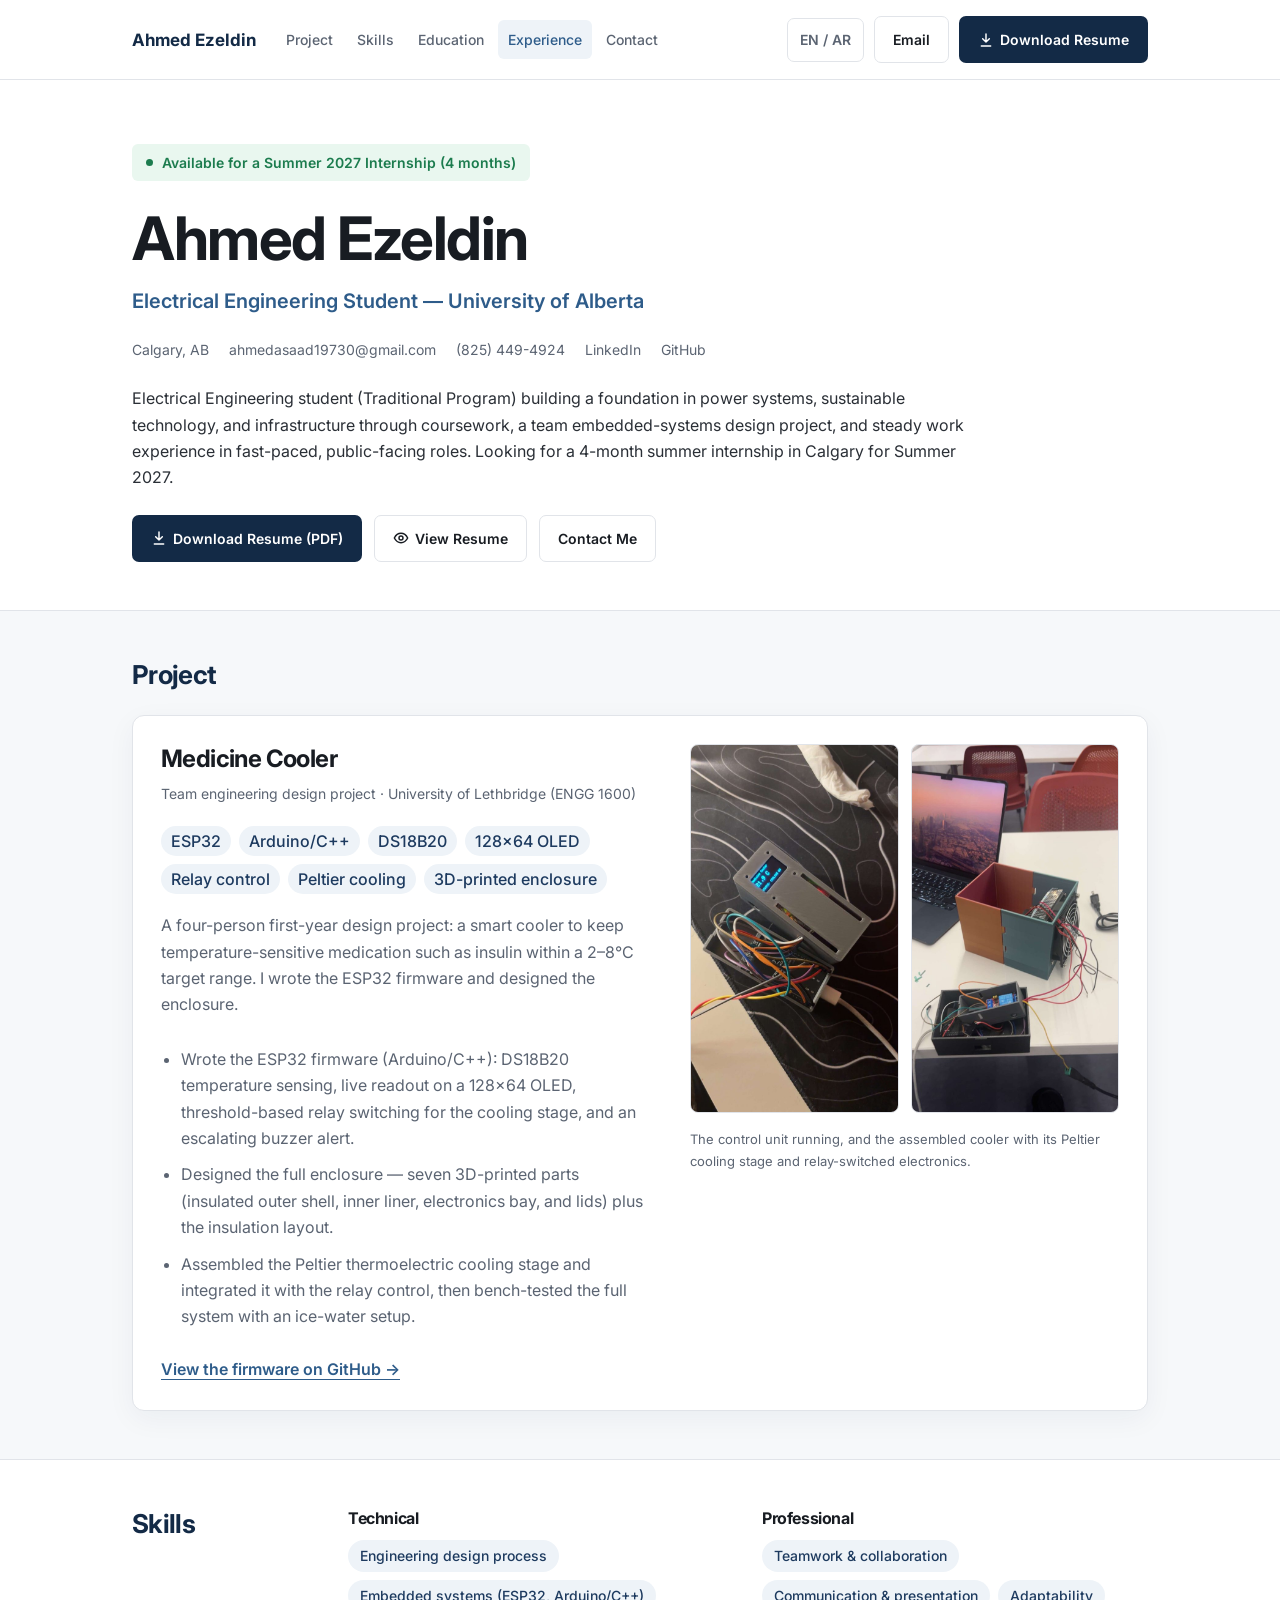
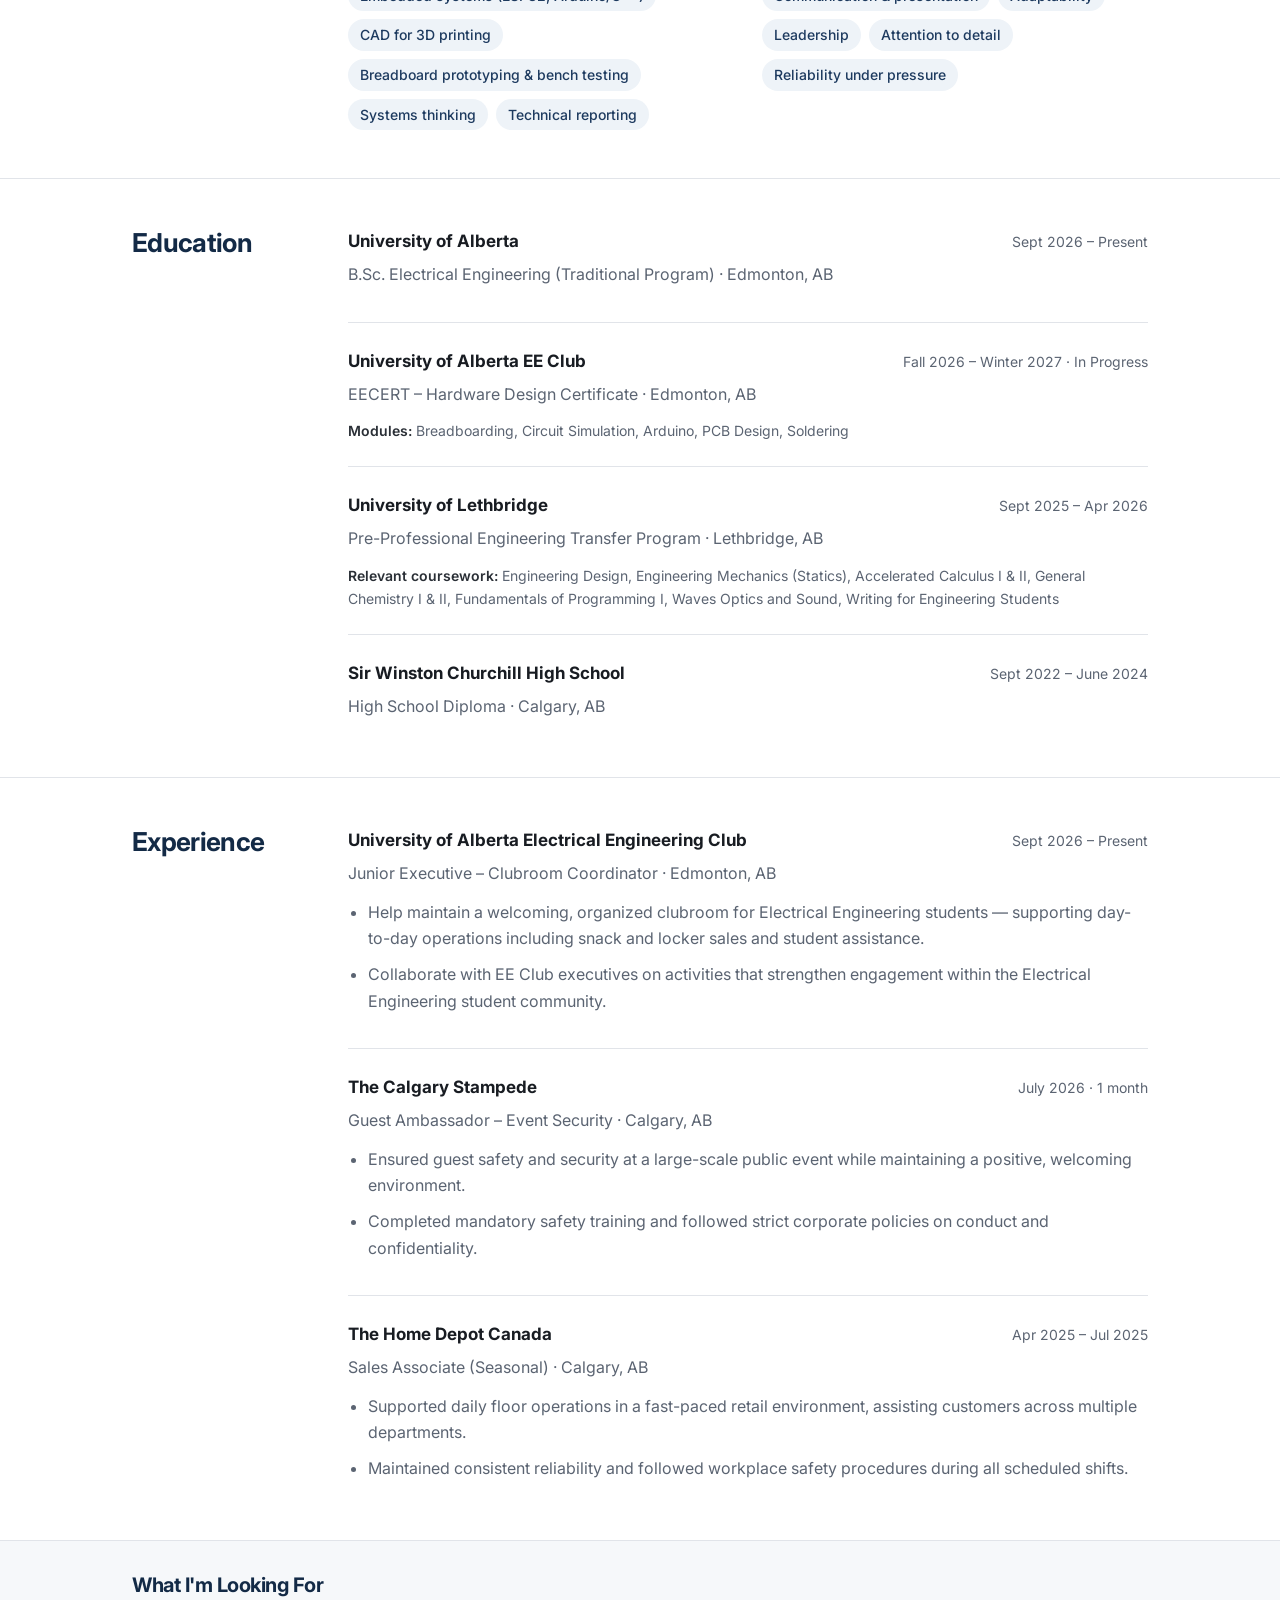
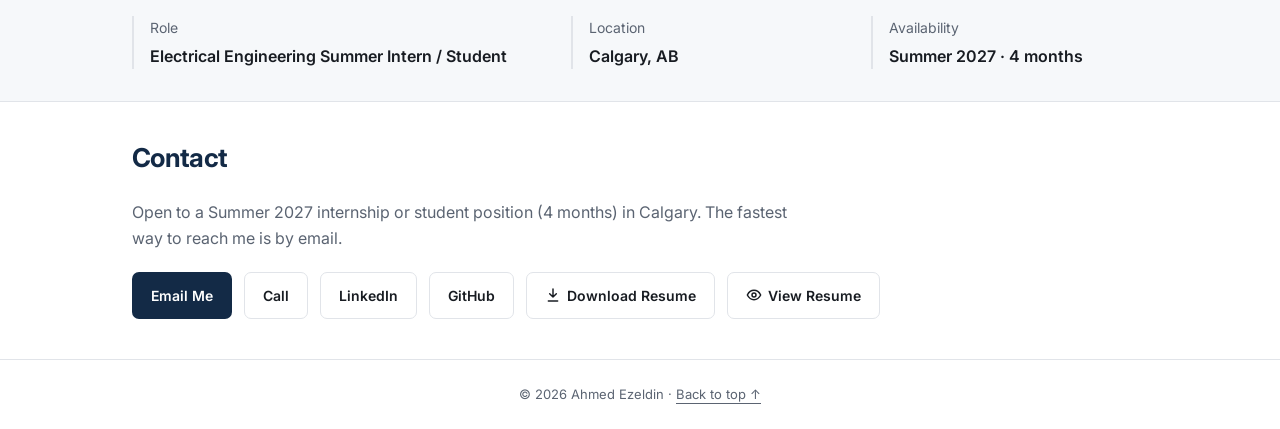
==== index.html @ f5ae07b5 "Add download and view icons to resume buttons Co-Authored-By: Claude Opus 5.5 <noreply@anthropic.com" ====
<!doctype html>
<html lang="en">
<head>
<meta charset="UTF-8" />
<meta name="viewport" content="width=device-width, initial-scale=1.0" />
<title>Ahmed Ezeldin — Electrical Engineering Student, University of Alberta</title>
<meta name="description" content="Ahmed Ezeldin — Electrical Engineering student at the University of Alberta. Available for a Summer 2027 internship/student position in Calgary, AB." />
<meta name="author" content="Ahmed Ezeldin" />
<meta name="theme-color" content="#132A46" media="(prefers-color-scheme: light)" />
<meta name="theme-color" content="#0E141B" media="(prefers-color-scheme: dark)" />
<meta name="color-scheme" content="light dark" />
<link rel="canonical" href="https://ahmedezeldin.com/" />

<link rel="icon" href="/favicon.svg" type="image/svg+xml" />
<link rel="icon" href="/favicon.png" sizes="32x32" type="image/png" />
<link rel="apple-touch-icon" href="/apple-touch-icon.png" />

<meta property="og:type" content="website" />
<meta property="og:url" content="https://ahmedezeldin.com/" />
<meta property="og:title" content="Ahmed Ezeldin — Electrical Engineering Student, University of Alberta" />
<meta property="og:description" content="Electrical Engineering student at the University of Alberta. Available for a Summer 2027 internship/student position in Calgary, AB." />
<meta property="og:image" content="https://ahmedezeldin.com/og-image.png" />
<meta property="og:image:width" content="1200" />
<meta property="og:image:height" content="630" />
<meta name="twitter:card" content="summary_large_image" />
<meta name="twitter:title" content="Ahmed Ezeldin — Electrical Engineering Student, University of Alberta" />
<meta name="twitter:description" content="Electrical Engineering student at the University of Alberta. Available for a Summer 2027 internship/student position in Calgary, AB." />
<meta name="twitter:image" content="https://ahmedezeldin.com/og-image.png" />

<link rel="preconnect" href="https://fonts.googleapis.com">
<link rel="preconnect" href="https://fonts.gstatic.com" crossorigin>
<link href="https://fonts.googleapis.com/css2?family=Inter:wght@400;500;600;700;800&family=IBM+Plex+Sans+Arabic:wght@400;500;600;700&display=swap" rel="stylesheet">
<script type="application/ld+json">
{
  "@context": "https://schema.org",
  "@type": "Person",
  "name": "Ahmed Ezeldin",
  "jobTitle": "Electrical Engineering Student",
  "affiliation": { "@type": "CollegeOrUniversity", "name": "University of Alberta" },
  "image": "https://ahmedezeldin.com/og-image.png",
  "knowsAbout": ["Electrical engineering", "Embedded systems", "ESP32", "Arduino", "C++", "CAD", "3D printing", "PCB design", "Circuit simulation", "Power systems"],
  "alumniOf": [
    { "@type": "CollegeOrUniversity", "name": "University of Alberta" },
    { "@type": "CollegeOrUniversity", "name": "University of Lethbridge" }
  ],
  "knowsLanguage": ["English", "Arabic"],
  "email": "mailto:ahmedasaad19730@gmail.com",
  "telephone": "+1-825-449-4924",
  "address": { "@type": "PostalAddress", "addressLocality": "Calgary", "addressRegion": "AB", "addressCountry": "CA" },
  "url": "https://ahmedezeldin.com",
  "sameAs": [
    "https://www.linkedin.com/in/ahmed-ezeldin-1aa757217/",
    "https://github.com/ahmedezeldin"
  ]
}
</script>
<style>
  :root {
    --navy:#132A46; --navy-2:#1D3A5F; --steel:#2E5C8A;
    --ink:#181C22; --text:#2A2F36; --text-dim:#5B6472;
    --line:#E1E4E9; --bg:#FFFFFF; --bg-alt:#F6F8FA;
    --available:#1C7C4E; --available-bg:#E9F7EF; --maxw:1080px;
    --brand:#132A46; --btn-bg:#132A46; --btn-bg-hover:#1D3A5F;
    --surface:#FFFFFF; --header-bg:rgba(255,255,255,0.92);
    --chip-bg:#EEF3F8; --chip-text:#1D3A5F; --shadow:0 8px 28px rgba(19,42,70,0.05);
  }
  /* Dark theme follows the visitor's system setting. */
  @media (prefers-color-scheme:dark) {
    :root {
      --steel:#82B4EA; --ink:#EEF2F7; --text:#D3D9E1; --text-dim:#9AA6B5;
      --line:#283342; --bg:#0E141B; --bg-alt:#121A23;
      --available:#6BD6A0; --available-bg:#13301F;
      --brand:#B7D2F2; --btn-bg:#2F5F94; --btn-bg-hover:#3A70AA;
      --surface:#16202B; --header-bg:rgba(14,20,27,0.88);
      --chip-bg:#1C2A3A; --chip-text:#C7DBF3; --shadow:none;
    }
  }
  * { box-sizing:border-box; }
  html { scroll-behavior:smooth; scroll-padding-top:100px; }
  body {
    margin:0; font-family:'Inter', -apple-system, BlinkMacSystemFont, sans-serif;
    color:var(--text); background:var(--bg); line-height:1.65;
    -webkit-font-smoothing:antialiased;
  }
  [dir="rtl"] body { font-family:'IBM Plex Sans Arabic', 'Inter', 'Segoe UI', Tahoma, sans-serif; }
  h1,h2,h3 { color:var(--ink); margin:0; letter-spacing:-0.025em; line-height:1.25; }
  a { color:inherit; text-underline-offset:4px; }
  p { margin:0 0 16px; color:var(--text-dim); max-width:68ch; }
  ul { margin:12px 0 0; padding-inline-start:20px; color:var(--text-dim); }
  li { margin-bottom:10px; }
  :focus-visible { outline:3px solid var(--steel); outline-offset:4px; }
  .wrap { max-width:var(--maxw); margin:0 auto; padding:0 32px; }
  .skip-link {
    position:fixed; top:8px; inset-inline-start:8px; z-index:100;
    padding:10px 16px; background:var(--btn-bg); color:#fff;
    transform:translateY(-150%); border-radius:6px;
  }
  .skip-link:focus { transform:translateY(0); }

  /* Navigation stays usable without squeezing the name or actions on phones. */
  header.top {
    position:sticky; top:0; z-index:50; background:var(--header-bg);
    border-bottom:1px solid var(--line); backdrop-filter:blur(10px); -webkit-backdrop-filter:blur(10px);
  }
  .top-inner {
    max-width:var(--maxw); margin:0 auto; padding:16px 32px;
    display:flex; align-items:center; justify-content:space-between; gap:20px; flex-wrap:wrap;
  }
  .name-mark { font-weight:700; font-size:17px; text-decoration:none; color:var(--brand); }
  .sec-nav { display:flex; gap:4px; margin-inline-end:auto; }
  .sec-nav a {
    font-size:14px; font-weight:500; color:var(--text-dim); text-decoration:none;
    padding:8px 10px; border-radius:6px; transition:color .15s, background-color .15s;
  }
  .sec-nav a:hover { color:var(--ink); background:var(--bg-alt); }
  .sec-nav a[aria-current="true"] { color:var(--steel); background:var(--chip-bg); }
  .top-actions { display:flex; align-items:center; gap:10px; flex-wrap:wrap; }
  .btn {
    font-size:14px; font-weight:600; padding:11px 18px; border-radius:7px;
    text-decoration:none; display:inline-flex; justify-content:center; align-items:center;
    gap:6px; border:1px solid transparent; min-height:44px; text-align:center;
    transition:background-color .15s, border-color .15s, color .15s;
  }
  .btn-primary { background:var(--btn-bg); color:#fff; }
  .btn-primary:hover { background:var(--btn-bg-hover); }
  .btn-outline { border-color:var(--line); color:var(--ink); background:var(--surface); }
  .btn-outline:hover { border-color:var(--steel); color:var(--steel); }
  /* Icons are CSS masks so the language toggle can replace button text safely. */
  .icon-download::before, .icon-view::before {
    content:""; width:16px; height:16px; flex:0 0 16px; background:currentColor;
    -webkit-mask:var(--icon) center / contain no-repeat; mask:var(--icon) center / contain no-repeat;
  }
  .icon-download { --icon:url("data:image/svg+xml,%3Csvg xmlns='http://www.w3.org/2000/svg' viewBox='0 0 24 24' fill='none' stroke='black' stroke-width='2.2' stroke-linecap='round' stroke-linejoin='round'%3E%3Cpath d='M12 3v12M7 10l5 5 5-5M5 21h14'/%3E%3C/svg%3E"); }
  .icon-view { --icon:url("data:image/svg+xml,%3Csvg xmlns='http://www.w3.org/2000/svg' viewBox='0 0 24 24' fill='none' stroke='black' stroke-width='2.2' stroke-linecap='round' stroke-linejoin='round'%3E%3Cpath d='M2 12s3.5-7 10-7 10 7 10 7-3.5 7-10 7S2 12 2 12z'/%3E%3Ccircle cx='12' cy='12' r='3'/%3E%3C/svg%3E"); }
  #lang-toggle {
    font-family:inherit; font-size:14px; font-weight:600;
    background:var(--surface); border:1px solid var(--line); color:var(--text-dim);
    padding:10px 12px; min-height:44px; border-radius:7px; cursor:pointer; direction:ltr;
  }
  #lang-toggle:hover { border-color:var(--steel); color:var(--steel); }

  /* A concise visual hierarchy, with all of the original introduction retained. */
  .hero { padding:64px 0 48px; }
  .avail {
    display:inline-flex; align-items:center; gap:9px; background:var(--available-bg);
    color:var(--available); font-size:14px; font-weight:600; padding:7px 14px;
    border-radius:6px; margin-bottom:24px;
  }
  .avail::before { content:""; width:7px; height:7px; flex:0 0 7px; border-radius:50%; background:var(--available); }
  .hero h1 { font-size:clamp(2.25rem,5.5vw,3.75rem); line-height:1.1; margin-bottom:14px; }
  .hero .title { font-size:clamp(1.05rem,2vw,1.25rem); color:var(--steel); font-weight:600; margin-bottom:20px; }
  .contact-strip { display:flex; flex-wrap:wrap; gap:8px 20px; font-size:14px; color:var(--text-dim); margin-bottom:24px; }
  .contact-strip a { color:var(--text-dim); text-decoration:none; overflow-wrap:anywhere; }
  .contact-strip a:hover { color:var(--steel); text-decoration:underline; }
  a[href^="mailto:"], a[href^="tel:"] { unicode-bidi:isolate; }
  .hero .summary { font-size:16px; max-width:85ch; color:var(--text); }
  .hero-ctas { display:flex; gap:12px; flex-wrap:wrap; margin-top:24px; }

  section { padding:48px 0; border-bottom:1px solid var(--line); }
  section:last-of-type { border-bottom:none; }
  h2.h { font-size:26px; font-weight:700; color:var(--brand); margin-bottom:24px; }

  /* Skills and technologies as scannable tags. */
  .chips { list-style:none; display:flex; flex-wrap:wrap; gap:8px; margin:0; padding:0; }
  .chips li {
    margin:0; font-size:14px; font-weight:500; line-height:1.4; color:var(--chip-text);
    background:var(--chip-bg); padding:6px 12px; border-radius:999px;
  }
  .chips-sm { margin:0 0 18px; }
  .chips-sm li { font-size:13px; padding:4px 10px; }

  /* Lead with the engineering work; keep the actual prototype photos uncropped. */
  #project { background:var(--bg-alt); }
  .project-box {
    display:grid; grid-template-columns:minmax(0,1.15fr) minmax(0,1fr); column-gap:36px;
    padding:28px; border:1px solid var(--line); border-radius:12px; background:var(--surface);
    box-shadow:var(--shadow);
  }
  .project-box > * { grid-column:1; min-width:0; }
  .project-box h3 { font-size:24px; margin-bottom:8px; }
  .project-sub { font-size:14px; color:var(--text-dim); margin-bottom:20px; }
  .project-box p, .project-box li { font-size:16px; }
  .project-box > p:last-child { margin:16px 0 0; font-weight:600; color:var(--steel); }
  .project-media {
    grid-column:2; grid-row:1 / span 6; align-self:start; display:grid;
    grid-template-columns:1fr 1fr; gap:12px; margin:0; padding:0;
  }
  .project-media a { display:block; border-radius:8px; cursor:zoom-in; }
  .project-media img {
    width:100%; height:auto; border:1px solid var(--line); border-radius:8px;
    display:block; background:var(--bg-alt); transition:transform .2s, box-shadow .2s;
  }
  .project-media a:hover img { transform:translateY(-2px); box-shadow:0 10px 24px rgba(0,0,0,0.12); }
  /* Full-size photo viewer; the links still open the images if scripts are off. */
  #lightbox {
    border:none; padding:0; background:transparent; max-width:min(92vw,720px); max-height:92vh;
  }
  #lightbox::backdrop { background:rgba(8,12,18,0.85); }
  #lightbox img { display:block; max-width:100%; max-height:86vh; width:auto; height:auto; border-radius:8px; margin:0 auto; }
  #lightbox button {
    display:block; margin:10px auto 0; font:inherit; font-size:14px; font-weight:600; color:#fff;
    background:rgba(255,255,255,0.12); border:1px solid rgba(255,255,255,0.3);
    border-radius:7px; padding:8px 16px; min-height:40px; cursor:pointer;
  }
  .project-media figcaption { grid-column:1 / -1; font-size:13px; color:var(--text-dim); margin-top:4px; }

  /* A consistent side heading makes the supporting information easy to scan. */
  #skills .wrap, #education .wrap, #experience .wrap {
    display:grid; grid-template-columns:180px minmax(0,1fr); column-gap:36px;
  }
  #skills h2, #education h2, #experience h2 { grid-column:1; grid-row:1; }
  #skills .skill-cols, #education .entry, #experience .entry { grid-column:2; }
  .skill-cols { display:grid; grid-template-columns:1fr 1fr; gap:28px; }
  .skill-cols h3 { font-size:16px; margin-bottom:12px; font-weight:700; }
  .entry { padding-bottom:24px; margin-bottom:24px; border-bottom:1px solid var(--line); min-width:0; }
  .entry:last-child { padding-bottom:0; margin-bottom:0; border-bottom:none; }
  .entry-head { display:flex; flex-wrap:wrap; justify-content:space-between; gap:6px 16px; align-items:baseline; margin-bottom:6px; }
  .entry-org { font-size:17px; font-weight:700; color:var(--ink); }
  .entry-date { font-size:14px; color:var(--text-dim); }
  .entry-role { font-size:16px; color:var(--text-dim); margin-bottom:10px; display:block; }
  .coursework { font-size:14px; color:var(--text-dim); margin-top:12px; }
  .coursework b { color:var(--text); font-weight:600; }

  /* Keep every availability detail, grouped with the contact section. */
  #looking { background:var(--bg-alt); padding:32px 0; }
  #looking h2 { font-size:20px; margin-bottom:18px; }
  .looking-grid { display:grid; grid-template-columns:1.5fr 1fr 1fr; gap:24px; }
  .looking-item { border-inline-start:2px solid var(--line); padding-inline-start:16px; }
  .looking-item .label { font-size:14px; color:var(--text-dim); margin-bottom:4px; }
  .looking-item .value { font-size:16px; font-weight:600; color:var(--ink); }
  #contact { padding:40px 0; }
  .contact-links { display:flex; flex-wrap:wrap; gap:12px; margin-top:20px; }
  footer { padding:24px; border-top:1px solid var(--line); text-align:center; color:var(--text-dim); font-size:13px; }
  footer a { color:var(--text-dim); }
  footer a:hover { color:var(--steel); }
  [dir="rtl"] h1, [dir="rtl"] h2, [dir="rtl"] h3 { letter-spacing:normal; }

  @media (max-width:960px) {
    .sec-nav { display:none; }
  }
  @media (max-width:850px) {
    .project-box { grid-template-columns:minmax(0,1fr); }
    .project-media { grid-column:1; grid-row:auto; margin-top:20px; max-width:480px; width:100%; }
    #skills .wrap, #education .wrap, #experience .wrap { grid-template-columns:140px minmax(0,1fr); gap:0 24px; }
    .skill-cols { grid-template-columns:1fr; gap:24px; }
  }
  @media (max-width:600px) {
    html { scroll-padding-top:20px; }
    header.top { position:static; }
    .wrap { padding:0 20px; }
    .top-inner { padding:16px 20px; gap:12px; }
    .name-mark { flex-basis:100%; }
    .top-actions { width:100%; gap:8px; }
    .top-actions .btn-outline { display:none; }
    .top-actions .btn-primary { flex:1; }
    .hero { padding:36px 0; }
    .avail { font-size:13px; }
    .contact-strip { gap:8px 16px; }
    .hero-ctas .btn { flex:1 1 auto; }
    section { padding:36px 0; }
    h2.h { font-size:24px; margin-bottom:20px; }
    .project-box { padding:20px; }
    .project-media { gap:8px; }
    #skills .wrap, #education .wrap, #experience .wrap { display:block; }
    .looking-grid { grid-template-columns:1fr; gap:16px; }
    .contact-links .btn { flex:1 1 auto; }
  }
  @media (prefers-reduced-motion:reduce) {
    html { scroll-behavior:auto; }
    *, *::before, *::after { transition:none !important; }
  }
  @media print {
    html { scroll-behavior:auto; }
    header.top, .skip-link, .avail, .hero-ctas, .contact-links, #lightbox, .to-top { display:none; }
    .chips li { background:none; border:1px solid #ccc; color:#000; }
    .wrap { max-width:none; padding:0; }
    section, .hero, #contact, #looking { padding:18px 0; }
    .hero h1 { font-size:30px; }
    .project-box { display:block; box-shadow:none; padding:16px; }
    .project-media { max-width:260px; margin-top:12px; }
    h2,h3 { break-after:avoid; }
    .entry, .project-media { break-inside:avoid; }
  }
</style>
</head>
<body>
<a class="skip-link" href="#top" data-en="Skip to content" data-ar="انتقل إلى المحتوى">Skip to content</a>

<header class="top">
  <div class="top-inner">
    <a href="#top" class="name-mark" data-en="Ahmed Ezeldin" data-ar="أحمد عزالدين">Ahmed Ezeldin</a>
    <nav class="sec-nav" aria-label="Sections" data-label-en="Sections" data-label-ar="الأقسام">
      <a href="#project" data-en="Project" data-ar="المشروع">Project</a>
      <a href="#skills" data-en="Skills" data-ar="المهارات">Skills</a>
      <a href="#education" data-en="Education" data-ar="التعليم">Education</a>
      <a href="#experience" data-en="Experience" data-ar="الخبرة">Experience</a>
      <a href="#contact" data-en="Contact" data-ar="تواصل">Contact</a>
    </nav>
    <div class="top-actions">
      <button id="lang-toggle" type="button" aria-label="Switch to Arabic" aria-pressed="false">EN / AR</button>
      <a class="btn btn-outline" dir="ltr" href="mailto:ahmedasaad19730@gmail.com" data-en="Email" data-ar="راسلني">Email</a>
      <a class="btn btn-primary icon-download" href="/Ahmed_Ezeldin_Resume.pdf" download="Ahmed_Ezeldin_Resume.pdf" data-en="Download Resume" data-ar="تحميل السيرة الذاتية">Download Resume</a>
    </div>
  </div>
</header>

<main id="top" tabindex="-1">
  <section class="hero">
    <div class="wrap">
      <div class="avail" data-en="Available for a Summer 2027 Internship (4 months)" data-ar="متاح لتدريب صيفي 2027 (4 أشهر)">Available for a Summer 2027 Internship (4 months)</div>

      <h1 data-en="Ahmed Ezeldin" data-ar="أحمد عزالدين">Ahmed Ezeldin</h1>
      <div class="title" data-en="Electrical Engineering Student — University of Alberta" data-ar="طالب هندسة كهربائية — جامعة ألبرتا">Electrical Engineering Student — University of Alberta</div>

      <div class="contact-strip">
        <span data-en="Calgary, AB" data-ar="كالغاري، ألبرتا">Calgary, AB</span>
        <a dir="ltr" href="mailto:ahmedasaad19730@gmail.com">ahmedasaad19730@gmail.com</a>
        <a dir="ltr" href="tel:+18254494924">(825) 449-4924</a>
        <a href="https://www.linkedin.com/in/ahmed-ezeldin-1aa757217/" target="_blank" rel="noopener">LinkedIn</a>
        <a href="https://github.com/ahmedezeldin" target="_blank" rel="noopener">GitHub</a>
      </div>

      <p class="summary" data-en="Electrical Engineering student (Traditional Program) building a foundation in power systems, sustainable technology, and infrastructure through coursework, a team embedded-systems design project, and steady work experience in fast-paced, public-facing roles. Looking for a 4-month summer internship in Calgary for Summer 2027."
         data-ar="طالب هندسة كهربائية (البرنامج التقليدي) يبني أساساً في أنظمة الطاقة والتقنيات المستدامة والبنية التحتية من خلال المقررات الدراسية ومشروع تصميم أنظمة مدمجة جماعي وخبرة عملية ثابتة في أدوار سريعة الوتيرة ومواجهة للجمهور. يبحث عن تدريب صيفي لمدة 4 أشهر في كالغاري لصيف 2027.">
        Electrical Engineering student (Traditional Program) building a foundation in power systems, sustainable technology, and infrastructure through coursework, a team embedded-systems design project, and steady work experience in fast-paced, public-facing roles. Looking for a 4-month summer internship in Calgary for Summer 2027.
      </p>

      <div class="hero-ctas">
        <a class="btn btn-primary icon-download" href="/Ahmed_Ezeldin_Resume.pdf" download="Ahmed_Ezeldin_Resume.pdf" data-en="Download Resume (PDF)" data-ar="تحميل السيرة الذاتية (PDF)">Download Resume (PDF)</a>
        <a class="btn btn-outline icon-view" href="/Ahmed_Ezeldin_Resume.pdf" target="_blank" rel="noopener" data-en="View Resume" data-ar="عرض السيرة الذاتية">View Resume</a>
        <a class="btn btn-outline" dir="ltr" href="mailto:ahmedasaad19730@gmail.com" data-en="Contact Me" data-ar="تواصل معي">Contact Me</a>
      </div>
    </div>
  </section>

  <section id="project">
    <div class="wrap">
      <h2 class="h" data-en="Project" data-ar="المشروع">Project</h2>
      <div class="project-box">
        <h3 data-en="Medicine Cooler" data-ar="مبرّد الأدوية">Medicine Cooler</h3>
        <div class="project-sub" data-en="Team engineering design project &middot; University of Lethbridge (ENGG 1600)" data-ar="مشروع تصميم هندسي جماعي · جامعة ليثبريدج (ENGG 1600)">Team engineering design project · University of Lethbridge (ENGG 1600)</div>
        <ul class="chips chips-sm" aria-label="Technologies used">
          <li>ESP32</li>
          <li>Arduino/C++</li>
          <li>DS18B20</li>
          <li>128×64 OLED</li>
          <li data-en="Relay control" data-ar="التحكم بالمرحّل">Relay control</li>
          <li data-en="Peltier cooling" data-ar="تبريد بلتييه">Peltier cooling</li>
          <li data-en="3D-printed enclosure" data-ar="هيكل مطبوع ثلاثي الأبعاد">3D-printed enclosure</li>
        </ul>
        <p data-en="A four-person first-year design project: a smart cooler to keep temperature-sensitive medication such as insulin within a 2–8°C target range. I wrote the ESP32 firmware and designed the enclosure."
           data-ar="مشروع تصميم من إعداد أربعة طلاب في السنة الأولى: حافظة ذكية لإبقاء الأدوية الحساسة للحرارة مثل الإنسولين ضمن نطاق مستهدف بين 2 و8 درجات مئوية. كتبتُ البرنامج الثابت للـ ESP32 وصمّمتُ الهيكل.">
          A four-person first-year design project: a smart cooler to keep temperature-sensitive medication such as insulin within a 2–8°C target range. I wrote the ESP32 firmware and designed the enclosure.
        </p>
        <ul>
          <li><span data-en="Wrote the ESP32 firmware (Arduino/C++): DS18B20 temperature sensing, live readout on a 128×64 OLED, threshold-based relay switching for the cooling stage, and an escalating buzzer alert." data-ar="كتبتُ البرنامج الثابت للـ ESP32 (لغة Arduino/C++): قراءة الحرارة عبر مستشعر DS18B20، وعرضها لحظياً على شاشة OLED بدقة 128×64، وتشغيل مرحّل مرحلة التبريد عند تجاوز عتبة محددة، وتنبيه صوتي متصاعد.">Wrote the ESP32 firmware (Arduino/C++): DS18B20 temperature sensing, live readout on a 128×64 OLED, threshold-based relay switching for the cooling stage, and an escalating buzzer alert.</span></li>
          <li><span data-en="Designed the full enclosure — seven 3D-printed parts (insulated outer shell, inner liner, electronics bay, and lids) plus the insulation layout." data-ar="صمّمتُ الهيكل بالكامل — سبع قطع مطبوعة ثلاثية الأبعاد (غلاف خارجي معزول، وبطانة داخلية، وحجيرة إلكترونيات، وأغطية) إضافةً إلى تخطيط العزل.">Designed the full enclosure — seven 3D-printed parts (insulated outer shell, inner liner, electronics bay, and lids) plus the insulation layout.</span></li>
          <li><span data-en="Assembled the Peltier thermoelectric cooling stage and integrated it with the relay control, then bench-tested the full system with an ice-water setup." data-ar="جمّعتُ مرحلة التبريد الكهروحرارية بوحدة بلتييه ودمجتُها مع التحكم بالمرحّل، ثم اختبرتُ النظام كاملاً على الطاولة باستخدام ماء مثلج.">Assembled the Peltier thermoelectric cooling stage and integrated it with the relay control, then bench-tested the full system with an ice-water setup.</span></li>
        </ul>
        <figure class="project-media">
          <a href="/media/medicine-cooler-unit.jpg"><img src="/media/medicine-cooler-unit.jpg" width="675" height="1200" loading="lazy" decoding="async"
               alt="The 3D-printed control unit powered on, its OLED reading “Medicine Cooler — 21.9 C — STATUS: COOLING ON”, with the ESP32 and wiring in the open printed enclosure." data-alt-en="The 3D-printed control unit powered on, its OLED reading “Medicine Cooler — 21.9 C — STATUS: COOLING ON”, with the ESP32 and wiring in the open printed enclosure." data-alt-ar="وحدة التحكم المطبوعة ثلاثية الأبعاد أثناء التشغيل، وتعرض شاشة OLED «Medicine Cooler — 21.9 C — STATUS: COOLING ON»، مع ESP32 والأسلاك داخل الهيكل المطبوع المفتوح." /></a>
          <a href="/media/medicine-cooler-build.jpg"><img src="/media/medicine-cooler-build.jpg" width="675" height="1200" loading="lazy" decoding="async"
               alt="The assembled insulated enclosure with a Peltier heat-sink and fan mounted on the back panel, wired through a relay module in a separate electronics box." data-alt-en="The assembled insulated enclosure with a Peltier heat-sink and fan mounted on the back panel, wired through a relay module in a separate electronics box." data-alt-ar="الهيكل المعزول بعد تجميعه، مع مشتت حرارة ومروحة بلتييه مثبتين على اللوحة الخلفية، وموصلين عبر وحدة مرحّل داخل صندوق إلكترونيات منفصل." /></a>
          <figcaption data-en="The control unit running, and the assembled cooler with its Peltier cooling stage and relay-switched electronics."
                      data-ar="وحدة التحكم أثناء التشغيل، والمبرّد المُجمَّع مع مرحلة تبريد بلتييه وإلكترونيات مُبدَّلة بالمرحّل.">The control unit running, and the assembled cooler with its Peltier cooling stage and relay-switched electronics.</figcaption>
        </figure>
        <p><a href="https://github.com/ahmedezeldin/medicine-cooler" target="_blank" rel="noopener" data-en="View the firmware on GitHub →" data-ar="عرض البرنامج الثابت على GitHub ←">View the firmware on GitHub →</a></p>
      </div>
    </div>
  </section>

  <section id="skills">
    <div class="wrap">
      <h2 class="h" data-en="Skills" data-ar="المهارات">Skills</h2>
      <div class="skill-cols">
        <div>
          <h3 data-en="Technical" data-ar="تقنية">Technical</h3>
          <ul class="chips">
            <li data-en="Engineering design process" data-ar="عملية التصميم الهندسي">Engineering design process</li>
            <li data-en="Embedded systems (ESP32, Arduino/C++)" data-ar="الأنظمة المدمجة (ESP32، لغة Arduino/C++)">Embedded systems (ESP32, Arduino/C++)</li>
            <li data-en="CAD for 3D printing" data-ar="التصميم للطباعة ثلاثية الأبعاد">CAD for 3D printing</li>
            <li data-en="Breadboard prototyping &amp; bench testing" data-ar="التجريب على لوحة التجارب والاختبار المخبري">Breadboard prototyping &amp; bench testing</li>
            <li data-en="Systems thinking" data-ar="التفكير المنظومي">Systems thinking</li>
            <li data-en="Technical reporting" data-ar="إعداد التقارير التقنية">Technical reporting</li>
          </ul>
        </div>
        <div>
          <h3 data-en="Professional" data-ar="مهنية">Professional</h3>
          <ul class="chips">
            <li data-en="Teamwork &amp; collaboration" data-ar="العمل الجماعي والتعاون">Teamwork &amp; collaboration</li>
            <li data-en="Communication &amp; presentation" data-ar="التواصل والعرض">Communication &amp; presentation</li>
            <li data-en="Adaptability" data-ar="التكيّف">Adaptability</li>
            <li data-en="Leadership" data-ar="القيادة">Leadership</li>
            <li data-en="Attention to detail" data-ar="الانتباه للتفاصيل">Attention to detail</li>
            <li data-en="Reliability under pressure" data-ar="الموثوقية تحت الضغط">Reliability under pressure</li>
          </ul>
        </div>
      </div>
    </div>
  </section>

  <section id="education">
    <div class="wrap">
      <h2 class="h" data-en="Education" data-ar="التعليم">Education</h2>

      <div class="entry">
        <div class="entry-head">
          <span class="entry-org" data-en="University of Alberta" data-ar="جامعة ألبرتا">University of Alberta</span>
          <span class="entry-date" data-en="Sept 2026 &ndash; Present" data-ar="سبتمبر 2026 – حتى الآن">Sept 2026 – Present</span>
        </div>
        <span class="entry-role" data-en="B.Sc. Electrical Engineering (Traditional Program) &middot; Edmonton, AB" data-ar="بكالوريوس الهندسة الكهربائية (البرنامج التقليدي) · إدمنتون، ألبرتا">B.Sc. Electrical Engineering (Traditional Program) · Edmonton, AB</span>
      </div>

      <div class="entry">
        <div class="entry-head">
          <span class="entry-org" data-en="University of Alberta EE Club" data-ar="نادي الهندسة الكهربائية بجامعة ألبرتا">University of Alberta EE Club</span>
          <span class="entry-date" data-en="Fall 2026 &ndash; Winter 2027 &middot; In Progress" data-ar="خريف 2026 – شتاء 2027 · قيد الإنجاز">Fall 2026 – Winter 2027 · In Progress</span>
        </div>
        <span class="entry-role" data-en="EECERT &ndash; Hardware Design Certificate &middot; Edmonton, AB" data-ar="EECERT – شهادة تصميم الأجهزة · إدمنتون، ألبرتا">EECERT – Hardware Design Certificate · Edmonton, AB</span>
        <div class="coursework">
          <b data-en="Modules: " data-ar="الوحدات: ">Modules: </b>
          <span data-en="Breadboarding, Circuit Simulation, Arduino, PCB Design, Soldering"
                data-ar="التجريب على لوحة التجارب، محاكاة الدوائر، Arduino، تصميم لوحات الدارات المطبوعة (PCB)، اللحام">
            Breadboarding, Circuit Simulation, Arduino, PCB Design, Soldering
          </span>
        </div>
      </div>

      <div class="entry">
        <div class="entry-head">
          <span class="entry-org" data-en="University of Lethbridge" data-ar="جامعة ليثبريدج">University of Lethbridge</span>
          <span class="entry-date" data-en="Sept 2025 &ndash; Apr 2026" data-ar="سبتمبر 2025 – أبريل 2026">Sept 2025 – Apr 2026</span>
        </div>
        <span class="entry-role" data-en="Pre-Professional Engineering Transfer Program &middot; Lethbridge, AB" data-ar="برنامج التحويل الهندسي التمهيدي · ليثبريدج، ألبرتا">Pre-Professional Engineering Transfer Program · Lethbridge, AB</span>
        <div class="coursework">
          <b data-en="Relevant coursework: " data-ar="مقررات ذات صلة: ">Relevant coursework: </b>
          <span data-en="Engineering Design, Engineering Mechanics (Statics), Accelerated Calculus I &amp; II, General Chemistry I &amp; II, Fundamentals of Programming I, Waves Optics and Sound, Writing for Engineering Students"
                data-ar="التصميم الهندسي، الميكانيكا الهندسية (السكون)، التفاضل والتكامل المكثف I وII، الكيمياء العامة I وII، أساسيات البرمجة I، الموجات والبصريات والصوت، الكتابة لطلاب الهندسة">
            Engineering Design, Engineering Mechanics (Statics), Accelerated Calculus I &amp; II, General Chemistry I &amp; II, Fundamentals of Programming I, Waves Optics and Sound, Writing for Engineering Students
          </span>
        </div>
      </div>

      <div class="entry">
        <div class="entry-head">
          <span class="entry-org" data-en="Sir Winston Churchill High School" data-ar="مدرسة السير ونستون تشرشل الثانوية">Sir Winston Churchill High School</span>
          <span class="entry-date" data-en="Sept 2022 &ndash; June 2024" data-ar="سبتمبر 2022 – يونيو 2024">Sept 2022 – June 2024</span>
        </div>
        <span class="entry-role" data-en="High School Diploma &middot; Calgary, AB" data-ar="الدبلوم الثانوي · كالغاري، ألبرتا">High School Diploma · Calgary, AB</span>
      </div>
    </div>
  </section>

  <section id="experience">
    <div class="wrap">
      <h2 class="h" data-en="Experience" data-ar="الخبرة">Experience</h2>

      <div class="entry">
        <div class="entry-head">
          <span class="entry-org" data-en="University of Alberta Electrical Engineering Club" data-ar="نادي الهندسة الكهربائية بجامعة ألبرتا">University of Alberta Electrical Engineering Club</span>
          <span class="entry-date" data-en="Sept 2026 &ndash; Present" data-ar="سبتمبر 2026 – حتى الآن">Sept 2026 – Present</span>
        </div>
        <span class="entry-role" data-en="Junior Executive &ndash; Clubroom Coordinator &middot; Edmonton, AB" data-ar="عضو تنفيذي مبتدئ – منسّق غرفة النادي · إدمنتون، ألبرتا">Junior Executive – Clubroom Coordinator · Edmonton, AB</span>
        <ul>
          <li data-en="Help maintain a welcoming, organized clubroom for Electrical Engineering students — supporting day-to-day operations including snack and locker sales and student assistance." data-ar="أساعد في الحفاظ على غرفة نادٍ منظمة ومرحِّبة لطلاب الهندسة الكهربائية — بدعم العمليات اليومية بما في ذلك بيع الوجبات الخفيفة وتأجير الخزائن ومساعدة الطلاب.">Help maintain a welcoming, organized clubroom for Electrical Engineering students — supporting day-to-day operations including snack and locker sales and student assistance.</li>
          <li data-en="Collaborate with EE Club executives on activities that strengthen engagement within the Electrical Engineering student community." data-ar="أتعاون مع أعضاء الفريق التنفيذي لنادي الهندسة الكهربائية على أنشطة تعزز التفاعل داخل مجتمع طلاب الهندسة الكهربائية.">Collaborate with EE Club executives on activities that strengthen engagement within the Electrical Engineering student community.</li>
        </ul>
      </div>

      <div class="entry">
        <div class="entry-head">
          <span class="entry-org" data-en="The Calgary Stampede" data-ar="ستامبيد كالغاري">The Calgary Stampede</span>
          <span class="entry-date" data-en="July 2026 &middot; 1 month" data-ar="يوليو 2026 · شهر واحد">July 2026 · 1 month</span>
        </div>
        <span class="entry-role" data-en="Guest Ambassador &ndash; Event Security &middot; Calgary, AB" data-ar="سفير ضيوف – أمن الفعاليات · كالغاري، ألبرتا">Guest Ambassador – Event Security · Calgary, AB</span>
        <ul>
          <li data-en="Ensured guest safety and security at a large-scale public event while maintaining a positive, welcoming environment." data-ar="ضمنت سلامة وأمن الضيوف في فعالية عامة واسعة النطاق مع الحفاظ على بيئة إيجابية وترحيبية.">Ensured guest safety and security at a large-scale public event while maintaining a positive, welcoming environment.</li>
          <li data-en="Completed mandatory safety training and followed strict corporate policies on conduct and confidentiality." data-ar="أكملت التدريب الإلزامي على السلامة والتزمت بسياسات صارمة تتعلق بالسلوك والسرية.">Completed mandatory safety training and followed strict corporate policies on conduct and confidentiality.</li>
        </ul>
      </div>

      <div class="entry">
        <div class="entry-head">
          <span class="entry-org" data-en="The Home Depot Canada" data-ar="ذا هوم ديبوت كندا">The Home Depot Canada</span>
          <span class="entry-date" data-en="Apr 2025 &ndash; Jul 2025" data-ar="أبريل 2025 – يوليو 2025">Apr 2025 – Jul 2025</span>
        </div>
        <span class="entry-role" data-en="Sales Associate (Seasonal) &middot; Calgary, AB" data-ar="مندوب مبيعات (موسمي) · كالغاري، ألبرتا">Sales Associate (Seasonal) · Calgary, AB</span>
        <ul>
          <li data-en="Supported daily floor operations in a fast-paced retail environment, assisting customers across multiple departments." data-ar="دعمت العمليات اليومية في صالة العرض ضمن بيئة تجزئة سريعة الوتيرة، وساعدت العملاء في أقسام متعددة.">Supported daily floor operations in a fast-paced retail environment, assisting customers across multiple departments.</li>
          <li data-en="Maintained consistent reliability and followed workplace safety procedures during all scheduled shifts." data-ar="حافظت على موثوقية ثابتة والتزمت بإجراءات السلامة في جميع الورديات.">Maintained consistent reliability and followed workplace safety procedures during all scheduled shifts.</li>
        </ul>
      </div>
    </div>
  </section>

  <section id="looking">
    <div class="wrap">
      <h2 class="h" data-en="What I'm Looking For" data-ar="ما الذي أبحث عنه">What I'm Looking For</h2>
      <div class="looking-grid">
        <div class="looking-item">
          <div class="label" data-en="Role" data-ar="الدور">Role</div>
          <div class="value" data-en="Electrical Engineering Summer Intern / Student" data-ar="متدرب/طالب صيفي هندسة كهربائية">Electrical Engineering Summer Intern / Student</div>
        </div>
        <div class="looking-item">
          <div class="label" data-en="Location" data-ar="الموقع">Location</div>
          <div class="value" data-en="Calgary, AB" data-ar="كالغاري، ألبرتا">Calgary, AB</div>
        </div>
        <div class="looking-item">
          <div class="label" data-en="Availability" data-ar="التوفر">Availability</div>
          <div class="value" data-en="Summer 2027 &middot; 4 months" data-ar="صيف 2027 · 4 أشهر">Summer 2027 · 4 months</div>
        </div>
      </div>
    </div>
  </section>

  <section id="contact">
    <div class="wrap">
      <h2 class="h" data-en="Contact" data-ar="تواصل">Contact</h2>
      <p data-en="Open to a Summer 2027 internship or student position (4 months) in Calgary. The fastest way to reach me is by email."
         data-ar="متاح لتدريب أو وظيفة طالب صيفية (4 أشهر) في كالغاري لصيف 2027. أسرع طريقة للتواصل معي هي عبر البريد الإلكتروني.">
        Open to a Summer 2027 internship or student position (4 months) in Calgary. The fastest way to reach me is by email.
      </p>
      <div class="contact-links">
        <a class="btn btn-primary" dir="ltr" href="mailto:ahmedasaad19730@gmail.com" data-en="Email Me" data-ar="راسلني">Email Me</a>
        <a class="btn btn-outline" dir="ltr" href="tel:+18254494924" data-en="Call" data-ar="اتصل">Call</a>
        <a class="btn btn-outline" href="https://www.linkedin.com/in/ahmed-ezeldin-1aa757217/" target="_blank" rel="noopener">LinkedIn</a>
        <a class="btn btn-outline" href="https://github.com/ahmedezeldin" target="_blank" rel="noopener">GitHub</a>
        <a class="btn btn-outline icon-download" href="/Ahmed_Ezeldin_Resume.pdf" download="Ahmed_Ezeldin_Resume.pdf" data-en="Download Resume" data-ar="تحميل السيرة الذاتية">Download Resume</a>
        <a class="btn btn-outline icon-view" href="/Ahmed_Ezeldin_Resume.pdf" target="_blank" rel="noopener" data-en="View Resume" data-ar="عرض السيرة الذاتية">View Resume</a>
      </div>
    </div>
  </section>
</main>

<footer>&copy; 2026 Ahmed Ezeldin &middot; <a class="to-top" href="#top" data-en="Back to top ↑" data-ar="العودة إلى الأعلى ↑">Back to top ↑</a></footer>

<dialog id="lightbox" aria-label="Project photo">
  <img src="" alt="" />
  <button type="button" data-en="Close" data-ar="إغلاق">Close</button>
</dialog>

<script>
  const langToggle = document.getElementById('lang-toggle');
  let currentLang = 'en';
  const titles = {
    en: document.title,
    ar: 'أحمد عزالدين — طالب هندسة كهربائية، جامعة ألبرتا'
  };
  function applyLang(lang) {
    currentLang = lang === 'ar' ? 'ar' : 'en';
    document.documentElement.lang = currentLang;
    document.documentElement.dir = currentLang === 'ar' ? 'rtl' : 'ltr';
    document.querySelectorAll('[data-en][data-ar]').forEach(el => {
      el.textContent = el.dataset[currentLang];
    });
    document.querySelectorAll('[data-alt-en][data-alt-ar]').forEach(el => {
      el.alt = currentLang === 'ar' ? el.dataset.altAr : el.dataset.altEn;
    });
    document.title = titles[currentLang];
    document.querySelectorAll('[data-label-en][data-label-ar]').forEach(el => {
      el.setAttribute('aria-label', currentLang === 'ar' ? el.dataset.labelAr : el.dataset.labelEn);
    });
    langToggle.setAttribute('aria-label', currentLang === 'ar' ? 'Switch to English' : 'Switch to Arabic');
    langToggle.setAttribute('aria-pressed', String(currentLang === 'ar'));
    langToggle.lang = 'en';
  }
  // Storage can be unavailable in private or restricted browser contexts.
  try { applyLang(localStorage.getItem('portfolio-language')); } catch { applyLang('en'); }
  langToggle.addEventListener('click', () => {
    applyLang(currentLang === 'en' ? 'ar' : 'en');
    try { localStorage.setItem('portfolio-language', currentLang); } catch { /* Preference is optional. */ }
  });

  // Highlight the section currently in view in the header navigation.
  const navLinks = [...document.querySelectorAll('.sec-nav a')];
  if ('IntersectionObserver' in window && navLinks.length) {
    const sectionObserver = new IntersectionObserver(entries => {
      entries.forEach(entry => {
        if (!entry.isIntersecting) return;
        navLinks.forEach(link => {
          if (link.hash === '#' + entry.target.id) link.setAttribute('aria-current', 'true');
          else link.removeAttribute('aria-current');
        });
      });
    }, { rootMargin: '-25% 0px -70% 0px' });
    navLinks.forEach(link => {
      const target = document.querySelector(link.hash);
      if (target) sectionObserver.observe(target);
    });
  }

  // Open project photos in a viewer instead of navigating away.
  const lightbox = document.getElementById('lightbox');
  if (lightbox && typeof lightbox.showModal === 'function') {
    const lightboxImg = lightbox.querySelector('img');
    document.querySelectorAll('.project-media a').forEach(link => {
      link.addEventListener('click', event => {
        event.preventDefault();
        const thumb = link.querySelector('img');
        lightboxImg.src = link.href;
        lightboxImg.alt = thumb.alt;
        lightbox.showModal();
      });
    });
    lightbox.querySelector('button').addEventListener('click', () => lightbox.close());
    lightbox.addEventListener('click', event => { if (event.target === lightbox) lightbox.close(); });
  }
</script>

</body>
</html>
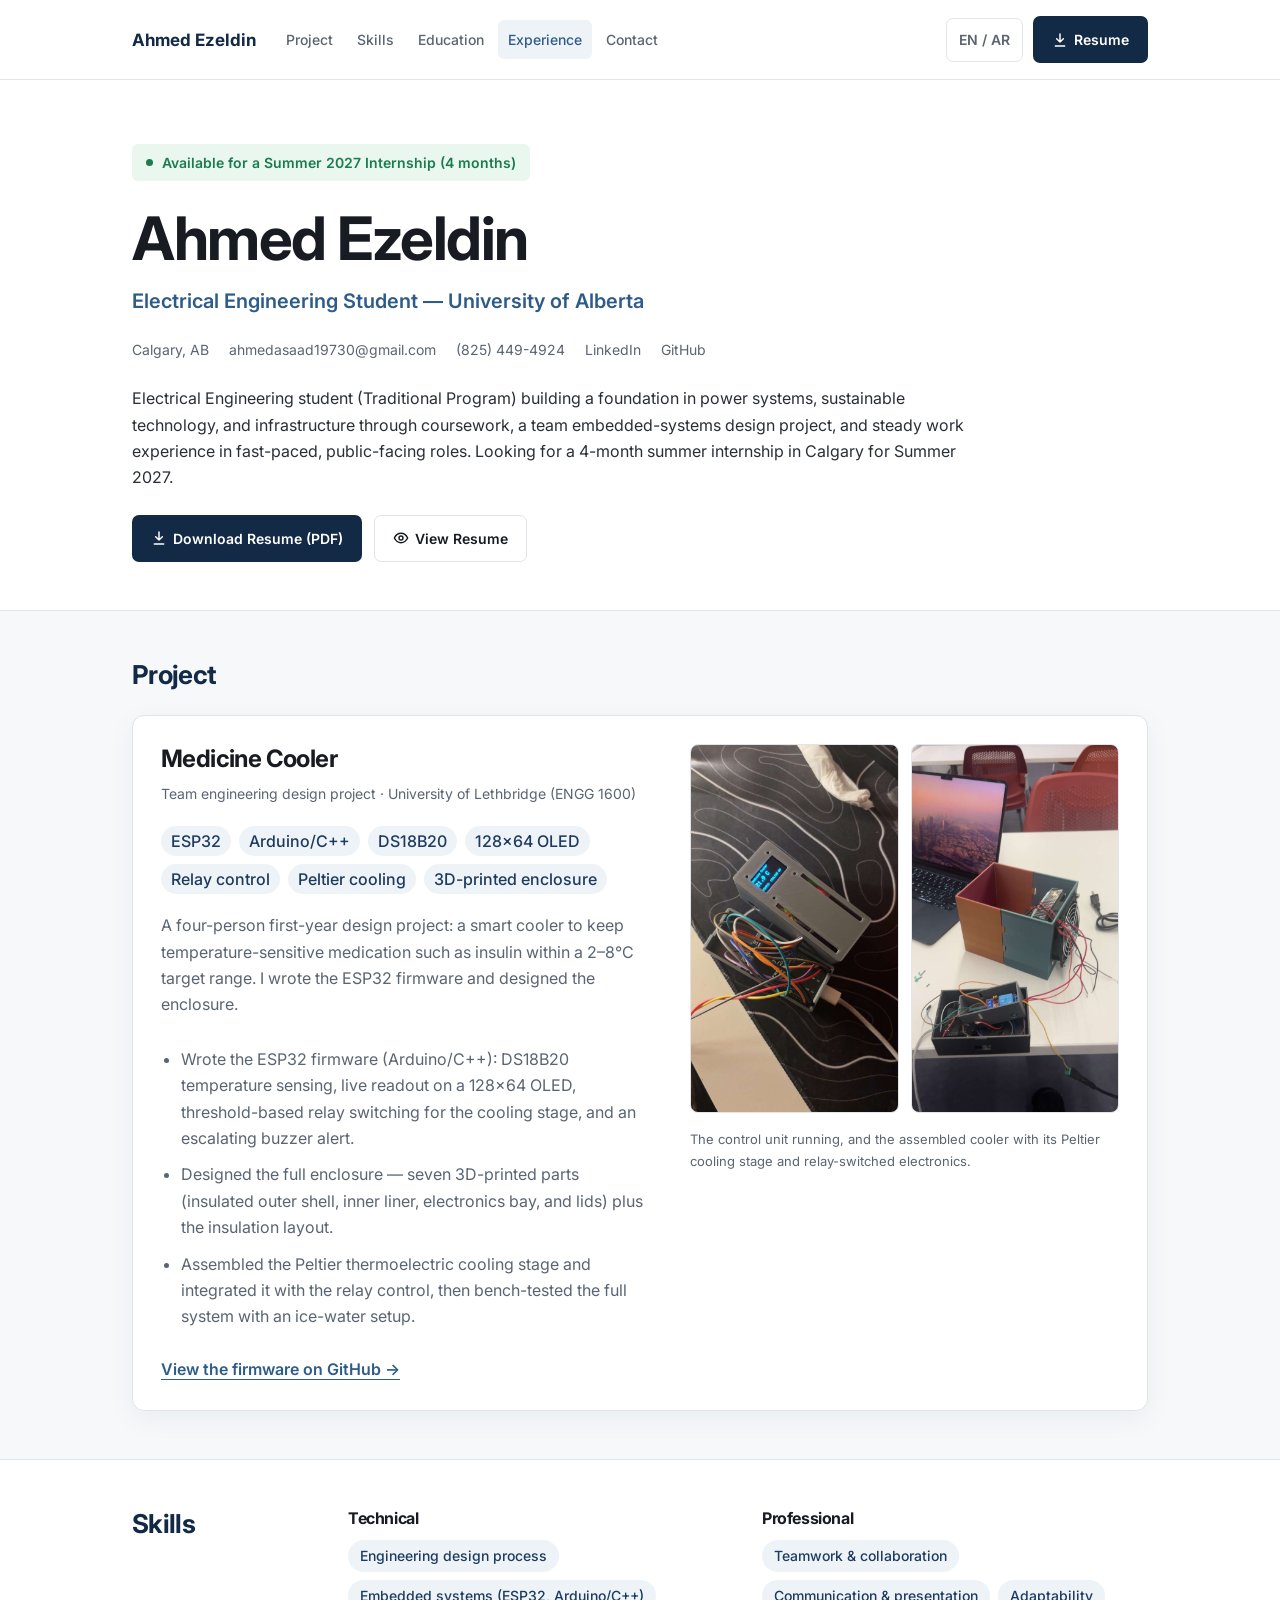
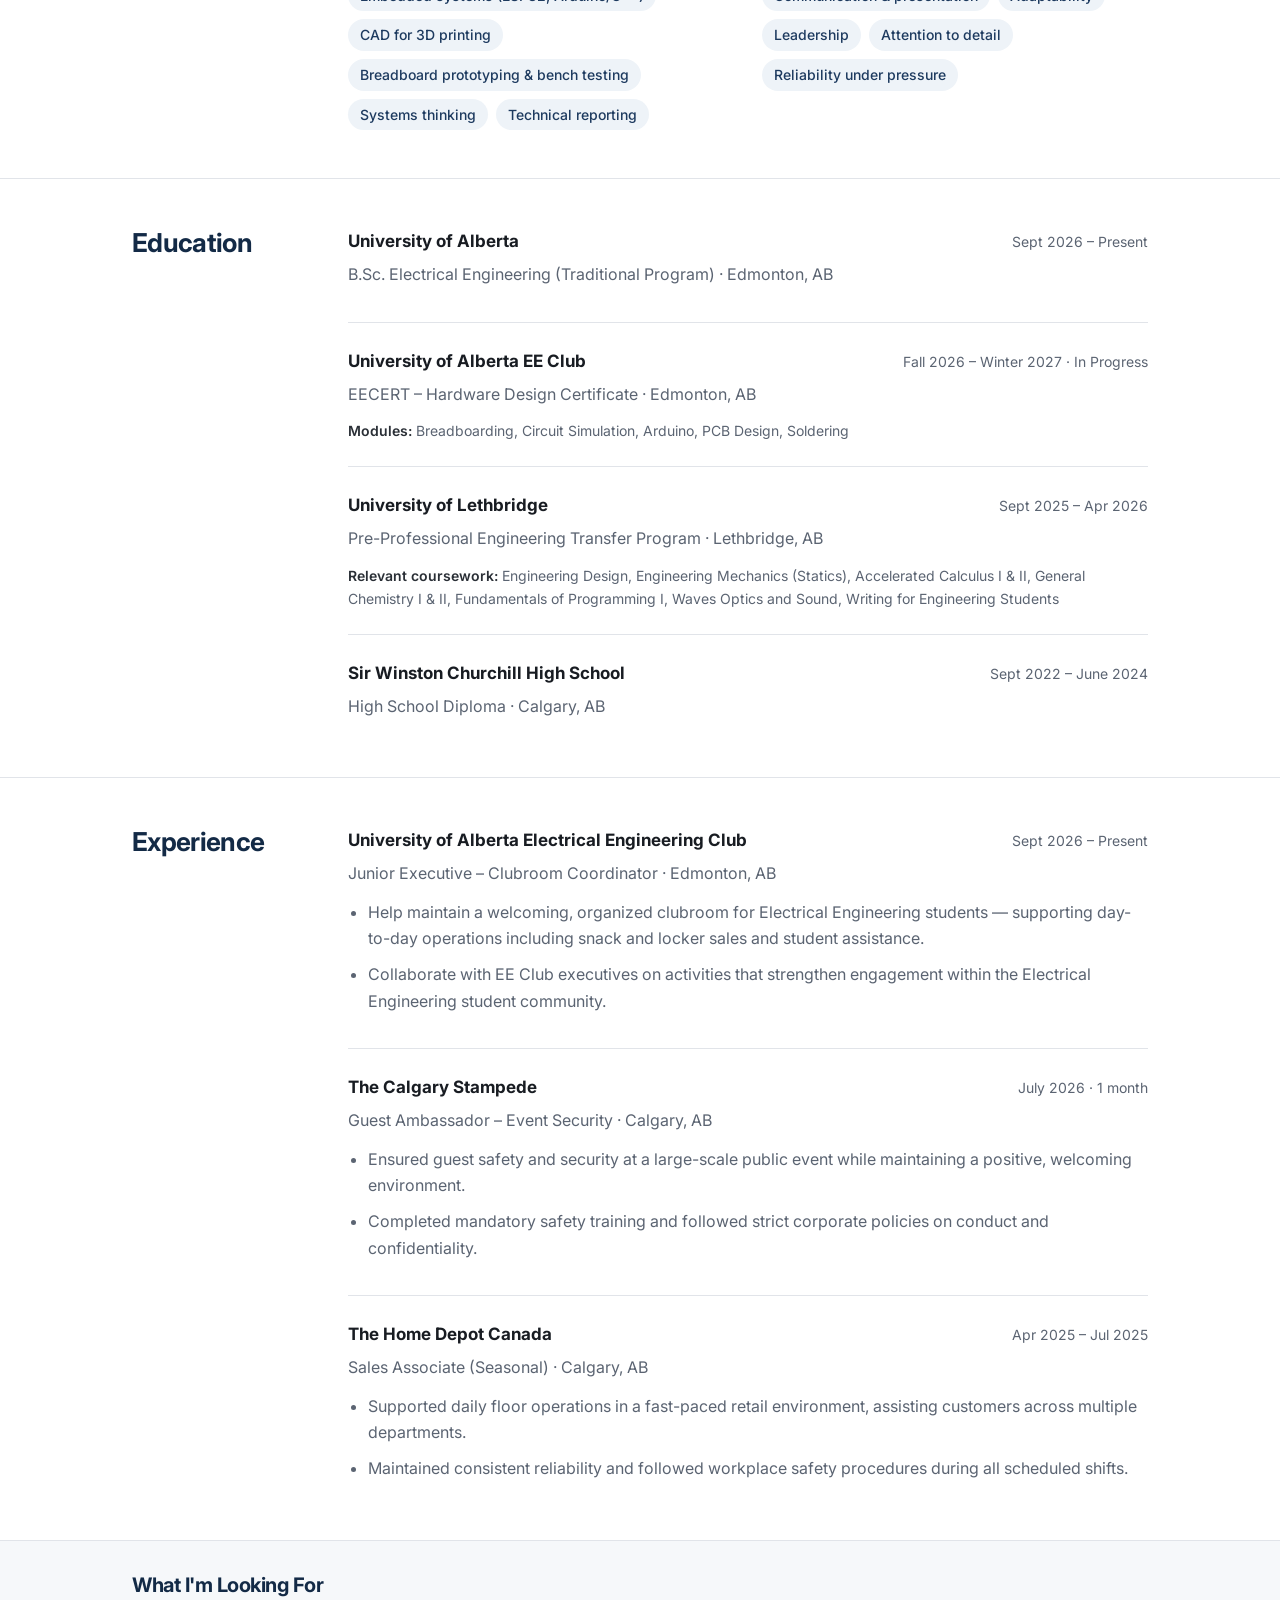
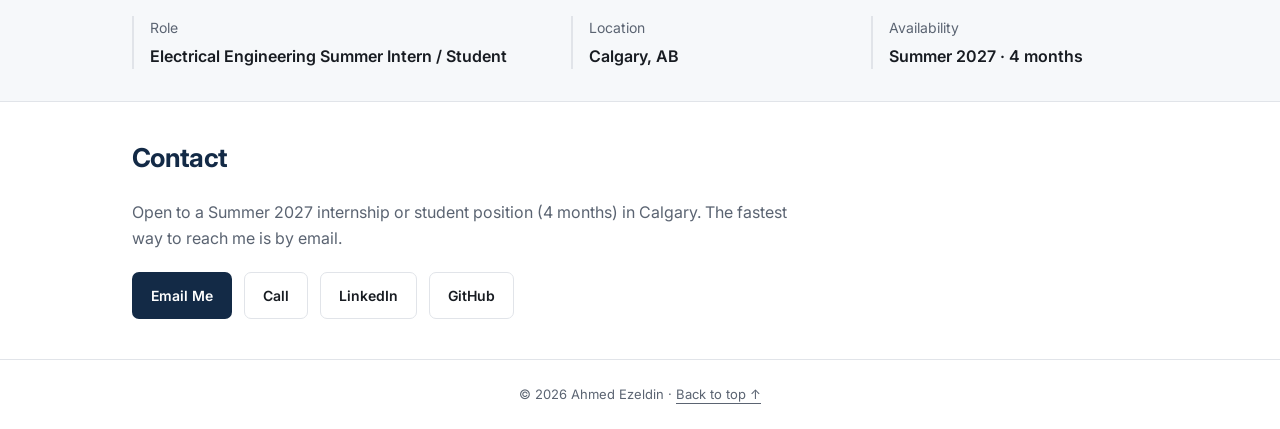
==== commit 35901063: "Remove duplicate buttons across header, hero and contact Co-Authored-By: Claude Opus 5.5 <noreply@an" ====
--- a/index.html
+++ b/index.html
@@ -249,10 +249,8 @@
     header.top { position:static; }
     .wrap { padding:0 20px; }
     .top-inner { padding:16px 20px; gap:12px; }
-    .name-mark { flex-basis:100%; }
-    .top-actions { width:100%; gap:8px; }
-    .top-actions .btn-outline { display:none; }
-    .top-actions .btn-primary { flex:1; }
+    .top-inner { flex-wrap:nowrap; }
+    .top-actions .btn-primary { display:none; }
     .hero { padding:36px 0; }
     .avail { font-size:13px; }
     .contact-strip { gap:8px 16px; }
@@ -298,8 +296,7 @@
     </nav>
     <div class="top-actions">
       <button id="lang-toggle" type="button" aria-label="Switch to Arabic" aria-pressed="false">EN / AR</button>
-      <a class="btn btn-outline" dir="ltr" href="mailto:ahmedasaad19730@gmail.com" data-en="Email" data-ar="راسلني">Email</a>
-      <a class="btn btn-primary icon-download" href="/Ahmed_Ezeldin_Resume.pdf" download="Ahmed_Ezeldin_Resume.pdf" data-en="Download Resume" data-ar="تحميل السيرة الذاتية">Download Resume</a>
+      <a class="btn btn-primary icon-download" href="/Ahmed_Ezeldin_Resume.pdf" download="Ahmed_Ezeldin_Resume.pdf" aria-label="Download Resume (PDF)" data-label-en="Download Resume (PDF)" data-label-ar="تحميل السيرة الذاتية (PDF)" data-en="Resume" data-ar="السيرة الذاتية">Resume</a>
     </div>
   </div>
 </header>
@@ -328,7 +325,6 @@
       <div class="hero-ctas">
         <a class="btn btn-primary icon-download" href="/Ahmed_Ezeldin_Resume.pdf" download="Ahmed_Ezeldin_Resume.pdf" data-en="Download Resume (PDF)" data-ar="تحميل السيرة الذاتية (PDF)">Download Resume (PDF)</a>
         <a class="btn btn-outline icon-view" href="/Ahmed_Ezeldin_Resume.pdf" target="_blank" rel="noopener" data-en="View Resume" data-ar="عرض السيرة الذاتية">View Resume</a>
-        <a class="btn btn-outline" dir="ltr" href="mailto:ahmedasaad19730@gmail.com" data-en="Contact Me" data-ar="تواصل معي">Contact Me</a>
       </div>
     </div>
   </section>
@@ -526,8 +522,6 @@
         <a class="btn btn-outline" dir="ltr" href="tel:+18254494924" data-en="Call" data-ar="اتصل">Call</a>
         <a class="btn btn-outline" href="https://www.linkedin.com/in/ahmed-ezeldin-1aa757217/" target="_blank" rel="noopener">LinkedIn</a>
         <a class="btn btn-outline" href="https://github.com/ahmedezeldin" target="_blank" rel="noopener">GitHub</a>
-        <a class="btn btn-outline icon-download" href="/Ahmed_Ezeldin_Resume.pdf" download="Ahmed_Ezeldin_Resume.pdf" data-en="Download Resume" data-ar="تحميل السيرة الذاتية">Download Resume</a>
-        <a class="btn btn-outline icon-view" href="/Ahmed_Ezeldin_Resume.pdf" target="_blank" rel="noopener" data-en="View Resume" data-ar="عرض السيرة الذاتية">View Resume</a>
       </div>
     </div>
   </section>
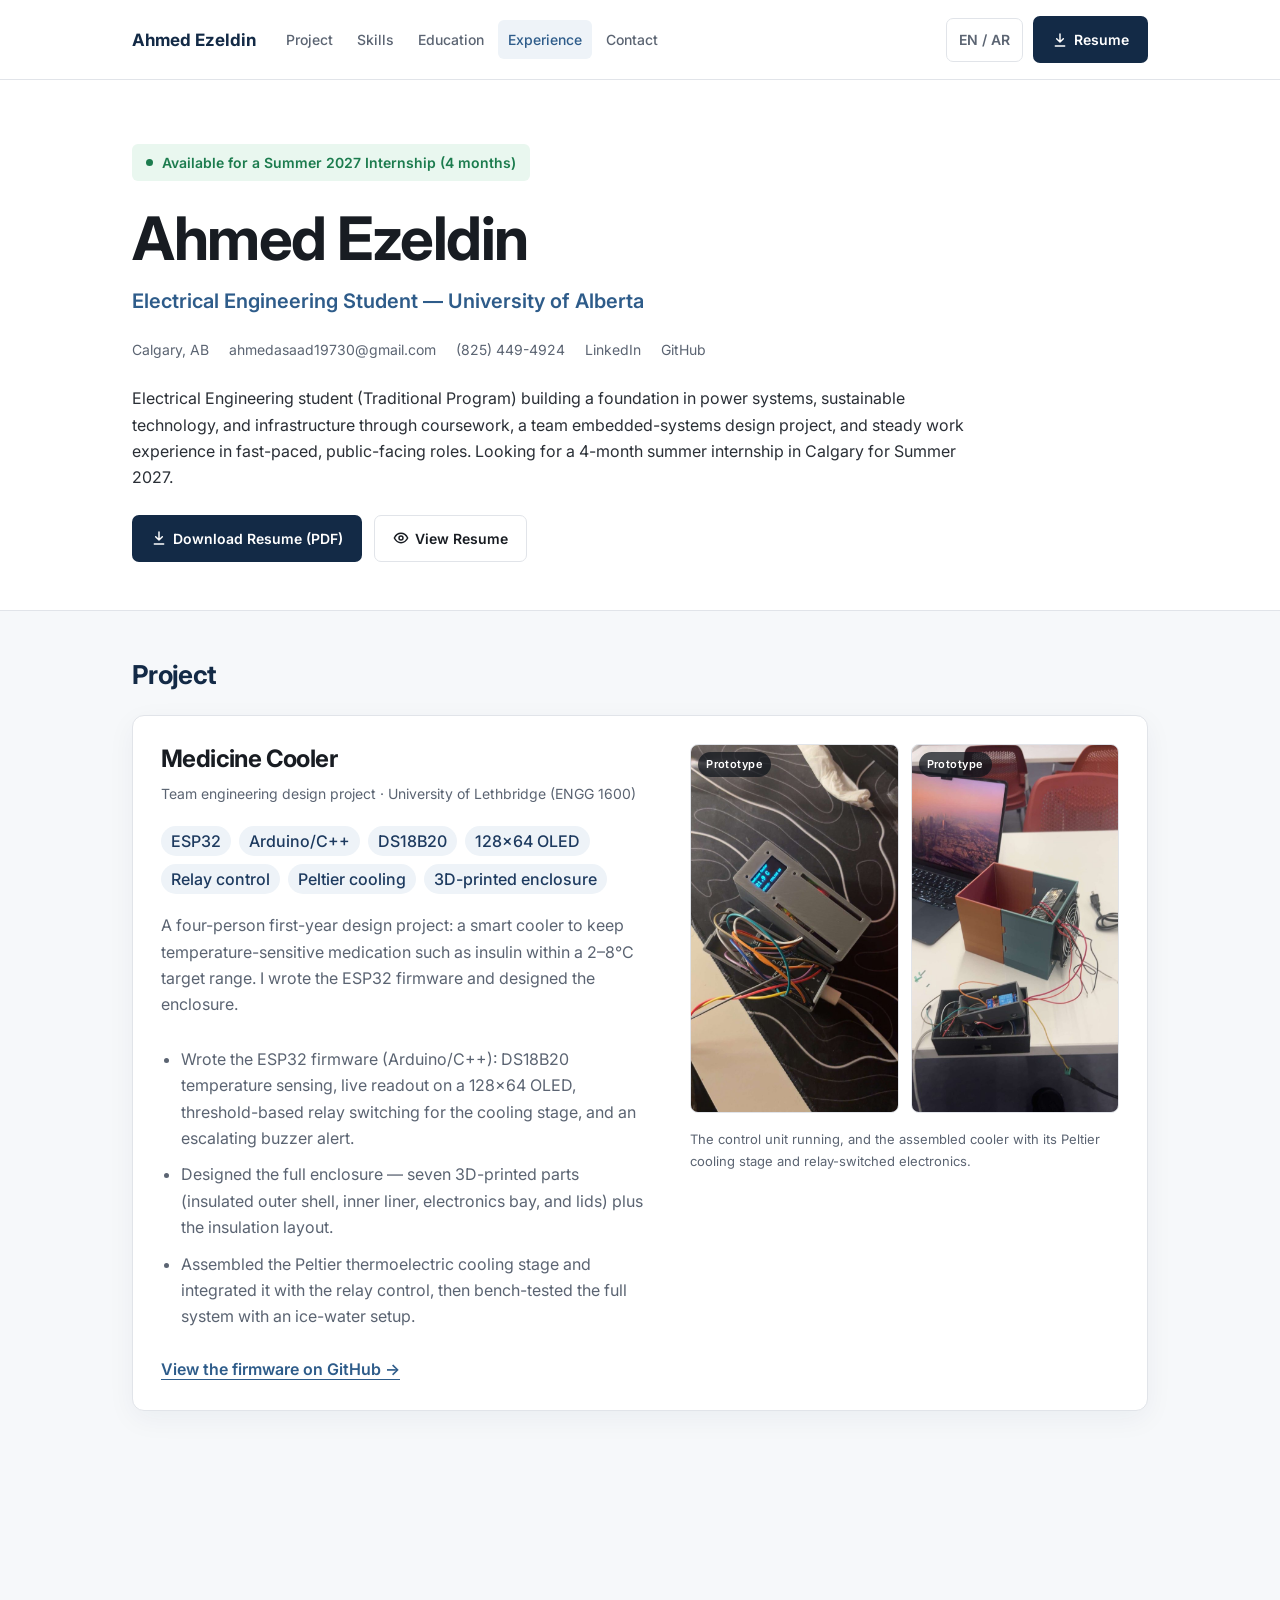
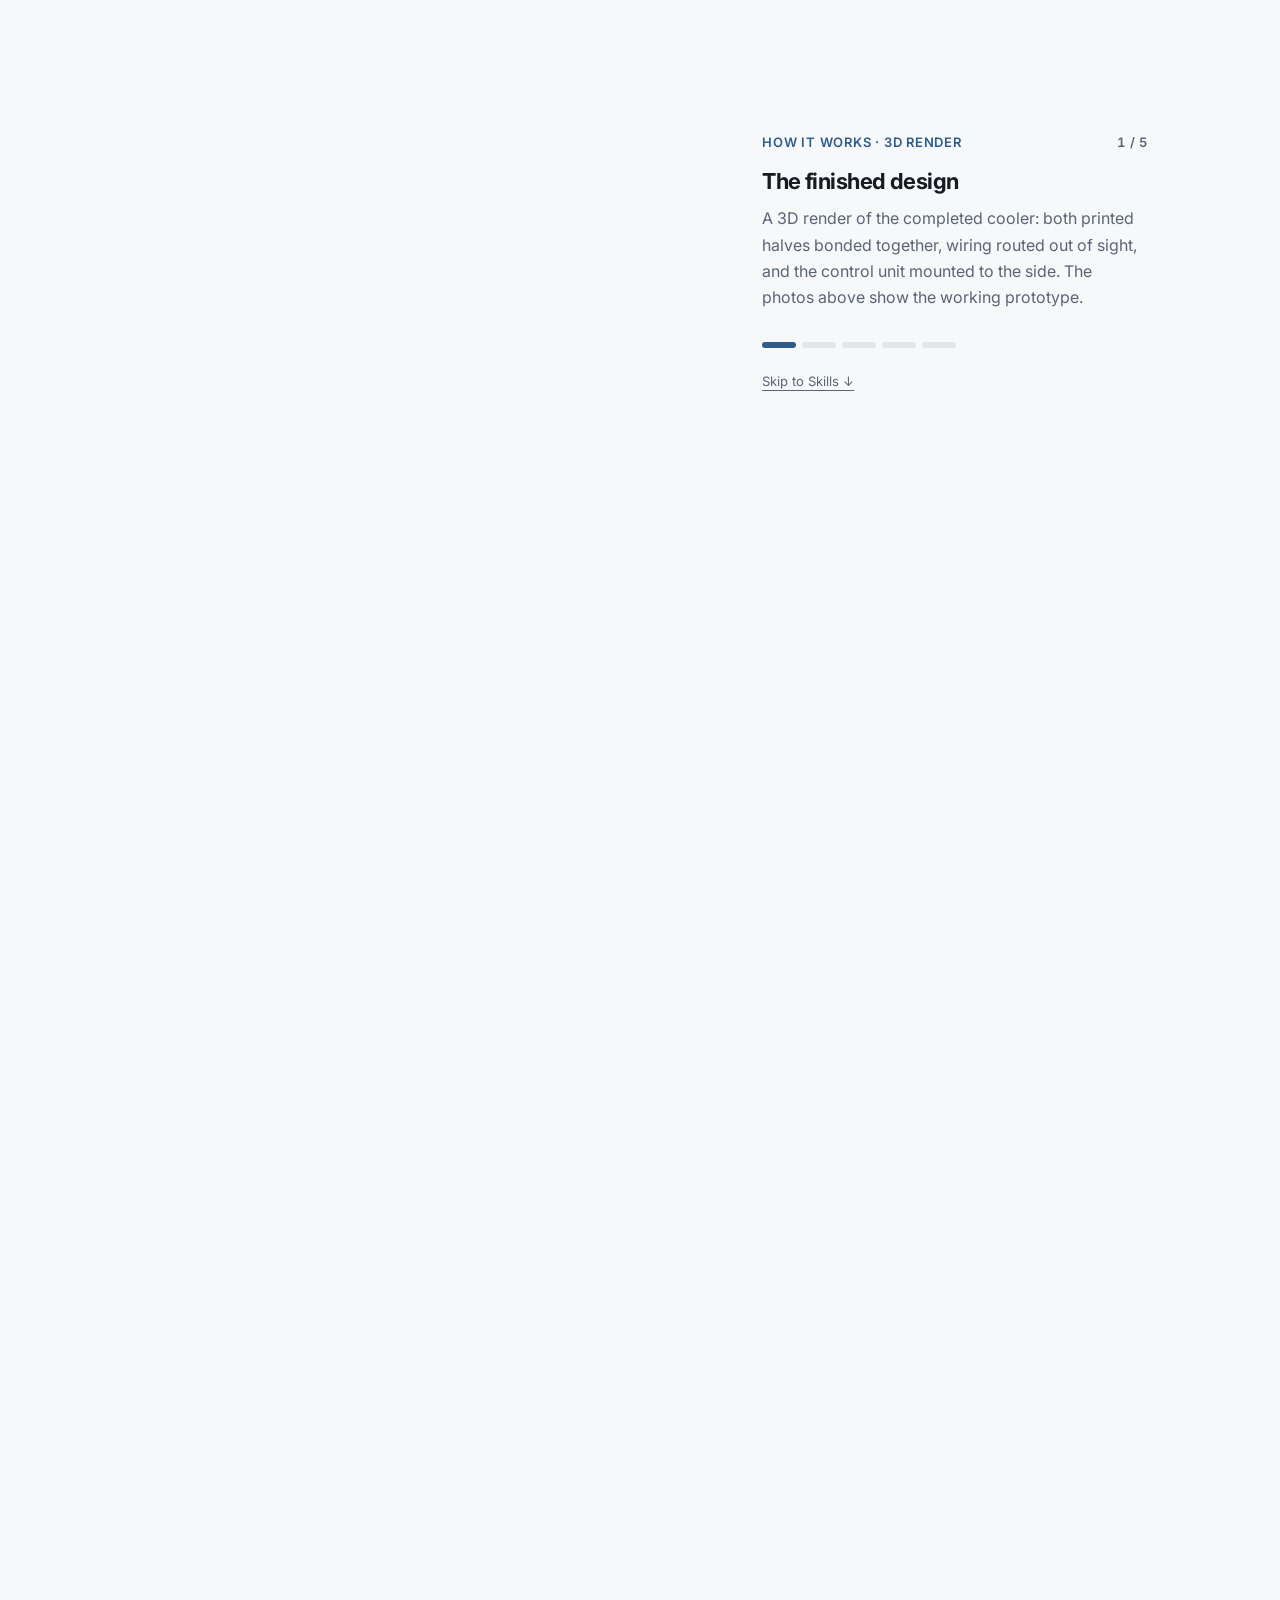
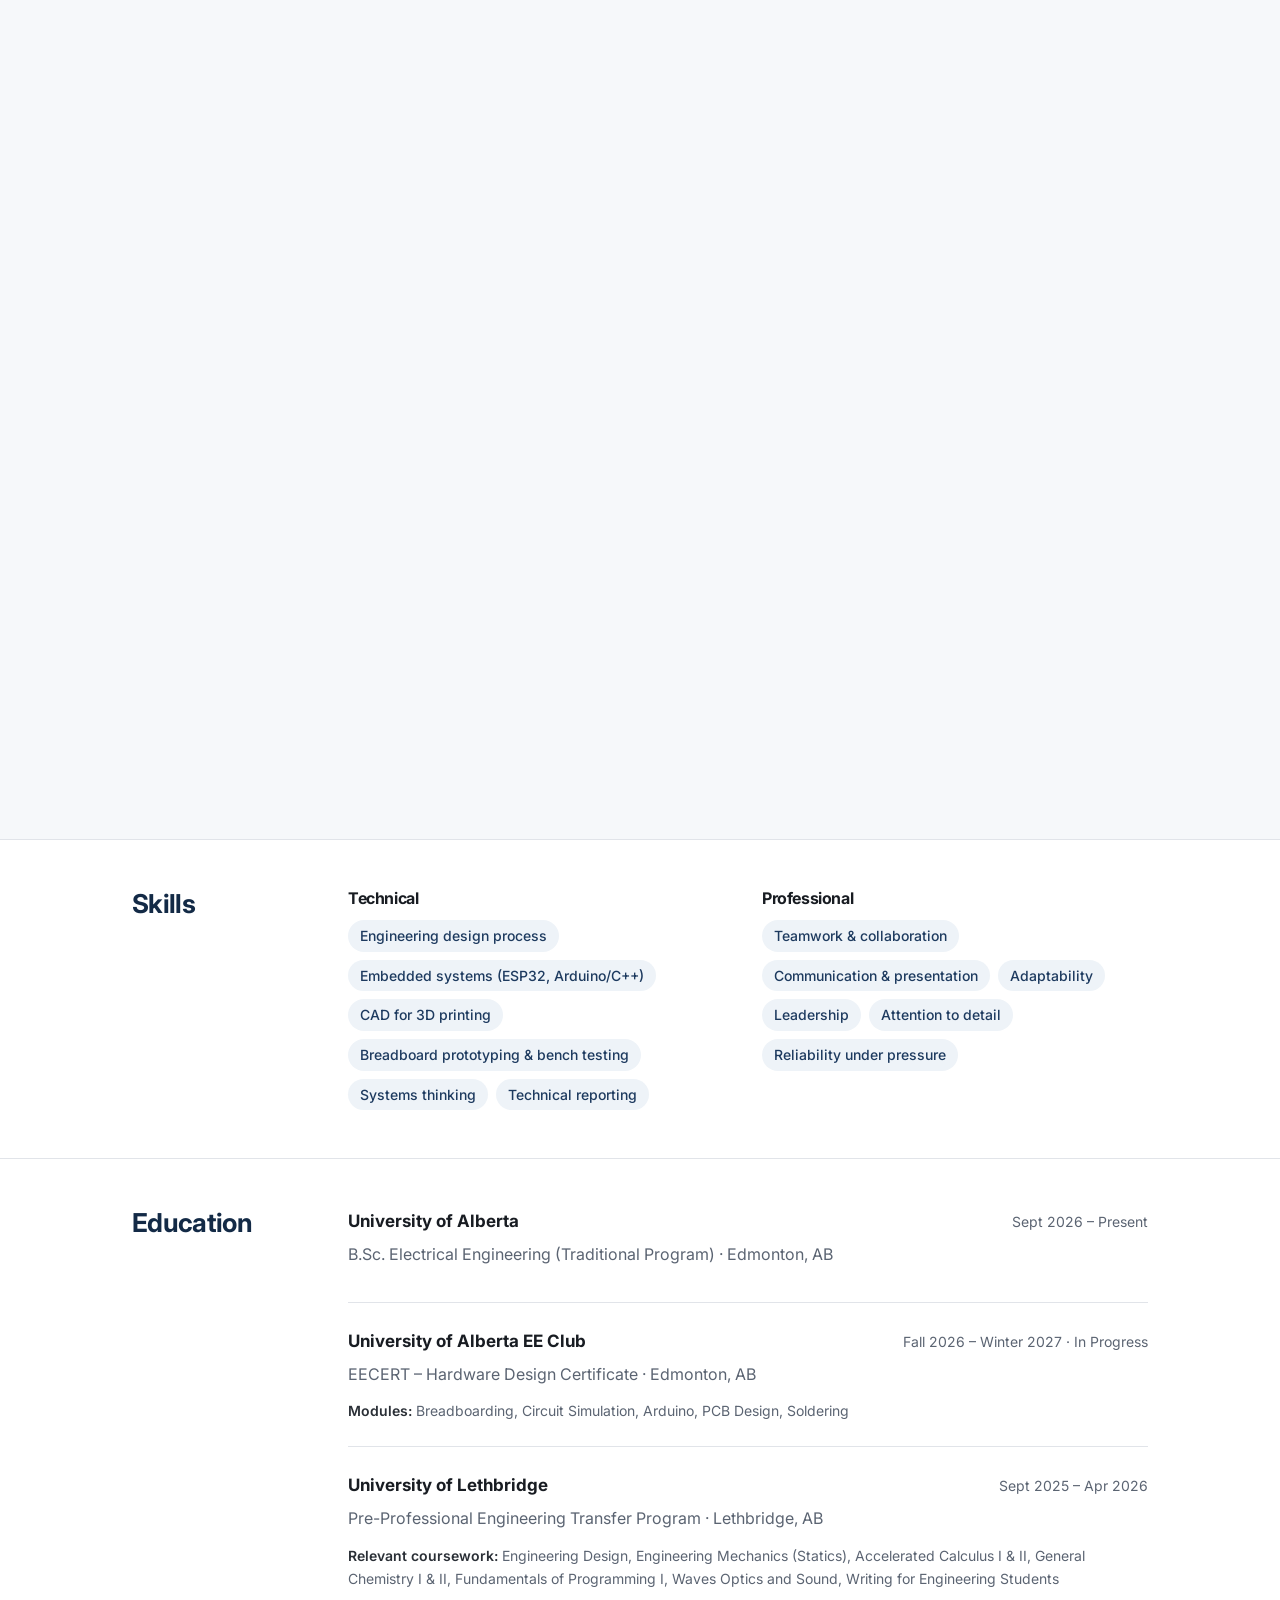
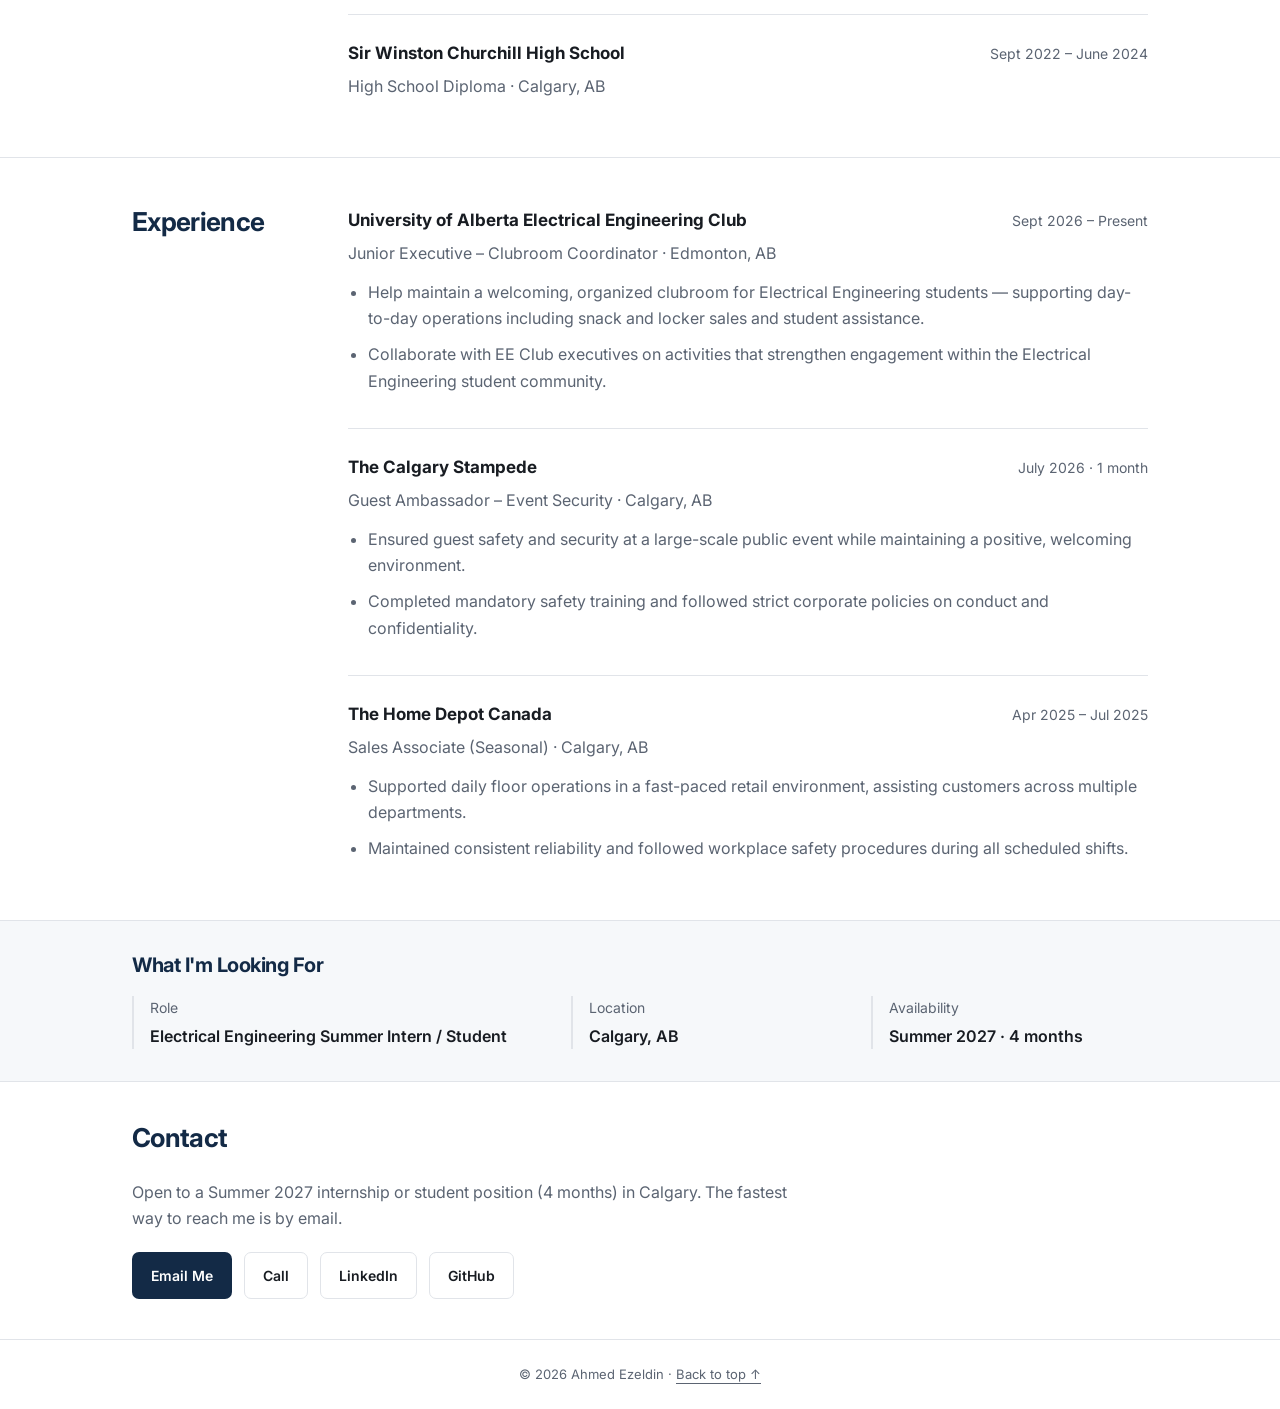
==== commit 1f5a4125: "Add scroll-driven 3D render of the finished Medicine Cooler Exploded walkthrough of the enclosure, P" ====
--- a/index.html
+++ b/index.html
@@ -230,6 +230,69 @@
   .looking-item .value { font-size:16px; font-weight:600; color:var(--ink); }
   #contact { padding:40px 0; }
   .contact-links { display:flex; flex-wrap:wrap; gap:12px; margin-top:20px; }
+  /* Scroll-driven 3D walkthrough of the finished cooler design. */
+  :root { --header-h:77px; }
+  .explorer { position:relative; height:460vh; margin-top:40px; }
+  .explorer-stage {
+    position:sticky; top:var(--header-h); height:calc(100vh - var(--header-h)); height:calc(100svh - var(--header-h));
+    display:grid; grid-template-columns:minmax(0,1.55fr) minmax(0,1fr); gap:32px; align-items:center;
+  }
+  .explorer-view { position:relative; height:100%; min-height:0; }
+  .explorer-view canvas { position:absolute; inset:0; width:100%; height:100%; display:block; }
+  .explorer-labels { position:absolute; inset:0; pointer-events:none; overflow:hidden; }
+  .x-label {
+    position:absolute; left:0; top:0; display:flex; align-items:center; gap:6px;
+    font-size:12px; font-weight:600; line-height:1.3; color:var(--ink); white-space:nowrap;
+    background:var(--surface); border:1px solid var(--line); padding:4px 9px; border-radius:999px;
+    box-shadow:0 2px 8px rgba(0,0,0,0.08); opacity:0; transition:opacity .25s;
+  }
+  .x-label::before { content:""; width:6px; height:6px; flex:0 0 6px; border-radius:50%; background:var(--steel); }
+  .x-label.is-on { opacity:1; }
+  .explorer-hud {
+    position:absolute; bottom:16px; inset-inline-start:12px; display:grid; grid-template-columns:auto auto;
+    gap:4px 14px; font-size:12px; padding:10px 12px; border-radius:10px; min-width:170px;
+    background:var(--surface); border:1px solid var(--line); box-shadow:0 4px 14px rgba(0,0,0,0.08);
+    opacity:0; transition:opacity .3s; pointer-events:none;
+  }
+  .explorer-hud.is-on { opacity:1; }
+  .explorer-hud div { display:contents; }
+  .explorer-hud span { color:var(--text-dim); }
+  .explorer-hud b { color:var(--ink); font-variant-numeric:tabular-nums; text-align:end; }
+  .explorer-hud b.on { color:#2F7FD0; }
+  .explorer-hud b.warn { color:#C46A00; }
+  .explorer-eyebrow {
+    display:flex; justify-content:space-between; gap:12px; font-size:13px; font-weight:600;
+    letter-spacing:.06em; text-transform:uppercase; color:var(--steel); margin-bottom:14px;
+  }
+  [dir="rtl"] .explorer-eyebrow { letter-spacing:normal; }
+  .explorer-count { color:var(--text-dim); font-variant-numeric:tabular-nums; }
+  .explorer-steps { list-style:none; margin:0; padding:0; display:grid; }
+  .explorer-steps li {
+    grid-area:1 / 1; margin:0; opacity:0; transform:translateY(10px);
+    transition:opacity .35s, transform .35s; pointer-events:none;
+  }
+  .explorer-steps li.is-active { opacity:1; transform:none; pointer-events:auto; }
+  .explorer-steps h3 { font-size:22px; margin-bottom:10px; }
+  .explorer-steps p { font-size:16px; margin:0; }
+  .explorer-dots { display:flex; gap:6px; margin:22px 0 10px; }
+  .explorer-dots button { position:relative; width:34px; height:24px; padding:0; border:none; background:none; cursor:pointer; }
+  .explorer-dots button::after {
+    content:""; position:absolute; inset-inline:0; top:9px; height:6px; border-radius:3px;
+    background:var(--line); transition:background-color .2s;
+  }
+  .explorer-dots button[aria-current="step"]::after { background:var(--steel); }
+  .explorer-skip { font-size:13px; color:var(--text-dim); }
+  .explorer-skip:hover { color:var(--steel); }
+  .explorer.is-static { height:auto; }
+  .explorer.is-static .explorer-stage { position:relative; top:auto; height:auto; }
+  .explorer.is-static .explorer-view { height:420px; }
+  .explorer.is-static .explorer-steps li { grid-area:auto; opacity:1; transform:none; margin-bottom:18px; }
+  .explorer.is-static .explorer-dots, .explorer.is-static .explorer-count, .explorer.is-static .explorer-skip { display:none; }
+  .proto-tag {
+    position:absolute; top:8px; inset-inline-start:8px; z-index:1; font-size:11px; font-weight:600;
+    letter-spacing:.04em; color:#fff; background:rgba(14,20,27,0.72); padding:3px 8px; border-radius:999px;
+  }
+  .project-media a { position:relative; }
   footer { padding:24px; border-top:1px solid var(--line); text-align:center; color:var(--text-dim); font-size:13px; }
   footer a { color:var(--text-dim); }
   footer a:hover { color:var(--steel); }
@@ -239,6 +302,13 @@
     .sec-nav { display:none; }
   }
   @media (max-width:850px) {
+    .explorer { height:420vh; margin-top:28px; }
+    .explorer-stage { grid-template-columns:minmax(0,1fr); grid-template-rows:minmax(0,1fr) auto; gap:4px; align-items:stretch; }
+    .explorer-copy { padding-bottom:18px; }
+    .explorer-steps h3 { font-size:19px; margin-bottom:6px; }
+    .explorer-steps p { font-size:15px; }
+    .explorer-dots { margin:12px 0 4px; }
+    .explorer.is-static .explorer-view { height:320px; }
     .project-box { grid-template-columns:minmax(0,1fr); }
     .project-media { grid-column:1; grid-row:auto; margin-top:20px; max-width:480px; width:100%; }
     #skills .wrap, #education .wrap, #experience .wrap { grid-template-columns:140px minmax(0,1fr); gap:0 24px; }
@@ -246,6 +316,7 @@
   }
   @media (max-width:600px) {
     html { scroll-padding-top:20px; }
+    :root { --header-h:0px; }
     header.top { position:static; }
     .wrap { padding:0 20px; }
     .top-inner { padding:16px 20px; gap:12px; }
@@ -269,7 +340,7 @@
   }
   @media print {
     html { scroll-behavior:auto; }
-    header.top, .skip-link, .avail, .hero-ctas, .contact-links, #lightbox, .to-top { display:none; }
+    header.top, .skip-link, .avail, .hero-ctas, .contact-links, #lightbox, .to-top, .explorer, .proto-tag { display:none !important; }
     .chips li { background:none; border:1px solid #ccc; color:#000; }
     .wrap { max-width:none; padding:0; }
     section, .hero, #contact, #looking { padding:18px 0; }
@@ -354,14 +425,61 @@
           <li><span data-en="Assembled the Peltier thermoelectric cooling stage and integrated it with the relay control, then bench-tested the full system with an ice-water setup." data-ar="جمّعتُ مرحلة التبريد الكهروحرارية بوحدة بلتييه ودمجتُها مع التحكم بالمرحّل، ثم اختبرتُ النظام كاملاً على الطاولة باستخدام ماء مثلج.">Assembled the Peltier thermoelectric cooling stage and integrated it with the relay control, then bench-tested the full system with an ice-water setup.</span></li>
         </ul>
         <figure class="project-media">
-          <a href="/media/medicine-cooler-unit.jpg"><img src="/media/medicine-cooler-unit.jpg" width="675" height="1200" loading="lazy" decoding="async"
+          <a href="/media/medicine-cooler-unit.jpg"><span class="proto-tag" data-en="Prototype" data-ar="نموذج أولي">Prototype</span><img src="/media/medicine-cooler-unit.jpg" width="675" height="1200" loading="lazy" decoding="async"
                alt="The 3D-printed control unit powered on, its OLED reading “Medicine Cooler — 21.9 C — STATUS: COOLING ON”, with the ESP32 and wiring in the open printed enclosure." data-alt-en="The 3D-printed control unit powered on, its OLED reading “Medicine Cooler — 21.9 C — STATUS: COOLING ON”, with the ESP32 and wiring in the open printed enclosure." data-alt-ar="وحدة التحكم المطبوعة ثلاثية الأبعاد أثناء التشغيل، وتعرض شاشة OLED «Medicine Cooler — 21.9 C — STATUS: COOLING ON»، مع ESP32 والأسلاك داخل الهيكل المطبوع المفتوح." /></a>
-          <a href="/media/medicine-cooler-build.jpg"><img src="/media/medicine-cooler-build.jpg" width="675" height="1200" loading="lazy" decoding="async"
+          <a href="/media/medicine-cooler-build.jpg"><span class="proto-tag" data-en="Prototype" data-ar="نموذج أولي">Prototype</span><img src="/media/medicine-cooler-build.jpg" width="675" height="1200" loading="lazy" decoding="async"
                alt="The assembled insulated enclosure with a Peltier heat-sink and fan mounted on the back panel, wired through a relay module in a separate electronics box." data-alt-en="The assembled insulated enclosure with a Peltier heat-sink and fan mounted on the back panel, wired through a relay module in a separate electronics box." data-alt-ar="الهيكل المعزول بعد تجميعه، مع مشتت حرارة ومروحة بلتييه مثبتين على اللوحة الخلفية، وموصلين عبر وحدة مرحّل داخل صندوق إلكترونيات منفصل." /></a>
           <figcaption data-en="The control unit running, and the assembled cooler with its Peltier cooling stage and relay-switched electronics."
                       data-ar="وحدة التحكم أثناء التشغيل، والمبرّد المُجمَّع مع مرحلة تبريد بلتييه وإلكترونيات مُبدَّلة بالمرحّل.">The control unit running, and the assembled cooler with its Peltier cooling stage and relay-switched electronics.</figcaption>
         </figure>
         <p><a href="https://github.com/ahmedezeldin/medicine-cooler" target="_blank" rel="noopener" data-en="View the firmware on GitHub →" data-ar="عرض البرنامج الثابت على GitHub ←">View the firmware on GitHub →</a></p>
+      </div>
+
+      <div class="explorer" id="explorer" hidden>
+        <div class="explorer-stage">
+          <div class="explorer-view">
+            <canvas aria-hidden="true"></canvas>
+            <div class="explorer-labels" aria-hidden="true"></div>
+          </div>
+          <div class="explorer-copy">
+            <div class="explorer-eyebrow"><span data-en="How it works · 3D render" data-ar="كيف يعمل · نموذج ثلاثي الأبعاد">How it works · 3D render</span><span class="explorer-count" dir="ltr">1 / 5</span></div>
+            <ol class="explorer-steps">
+          <li data-step="0" class="is-active">
+            <h3 data-en="The finished design" data-ar="التصميم النهائي">The finished design</h3>
+            <p data-en="A 3D render of the completed cooler: both printed halves bonded together, wiring routed out of sight, and the control unit mounted to the side. The photos above show the working prototype."
+               data-ar="نموذج ثلاثي الأبعاد للمبرّد في صورته النهائية: نصفا الهيكل المطبوع ملتصقان، والأسلاك مخفية، ووحدة التحكم مثبتة على الجانب. تُظهر الصور أعلاه النموذج الأولي العامل.">A 3D render of the completed cooler: both printed halves bonded together, wiring routed out of sight, and the control unit mounted to the side. The photos above show the working prototype.</p>
+          </li>
+          <li data-step="1">
+            <h3 data-en="Insulated enclosure" data-ar="الهيكل المعزول">Insulated enclosure</h3>
+            <p data-en="Seven 3D-printed parts — insulated outer shell, inner liner, electronics bay and lids — with an insulation layer between the shell and the liner that holds the medication."
+               data-ar="سبع قطع مطبوعة ثلاثية الأبعاد — غلاف خارجي معزول، وبطانة داخلية، وحجيرة إلكترونيات، وأغطية — مع طبقة عزل بين الغلاف والبطانة التي تحفظ الأدوية.">Seven 3D-printed parts — insulated outer shell, inner liner, electronics bay and lids — with an insulation layer between the shell and the liner that holds the medication.</p>
+          </li>
+          <li data-step="2">
+            <h3 data-en="Peltier cooling stage" data-ar="مرحلة تبريد بلتييه">Peltier cooling stage</h3>
+            <p data-en="A thermoelectric (Peltier) module pulls heat out of the liner, and the heat sink and fan release it outside. A relay switches the stage on and off."
+               data-ar="تسحب وحدة بلتييه الكهروحرارية الحرارة من البطانة، ويطردها مشتت الحرارة والمروحة إلى الخارج. ويتحكم مرحّل في تشغيل هذه المرحلة وإيقافها.">A thermoelectric (Peltier) module pulls heat out of the liner, and the heat sink and fan release it outside. A relay switches the stage on and off.</p>
+          </li>
+          <li data-step="3">
+            <h3 data-en="Electronics bay" data-ar="حجيرة الإلكترونيات">Electronics bay</h3>
+            <p data-en="An ESP32 reads the DS18B20 temperature probe, shows live readings on a 128×64 OLED, drives the cooling relay, and sounds the buzzer."
+               data-ar="يقرأ ESP32 مستشعر الحرارة DS18B20، ويعرض القراءات لحظياً على شاشة OLED بدقة 128×64، ويتحكم في مرحّل التبريد، ويشغّل الصفارة.">An ESP32 reads the DS18B20 temperature probe, shows live readings on a 128×64 OLED, drives the cooling relay, and sounds the buzzer.</p>
+          </li>
+          <li data-step="4">
+            <h3 data-en="Control loop" data-ar="حلقة التحكم">Control loop</h3>
+            <p data-en="The firmware compares each reading with the 2–8°C target: the relay runs the cooling stage while it is too warm, and the buzzer alert escalates if it stays out of range. (Values shown are illustrative.)"
+               data-ar="يقارن البرنامج الثابت كل قراءة بالنطاق المستهدف بين 2 و8 درجات مئوية: يشغّل المرحّل مرحلة التبريد ما دامت الحرارة مرتفعة، ويتصاعد التنبيه الصوتي إذا بقيت خارج النطاق. (القيم المعروضة توضيحية.)">The firmware compares each reading with the 2–8°C target: the relay runs the cooling stage while it is too warm, and the buzzer alert escalates if it stays out of range. (Values shown are illustrative.)</p>
+          </li>
+            </ol>
+            <div class="explorer-dots" role="group" aria-label="Steps">
+          <button type="button" aria-label="Step 1" aria-current="step"></button>
+          <button type="button" aria-label="Step 2"></button>
+          <button type="button" aria-label="Step 3"></button>
+          <button type="button" aria-label="Step 4"></button>
+          <button type="button" aria-label="Step 5"></button>
+            </div>
+            <a class="explorer-skip" href="#skills" data-en="Skip to Skills ↓" data-ar="انتقل إلى المهارات ↓">Skip to Skills ↓</a>
+          </div>
+        </div>
       </div>
     </div>
   </section>
@@ -602,5 +720,12 @@
   }
 </script>
 
+<script type="importmap">
+{ "imports": {
+  "three": "https://cdn.jsdelivr.net/npm/three@0.160.0/build/three.module.js",
+  "three/addons/": "https://cdn.jsdelivr.net/npm/three@0.160.0/examples/jsm/"
+} }
+</script>
+<script type="module" src="/js/cooler-explorer.js"></script>
 </body>
 </html>
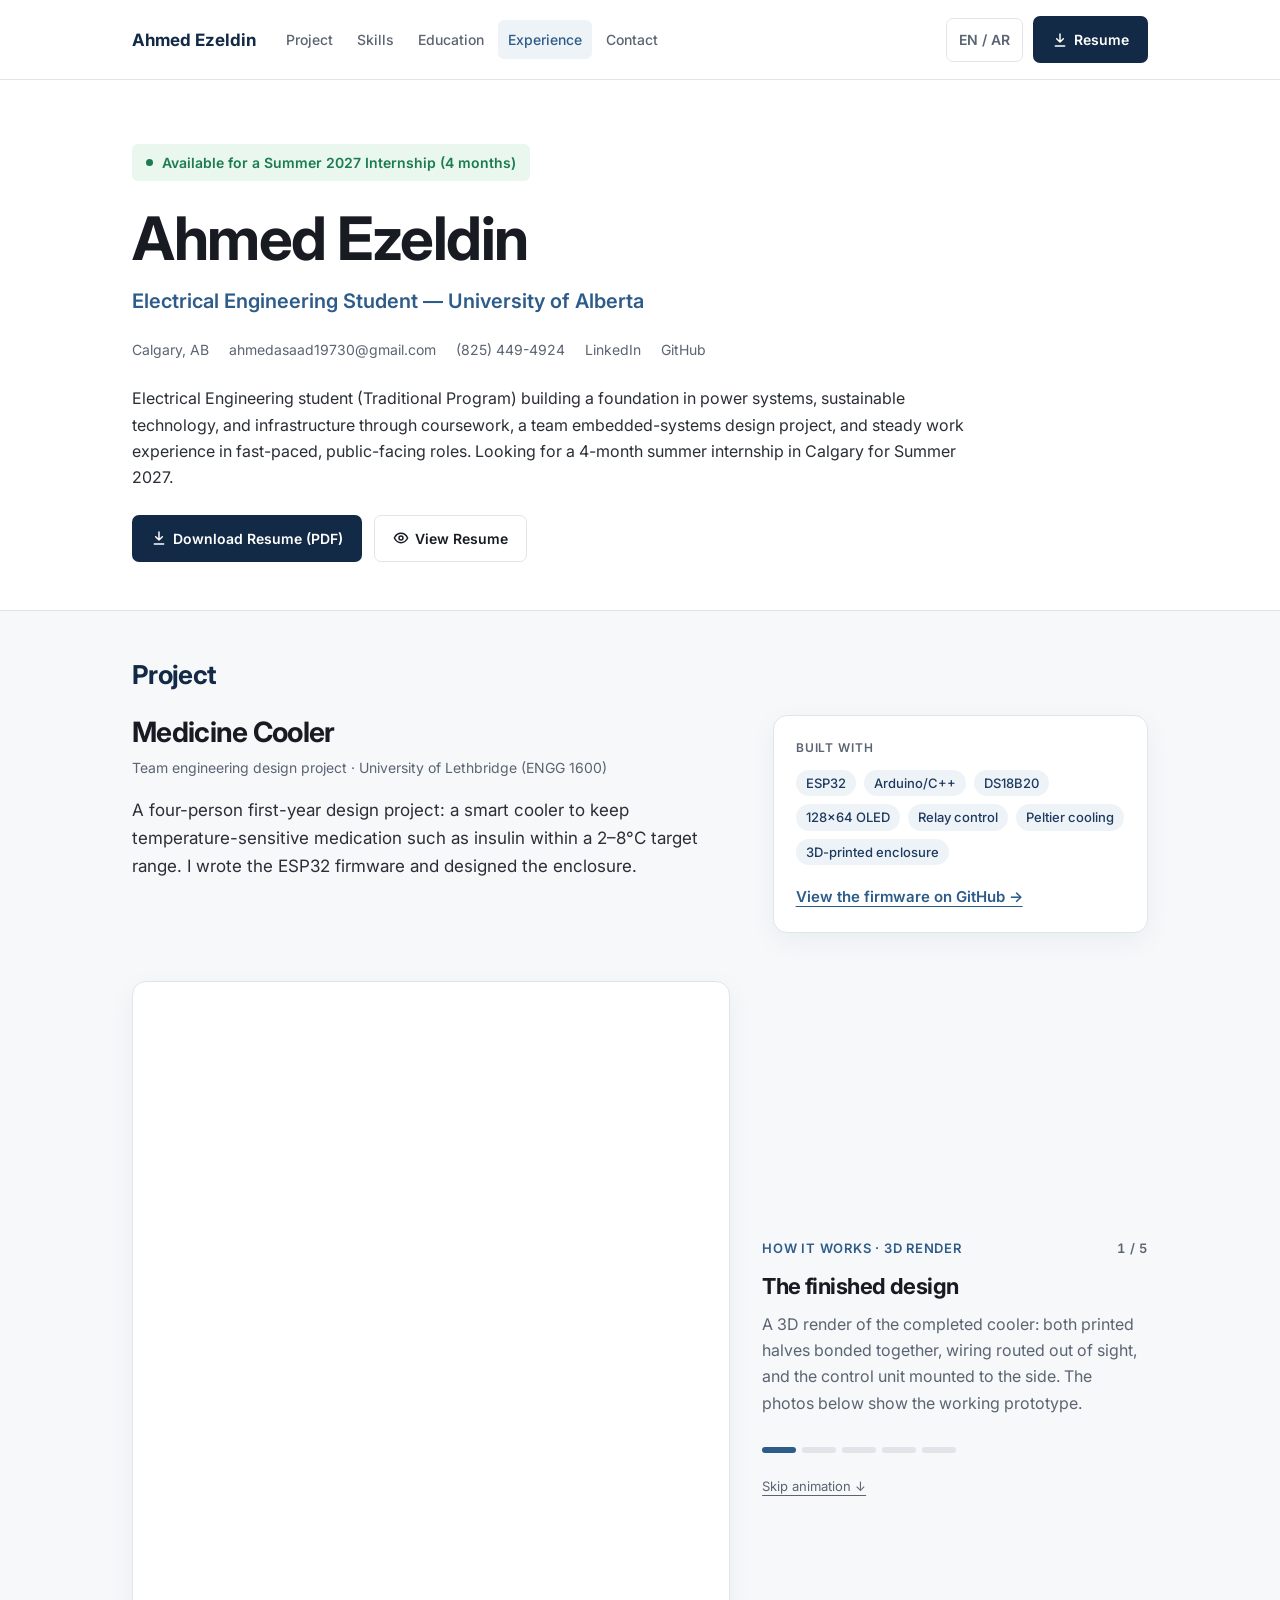
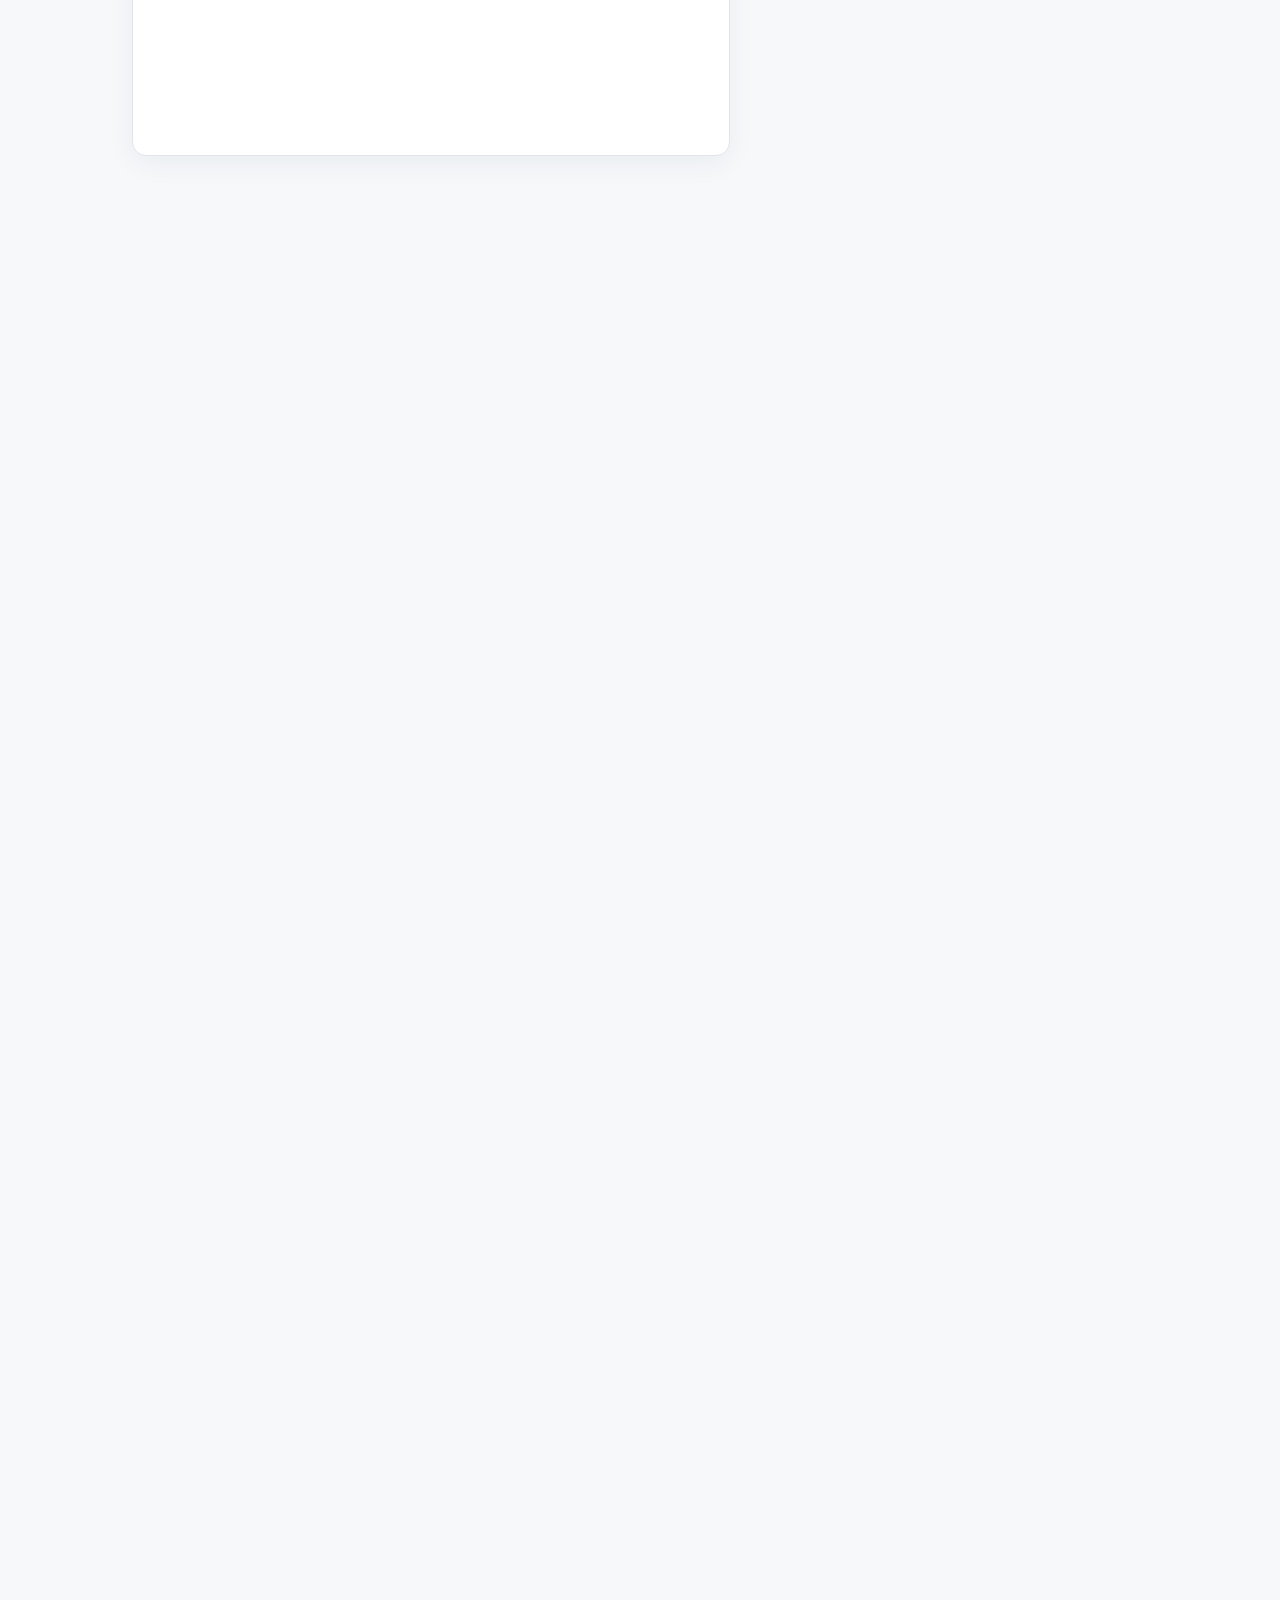
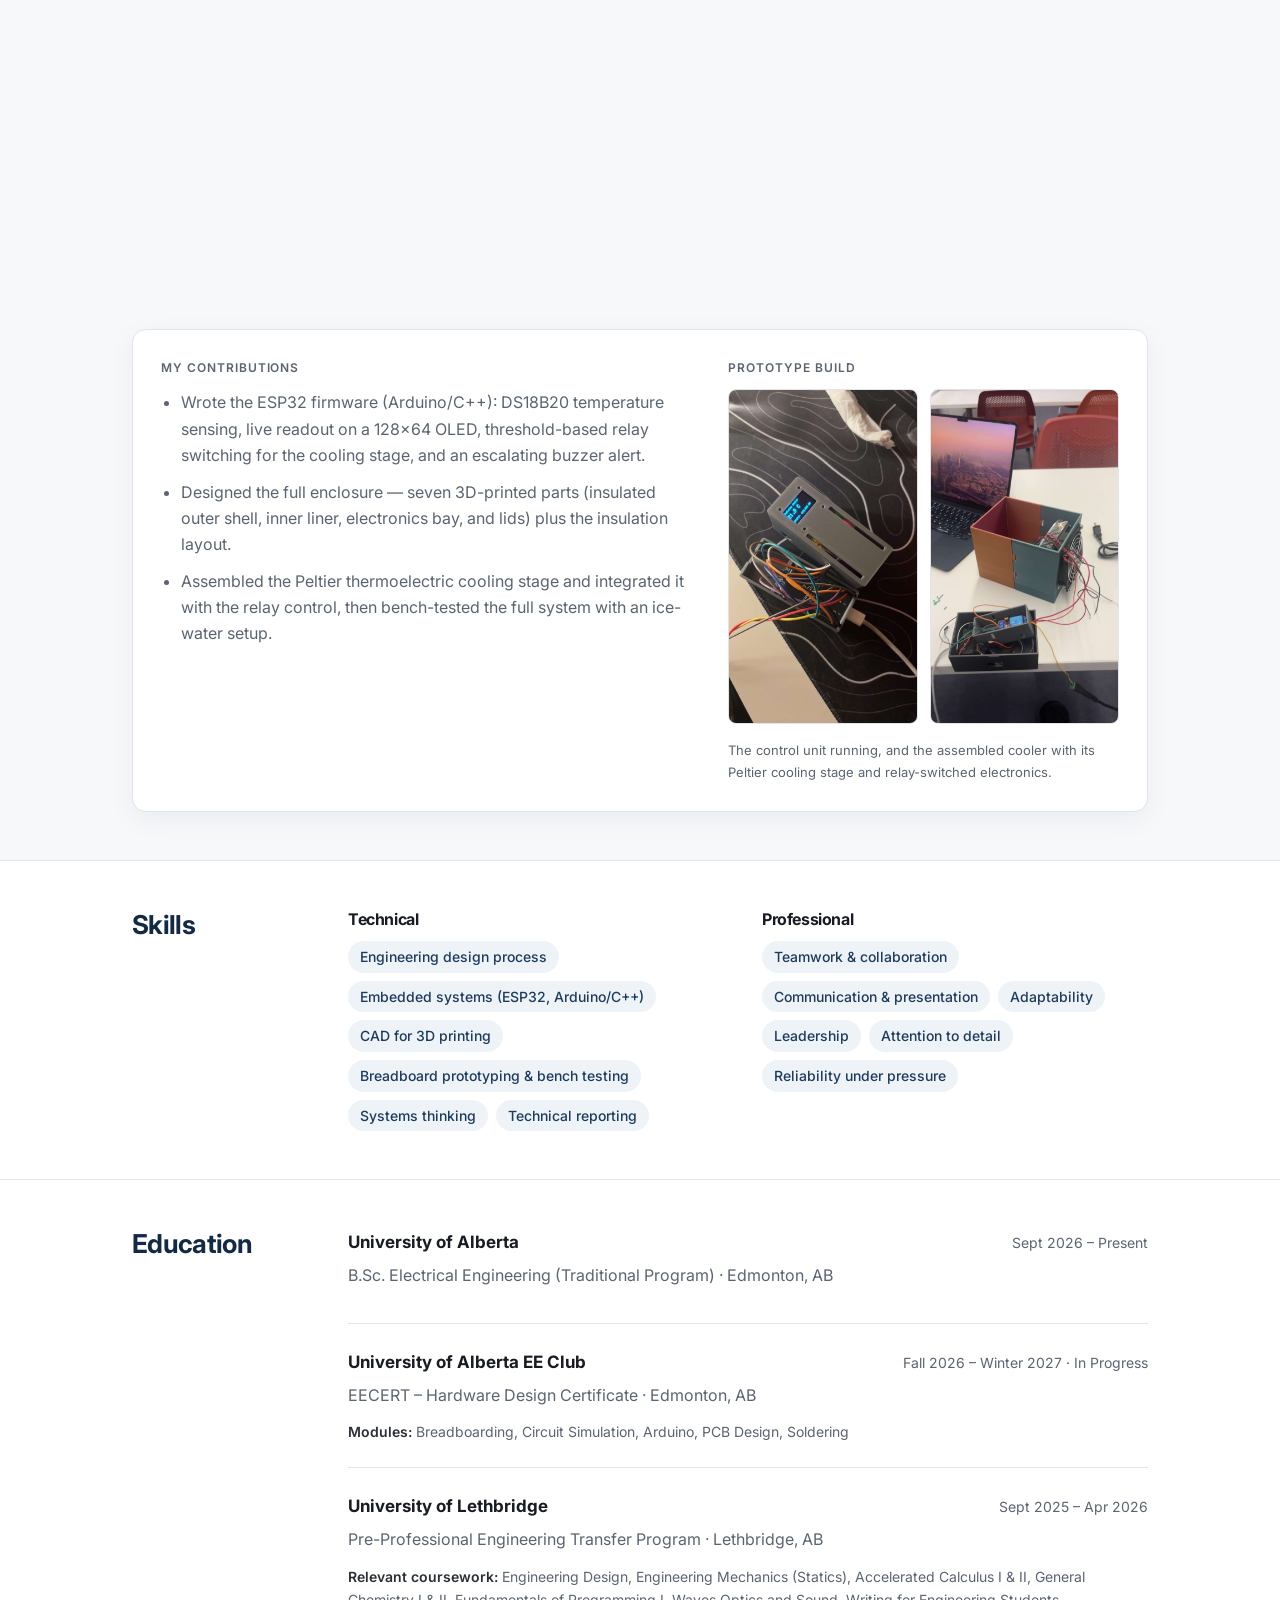
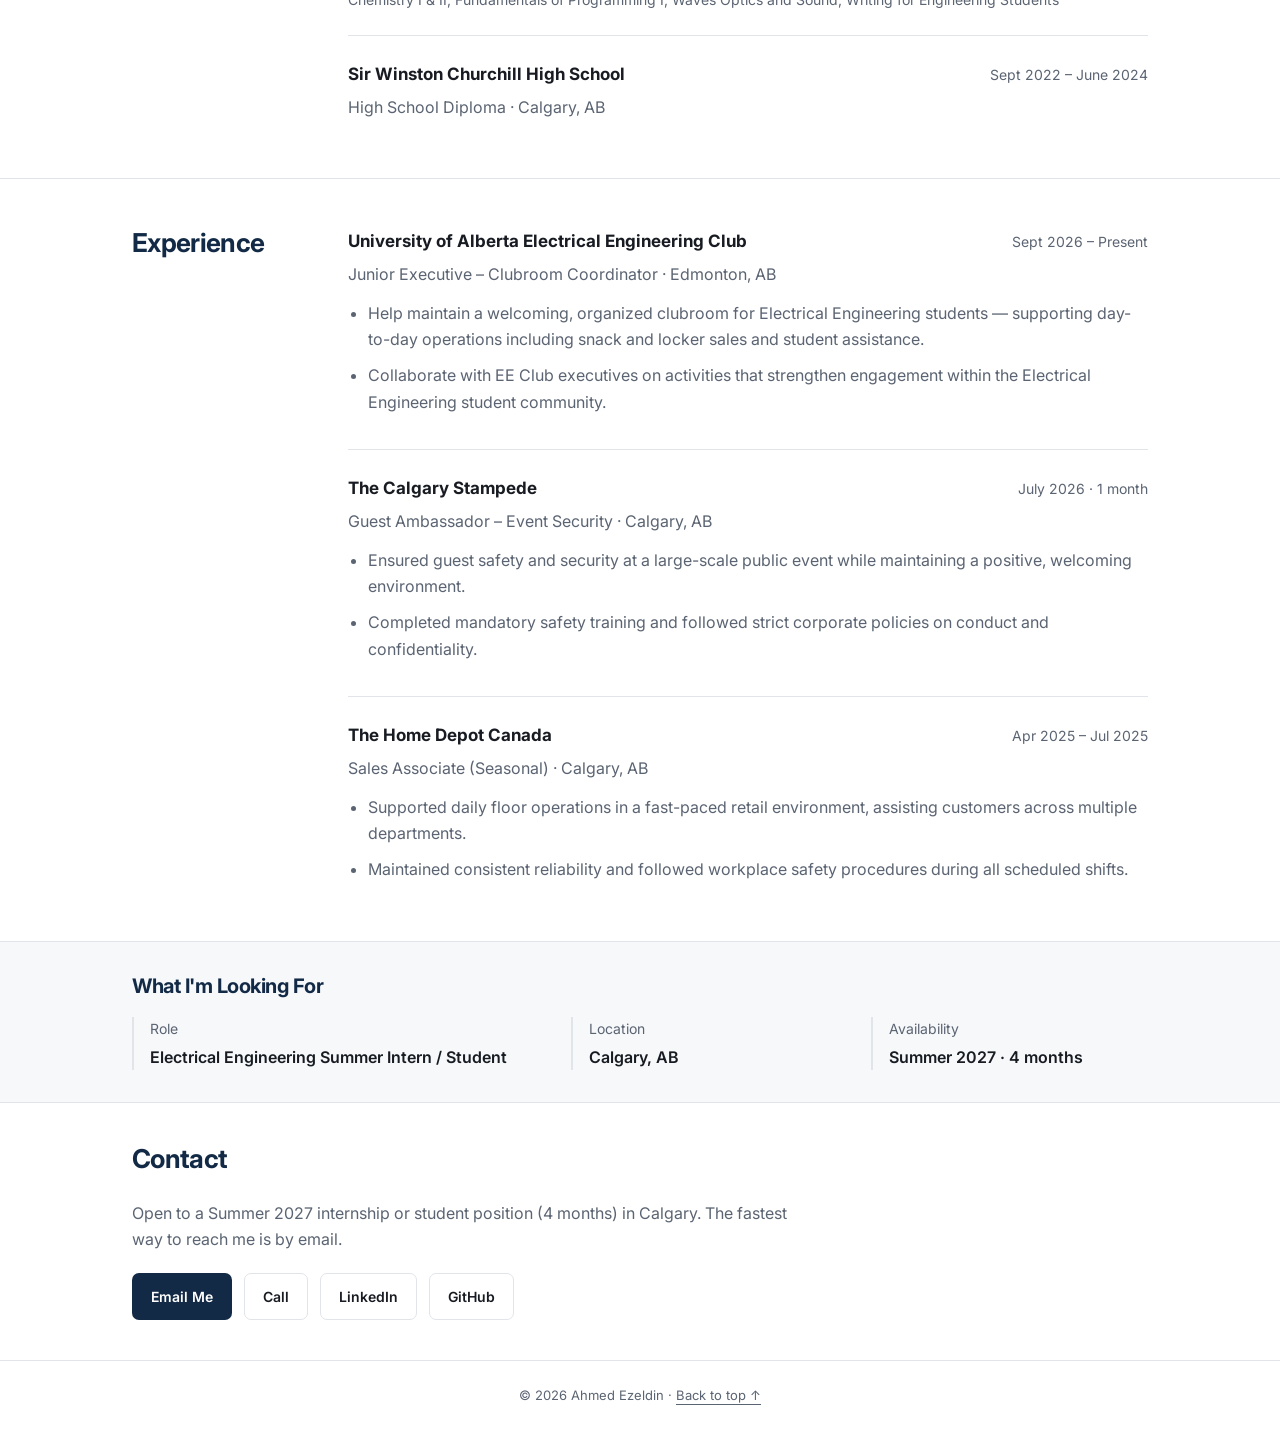
==== commit 7042881c: "Reorganise project section into one cohesive flow Overview + built-with card, 3D walkthrough in a ma" ====
--- a/index.html
+++ b/index.html
@@ -169,22 +169,31 @@
   .chips-sm { margin:0 0 18px; }
   .chips-sm li { font-size:13px; padding:4px 10px; }
 
-  /* Lead with the engineering work; keep the actual prototype photos uncropped. */
+  /* Project: overview → 3D walkthrough → contributions + prototype photos, all on one card style. */
   #project { background:var(--bg-alt); }
-  .project-box {
-    display:grid; grid-template-columns:minmax(0,1.15fr) minmax(0,1fr); column-gap:36px;
-    padding:28px; border:1px solid var(--line); border-radius:12px; background:var(--surface);
-    box-shadow:var(--shadow);
-  }
-  .project-box > * { grid-column:1; min-width:0; }
-  .project-box h3 { font-size:24px; margin-bottom:8px; }
-  .project-sub { font-size:14px; color:var(--text-dim); margin-bottom:20px; }
-  .project-box p, .project-box li { font-size:16px; }
-  .project-box > p:last-child { margin:16px 0 0; font-weight:600; color:var(--steel); }
-  .project-media {
-    grid-column:2; grid-row:1 / span 6; align-self:start; display:grid;
-    grid-template-columns:1fr 1fr; gap:12px; margin:0; padding:0;
-  }
+  .proj-head { display:grid; grid-template-columns:minmax(0,1.6fr) minmax(0,1fr); gap:40px; align-items:start; }
+  .proj-intro h3 { font-size:28px; margin-bottom:6px; }
+  .project-sub { font-size:14px; color:var(--text-dim); margin-bottom:16px; }
+  .proj-intro p { font-size:17px; color:var(--text); margin:0; }
+  .proj-card, .proj-meta, .proj-detail {
+    border:1px solid var(--line); border-radius:14px; background:var(--surface); box-shadow:var(--shadow);
+  }
+  .proj-meta { padding:22px; }
+  .proj-label {
+    font-size:12px; font-weight:600; letter-spacing:.08em; text-transform:uppercase;
+    color:var(--text-dim); margin-bottom:12px;
+  }
+  [dir="rtl"] .proj-label { letter-spacing:normal; }
+  .proj-meta .chips { margin-bottom:18px; }
+  .proj-link { font-size:15px; font-weight:600; color:var(--steel); }
+  .proj-detail {
+    display:grid; grid-template-columns:minmax(0,1.35fr) minmax(0,1fr); gap:40px;
+    margin-top:32px; padding:28px; scroll-margin-top:100px;
+  }
+  .proj-contrib ul { margin:0; }
+  .proj-contrib li { font-size:16px; }
+  .proj-contrib li:last-child { margin-bottom:0; }
+  .project-media { display:grid; grid-template-columns:1fr 1fr; gap:12px; margin:0; padding:0; }
   .project-media a { display:block; border-radius:8px; cursor:zoom-in; }
   .project-media img {
     width:100%; height:auto; border:1px solid var(--line); border-radius:8px;
@@ -232,12 +241,15 @@
   .contact-links { display:flex; flex-wrap:wrap; gap:12px; margin-top:20px; }
   /* Scroll-driven 3D walkthrough of the finished cooler design. */
   :root { --header-h:77px; }
-  .explorer { position:relative; height:460vh; margin-top:40px; }
+  .explorer { position:relative; height:460vh; margin-top:24px; }
   .explorer-stage {
     position:sticky; top:var(--header-h); height:calc(100vh - var(--header-h)); height:calc(100svh - var(--header-h));
     display:grid; grid-template-columns:minmax(0,1.55fr) minmax(0,1fr); gap:32px; align-items:center;
   }
-  .explorer-view { position:relative; height:100%; min-height:0; }
+  .explorer-view {
+    position:relative; height:calc(100% - 48px); min-height:0; overflow:hidden;
+    border:1px solid var(--line); border-radius:14px; background:var(--surface); box-shadow:var(--shadow);
+  }
   .explorer-view canvas { position:absolute; inset:0; width:100%; height:100%; display:block; }
   .explorer-labels { position:absolute; inset:0; pointer-events:none; overflow:hidden; }
   .x-label {
@@ -284,15 +296,10 @@
   .explorer-skip { font-size:13px; color:var(--text-dim); }
   .explorer-skip:hover { color:var(--steel); }
   .explorer.is-static { height:auto; }
-  .explorer.is-static .explorer-stage { position:relative; top:auto; height:auto; }
+  .explorer.is-static .explorer-stage { position:relative; top:auto; height:auto; padding:24px 0 0; }
   .explorer.is-static .explorer-view { height:420px; }
   .explorer.is-static .explorer-steps li { grid-area:auto; opacity:1; transform:none; margin-bottom:18px; }
   .explorer.is-static .explorer-dots, .explorer.is-static .explorer-count, .explorer.is-static .explorer-skip { display:none; }
-  .proto-tag {
-    position:absolute; top:8px; inset-inline-start:8px; z-index:1; font-size:11px; font-weight:600;
-    letter-spacing:.04em; color:#fff; background:rgba(14,20,27,0.72); padding:3px 8px; border-radius:999px;
-  }
-  .project-media a { position:relative; }
   footer { padding:24px; border-top:1px solid var(--line); text-align:center; color:var(--text-dim); font-size:13px; }
   footer a { color:var(--text-dim); }
   footer a:hover { color:var(--steel); }
@@ -305,12 +312,13 @@
     .explorer { height:420vh; margin-top:28px; }
     .explorer-stage { grid-template-columns:minmax(0,1fr); grid-template-rows:minmax(0,1fr) auto; gap:4px; align-items:stretch; }
     .explorer-copy { padding-bottom:18px; }
+    .explorer-view { height:calc(100% - 12px); margin-top:12px; }
     .explorer-steps h3 { font-size:19px; margin-bottom:6px; }
     .explorer-steps p { font-size:15px; }
     .explorer-dots { margin:12px 0 4px; }
     .explorer.is-static .explorer-view { height:320px; }
-    .project-box { grid-template-columns:minmax(0,1fr); }
-    .project-media { grid-column:1; grid-row:auto; margin-top:20px; max-width:480px; width:100%; }
+    .proj-head, .proj-detail { grid-template-columns:minmax(0,1fr); gap:24px; }
+    .project-media { max-width:480px; }
     #skills .wrap, #education .wrap, #experience .wrap { grid-template-columns:140px minmax(0,1fr); gap:0 24px; }
     .skill-cols { grid-template-columns:1fr; gap:24px; }
   }
@@ -328,7 +336,8 @@
     .hero-ctas .btn { flex:1 1 auto; }
     section { padding:36px 0; }
     h2.h { font-size:24px; margin-bottom:20px; }
-    .project-box { padding:20px; }
+    .proj-intro h3 { font-size:24px; }
+    .proj-meta, .proj-detail { padding:20px; }
     .project-media { gap:8px; }
     #skills .wrap, #education .wrap, #experience .wrap { display:block; }
     .looking-grid { grid-template-columns:1fr; gap:16px; }
@@ -340,12 +349,13 @@
   }
   @media print {
     html { scroll-behavior:auto; }
-    header.top, .skip-link, .avail, .hero-ctas, .contact-links, #lightbox, .to-top, .explorer, .proto-tag { display:none !important; }
+    header.top, .skip-link, .avail, .hero-ctas, .contact-links, #lightbox, .to-top, .explorer { display:none !important; }
     .chips li { background:none; border:1px solid #ccc; color:#000; }
     .wrap { max-width:none; padding:0; }
     section, .hero, #contact, #looking { padding:18px 0; }
     .hero h1 { font-size:30px; }
-    .project-box { display:block; box-shadow:none; padding:16px; }
+    .proj-head, .proj-detail { display:block; box-shadow:none; }
+    .proj-meta, .proj-detail { padding:16px; margin-top:12px; }
     .project-media { max-width:260px; margin-top:12px; }
     h2,h3 { break-after:avoid; }
     .entry, .project-media { break-inside:avoid; }
@@ -403,10 +413,19 @@
   <section id="project">
     <div class="wrap">
       <h2 class="h" data-en="Project" data-ar="المشروع">Project</h2>
-      <div class="project-box">
-        <h3 data-en="Medicine Cooler" data-ar="مبرّد الأدوية">Medicine Cooler</h3>
-        <div class="project-sub" data-en="Team engineering design project &middot; University of Lethbridge (ENGG 1600)" data-ar="مشروع تصميم هندسي جماعي · جامعة ليثبريدج (ENGG 1600)">Team engineering design project · University of Lethbridge (ENGG 1600)</div>
-        <ul class="chips chips-sm" aria-label="Technologies used">
+      <article class="proj">
+        <div class="proj-head">
+          <div class="proj-intro">
+            <h3 data-en="Medicine Cooler" data-ar="مبرّد الأدوية">Medicine Cooler</h3>
+            <div class="project-sub" data-en="Team engineering design project &middot; University of Lethbridge (ENGG 1600)" data-ar="مشروع تصميم هندسي جماعي · جامعة ليثبريدج (ENGG 1600)">Team engineering design project · University of Lethbridge (ENGG 1600)</div>
+            <p data-en="A four-person first-year design project: a smart cooler to keep temperature-sensitive medication such as insulin within a 2–8°C target range. I wrote the ESP32 firmware and designed the enclosure."
+           data-ar="مشروع تصميم من إعداد أربعة طلاب في السنة الأولى: حافظة ذكية لإبقاء الأدوية الحساسة للحرارة مثل الإنسولين ضمن نطاق مستهدف بين 2 و8 درجات مئوية. كتبتُ البرنامج الثابت للـ ESP32 وصمّمتُ الهيكل.">
+          A four-person first-year design project: a smart cooler to keep temperature-sensitive medication such as insulin within a 2–8°C target range. I wrote the ESP32 firmware and designed the enclosure.
+        </p>
+          </div>
+          <div class="proj-meta">
+            <div class="proj-label" data-en="Built with" data-ar="التقنيات المستخدمة">Built with</div>
+            <ul class="chips chips-sm" aria-label="Technologies used">
           <li>ESP32</li>
           <li>Arduino/C++</li>
           <li>DS18B20</li>
@@ -415,25 +434,9 @@
           <li data-en="Peltier cooling" data-ar="تبريد بلتييه">Peltier cooling</li>
           <li data-en="3D-printed enclosure" data-ar="هيكل مطبوع ثلاثي الأبعاد">3D-printed enclosure</li>
         </ul>
-        <p data-en="A four-person first-year design project: a smart cooler to keep temperature-sensitive medication such as insulin within a 2–8°C target range. I wrote the ESP32 firmware and designed the enclosure."
-           data-ar="مشروع تصميم من إعداد أربعة طلاب في السنة الأولى: حافظة ذكية لإبقاء الأدوية الحساسة للحرارة مثل الإنسولين ضمن نطاق مستهدف بين 2 و8 درجات مئوية. كتبتُ البرنامج الثابت للـ ESP32 وصمّمتُ الهيكل.">
-          A four-person first-year design project: a smart cooler to keep temperature-sensitive medication such as insulin within a 2–8°C target range. I wrote the ESP32 firmware and designed the enclosure.
-        </p>
-        <ul>
-          <li><span data-en="Wrote the ESP32 firmware (Arduino/C++): DS18B20 temperature sensing, live readout on a 128×64 OLED, threshold-based relay switching for the cooling stage, and an escalating buzzer alert." data-ar="كتبتُ البرنامج الثابت للـ ESP32 (لغة Arduino/C++): قراءة الحرارة عبر مستشعر DS18B20، وعرضها لحظياً على شاشة OLED بدقة 128×64، وتشغيل مرحّل مرحلة التبريد عند تجاوز عتبة محددة، وتنبيه صوتي متصاعد.">Wrote the ESP32 firmware (Arduino/C++): DS18B20 temperature sensing, live readout on a 128×64 OLED, threshold-based relay switching for the cooling stage, and an escalating buzzer alert.</span></li>
-          <li><span data-en="Designed the full enclosure — seven 3D-printed parts (insulated outer shell, inner liner, electronics bay, and lids) plus the insulation layout." data-ar="صمّمتُ الهيكل بالكامل — سبع قطع مطبوعة ثلاثية الأبعاد (غلاف خارجي معزول، وبطانة داخلية، وحجيرة إلكترونيات، وأغطية) إضافةً إلى تخطيط العزل.">Designed the full enclosure — seven 3D-printed parts (insulated outer shell, inner liner, electronics bay, and lids) plus the insulation layout.</span></li>
-          <li><span data-en="Assembled the Peltier thermoelectric cooling stage and integrated it with the relay control, then bench-tested the full system with an ice-water setup." data-ar="جمّعتُ مرحلة التبريد الكهروحرارية بوحدة بلتييه ودمجتُها مع التحكم بالمرحّل، ثم اختبرتُ النظام كاملاً على الطاولة باستخدام ماء مثلج.">Assembled the Peltier thermoelectric cooling stage and integrated it with the relay control, then bench-tested the full system with an ice-water setup.</span></li>
-        </ul>
-        <figure class="project-media">
-          <a href="/media/medicine-cooler-unit.jpg"><span class="proto-tag" data-en="Prototype" data-ar="نموذج أولي">Prototype</span><img src="/media/medicine-cooler-unit.jpg" width="675" height="1200" loading="lazy" decoding="async"
-               alt="The 3D-printed control unit powered on, its OLED reading “Medicine Cooler — 21.9 C — STATUS: COOLING ON”, with the ESP32 and wiring in the open printed enclosure." data-alt-en="The 3D-printed control unit powered on, its OLED reading “Medicine Cooler — 21.9 C — STATUS: COOLING ON”, with the ESP32 and wiring in the open printed enclosure." data-alt-ar="وحدة التحكم المطبوعة ثلاثية الأبعاد أثناء التشغيل، وتعرض شاشة OLED «Medicine Cooler — 21.9 C — STATUS: COOLING ON»، مع ESP32 والأسلاك داخل الهيكل المطبوع المفتوح." /></a>
-          <a href="/media/medicine-cooler-build.jpg"><span class="proto-tag" data-en="Prototype" data-ar="نموذج أولي">Prototype</span><img src="/media/medicine-cooler-build.jpg" width="675" height="1200" loading="lazy" decoding="async"
-               alt="The assembled insulated enclosure with a Peltier heat-sink and fan mounted on the back panel, wired through a relay module in a separate electronics box." data-alt-en="The assembled insulated enclosure with a Peltier heat-sink and fan mounted on the back panel, wired through a relay module in a separate electronics box." data-alt-ar="الهيكل المعزول بعد تجميعه، مع مشتت حرارة ومروحة بلتييه مثبتين على اللوحة الخلفية، وموصلين عبر وحدة مرحّل داخل صندوق إلكترونيات منفصل." /></a>
-          <figcaption data-en="The control unit running, and the assembled cooler with its Peltier cooling stage and relay-switched electronics."
-                      data-ar="وحدة التحكم أثناء التشغيل، والمبرّد المُجمَّع مع مرحلة تبريد بلتييه وإلكترونيات مُبدَّلة بالمرحّل.">The control unit running, and the assembled cooler with its Peltier cooling stage and relay-switched electronics.</figcaption>
-        </figure>
-        <p><a href="https://github.com/ahmedezeldin/medicine-cooler" target="_blank" rel="noopener" data-en="View the firmware on GitHub →" data-ar="عرض البرنامج الثابت على GitHub ←">View the firmware on GitHub →</a></p>
-      </div>
+            <a class="proj-link" href="https://github.com/ahmedezeldin/medicine-cooler" target="_blank" rel="noopener" data-en="View the firmware on GitHub →" data-ar="عرض البرنامج الثابت على GitHub ←">View the firmware on GitHub →</a>
+          </div>
+        </div>
 
       <div class="explorer" id="explorer" hidden>
         <div class="explorer-stage">
@@ -446,8 +449,8 @@
             <ol class="explorer-steps">
           <li data-step="0" class="is-active">
             <h3 data-en="The finished design" data-ar="التصميم النهائي">The finished design</h3>
-            <p data-en="A 3D render of the completed cooler: both printed halves bonded together, wiring routed out of sight, and the control unit mounted to the side. The photos above show the working prototype."
-               data-ar="نموذج ثلاثي الأبعاد للمبرّد في صورته النهائية: نصفا الهيكل المطبوع ملتصقان، والأسلاك مخفية، ووحدة التحكم مثبتة على الجانب. تُظهر الصور أعلاه النموذج الأولي العامل.">A 3D render of the completed cooler: both printed halves bonded together, wiring routed out of sight, and the control unit mounted to the side. The photos above show the working prototype.</p>
+            <p data-en="A 3D render of the completed cooler: both printed halves bonded together, wiring routed out of sight, and the control unit mounted to the side. The photos below show the working prototype."
+               data-ar="نموذج ثلاثي الأبعاد للمبرّد في صورته النهائية: نصفا الهيكل المطبوع ملتصقان، والأسلاك مخفية، ووحدة التحكم مثبتة على الجانب. تُظهر الصور أدناه النموذج الأولي العامل.">A 3D render of the completed cooler: both printed halves bonded together, wiring routed out of sight, and the control unit mounted to the side. The photos below show the working prototype.</p>
           </li>
           <li data-step="1">
             <h3 data-en="Insulated enclosure" data-ar="الهيكل المعزول">Insulated enclosure</h3>
@@ -477,10 +480,33 @@
           <button type="button" aria-label="Step 4"></button>
           <button type="button" aria-label="Step 5"></button>
             </div>
-            <a class="explorer-skip" href="#skills" data-en="Skip to Skills ↓" data-ar="انتقل إلى المهارات ↓">Skip to Skills ↓</a>
+            <a class="explorer-skip" href="#proj-detail" data-en="Skip animation ↓" data-ar="تخطي الرسوم المتحركة ↓">Skip animation ↓</a>
           </div>
         </div>
       </div>
+
+        <div class="proj-detail" id="proj-detail">
+          <div class="proj-contrib">
+            <div class="proj-label" data-en="My contributions" data-ar="مساهماتي">My contributions</div>
+            <ul>
+          <li><span data-en="Wrote the ESP32 firmware (Arduino/C++): DS18B20 temperature sensing, live readout on a 128×64 OLED, threshold-based relay switching for the cooling stage, and an escalating buzzer alert." data-ar="كتبتُ البرنامج الثابت للـ ESP32 (لغة Arduino/C++): قراءة الحرارة عبر مستشعر DS18B20، وعرضها لحظياً على شاشة OLED بدقة 128×64، وتشغيل مرحّل مرحلة التبريد عند تجاوز عتبة محددة، وتنبيه صوتي متصاعد.">Wrote the ESP32 firmware (Arduino/C++): DS18B20 temperature sensing, live readout on a 128×64 OLED, threshold-based relay switching for the cooling stage, and an escalating buzzer alert.</span></li>
+          <li><span data-en="Designed the full enclosure — seven 3D-printed parts (insulated outer shell, inner liner, electronics bay, and lids) plus the insulation layout." data-ar="صمّمتُ الهيكل بالكامل — سبع قطع مطبوعة ثلاثية الأبعاد (غلاف خارجي معزول، وبطانة داخلية، وحجيرة إلكترونيات، وأغطية) إضافةً إلى تخطيط العزل.">Designed the full enclosure — seven 3D-printed parts (insulated outer shell, inner liner, electronics bay, and lids) plus the insulation layout.</span></li>
+          <li><span data-en="Assembled the Peltier thermoelectric cooling stage and integrated it with the relay control, then bench-tested the full system with an ice-water setup." data-ar="جمّعتُ مرحلة التبريد الكهروحرارية بوحدة بلتييه ودمجتُها مع التحكم بالمرحّل، ثم اختبرتُ النظام كاملاً على الطاولة باستخدام ماء مثلج.">Assembled the Peltier thermoelectric cooling stage and integrated it with the relay control, then bench-tested the full system with an ice-water setup.</span></li>
+        </ul>
+          </div>
+          <div class="proj-proto">
+            <div class="proj-label" data-en="Prototype build" data-ar="النموذج الأولي">Prototype build</div>
+            <figure class="project-media">
+          <a href="/media/medicine-cooler-unit.jpg"><img src="/media/medicine-cooler-unit.jpg" width="675" height="1200" loading="lazy" decoding="async"
+               alt="The 3D-printed control unit powered on, its OLED reading “Medicine Cooler — 21.9 C — STATUS: COOLING ON”, with the ESP32 and wiring in the open printed enclosure." data-alt-en="The 3D-printed control unit powered on, its OLED reading “Medicine Cooler — 21.9 C — STATUS: COOLING ON”, with the ESP32 and wiring in the open printed enclosure." data-alt-ar="وحدة التحكم المطبوعة ثلاثية الأبعاد أثناء التشغيل، وتعرض شاشة OLED «Medicine Cooler — 21.9 C — STATUS: COOLING ON»، مع ESP32 والأسلاك داخل الهيكل المطبوع المفتوح." /></a>
+          <a href="/media/medicine-cooler-build.jpg"><img src="/media/medicine-cooler-build.jpg" width="675" height="1200" loading="lazy" decoding="async"
+               alt="The assembled insulated enclosure with a Peltier heat-sink and fan mounted on the back panel, wired through a relay module in a separate electronics box." data-alt-en="The assembled insulated enclosure with a Peltier heat-sink and fan mounted on the back panel, wired through a relay module in a separate electronics box." data-alt-ar="الهيكل المعزول بعد تجميعه، مع مشتت حرارة ومروحة بلتييه مثبتين على اللوحة الخلفية، وموصلين عبر وحدة مرحّل داخل صندوق إلكترونيات منفصل." /></a>
+          <figcaption data-en="The control unit running, and the assembled cooler with its Peltier cooling stage and relay-switched electronics."
+                      data-ar="وحدة التحكم أثناء التشغيل، والمبرّد المُجمَّع مع مرحلة تبريد بلتييه وإلكترونيات مُبدَّلة بالمرحّل.">The control unit running, and the assembled cooler with its Peltier cooling stage and relay-switched electronics.</figcaption>
+        </figure>
+          </div>
+        </div>
+      </article>
     </div>
   </section>
 
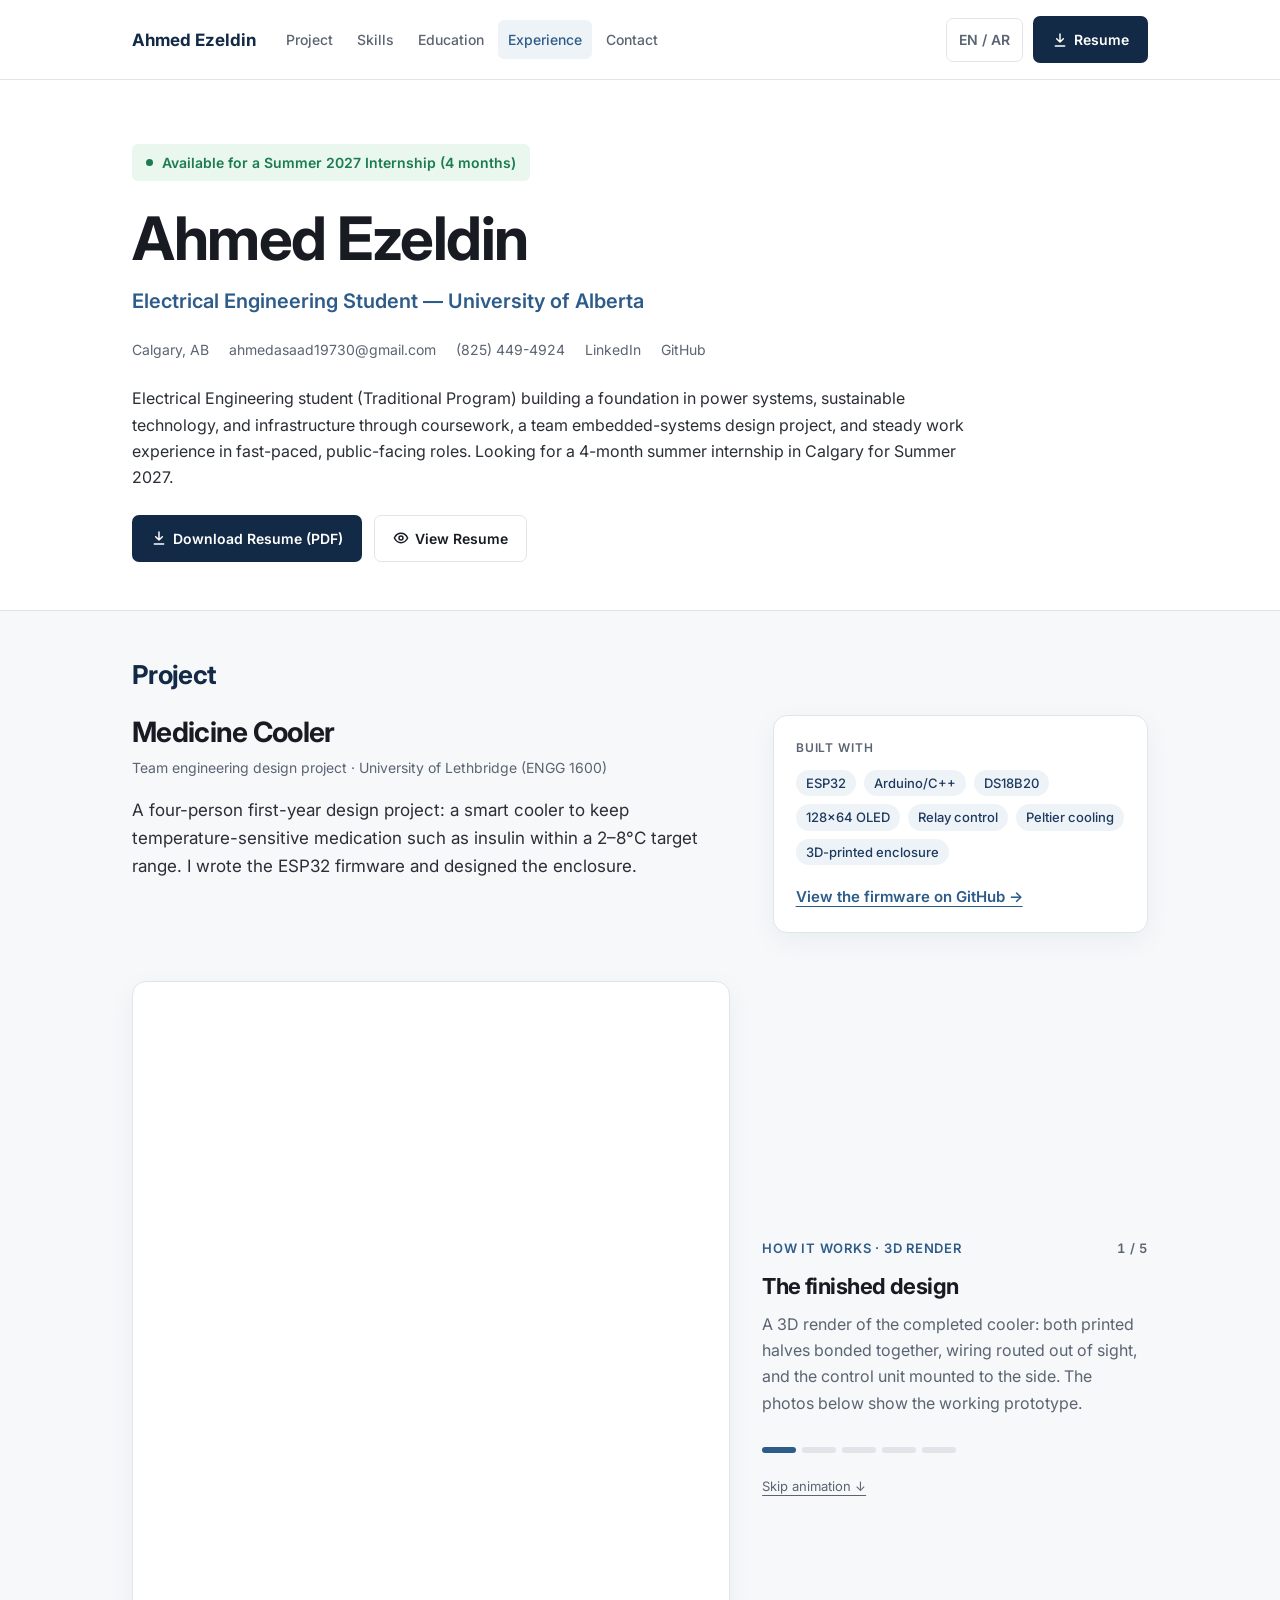
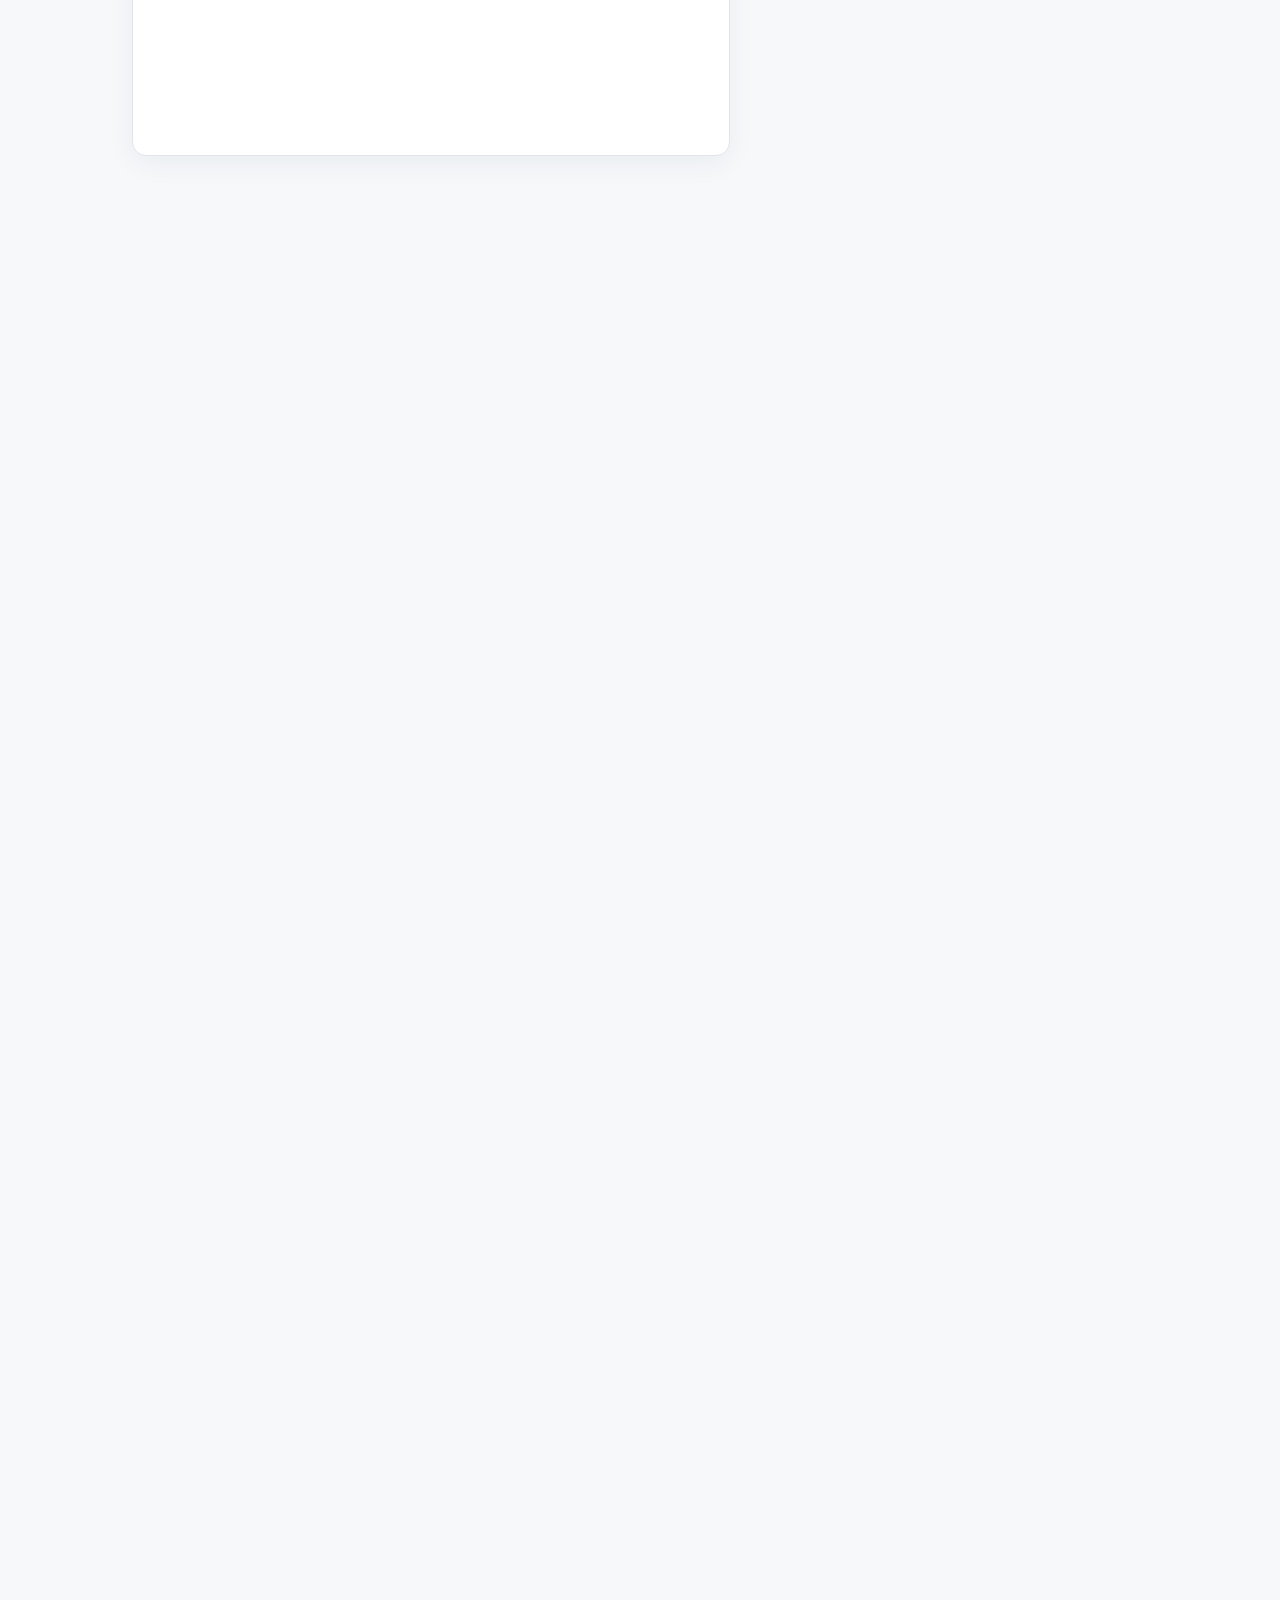
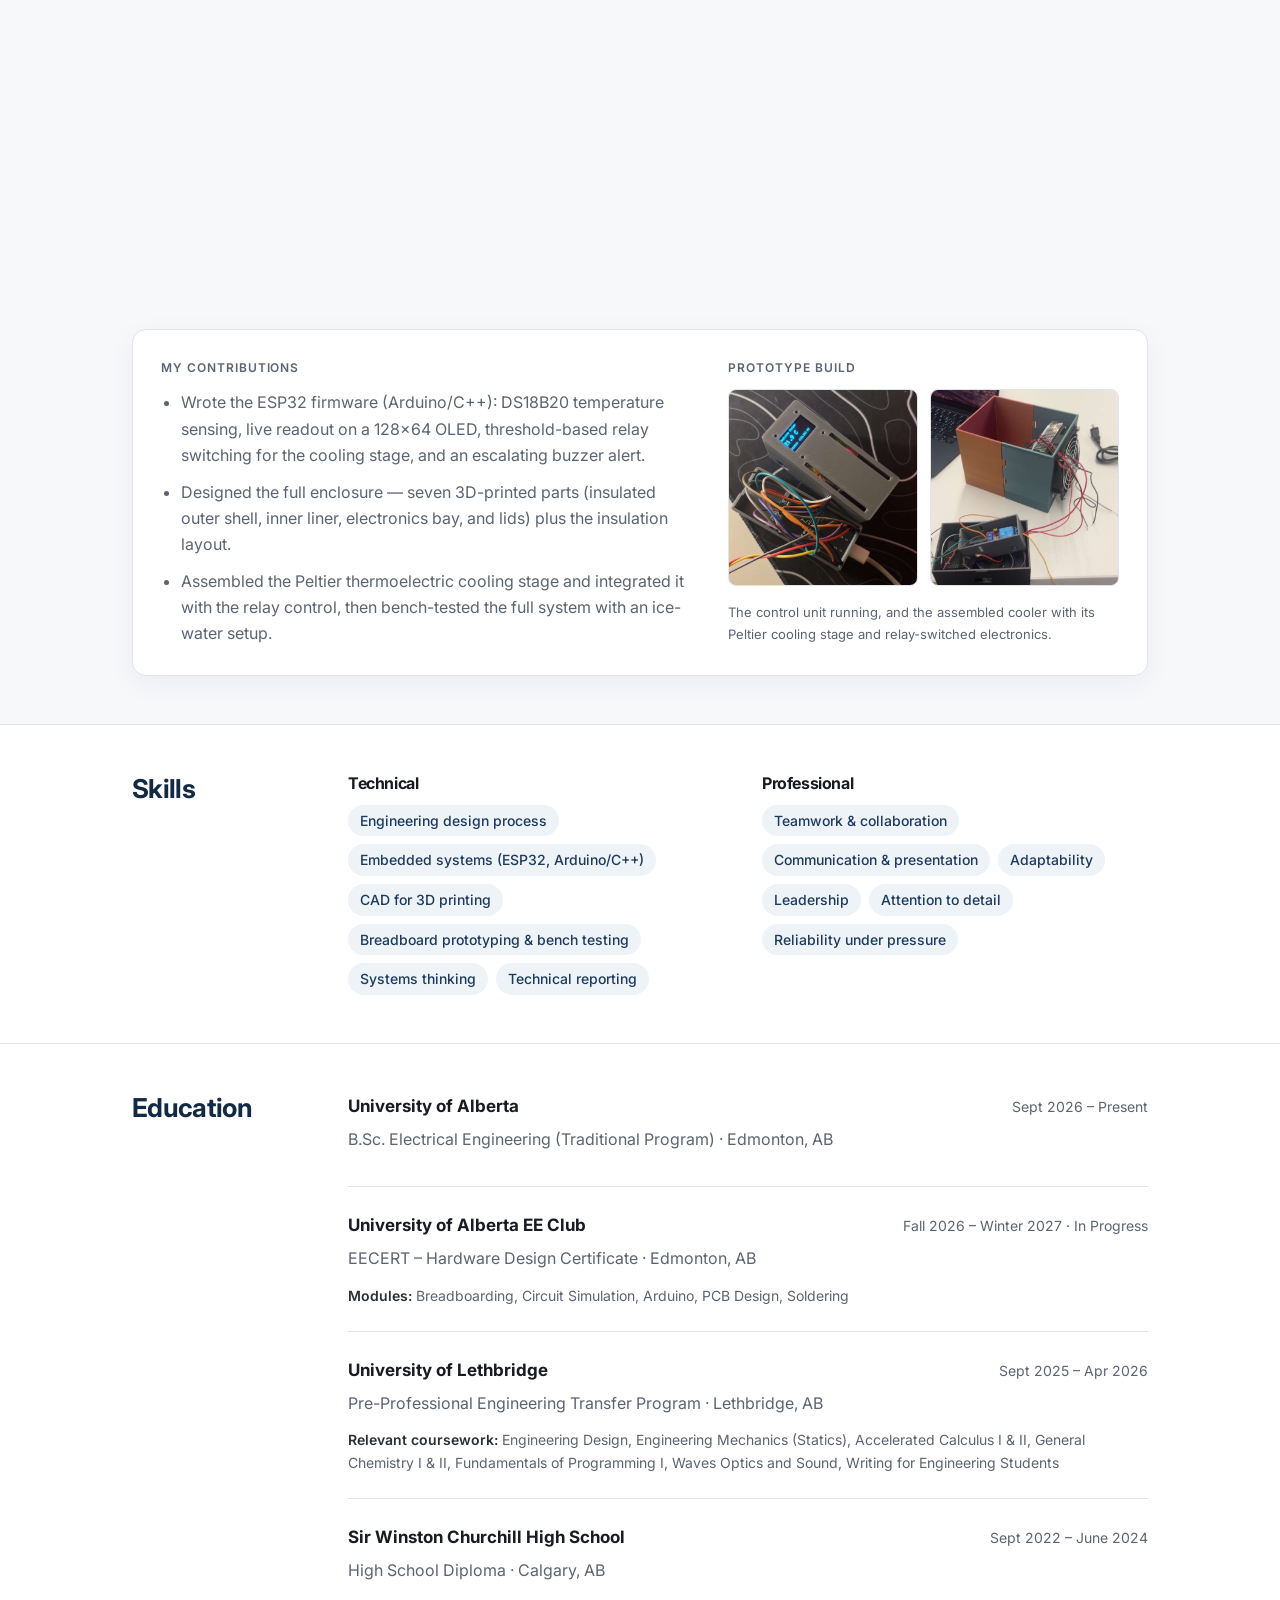
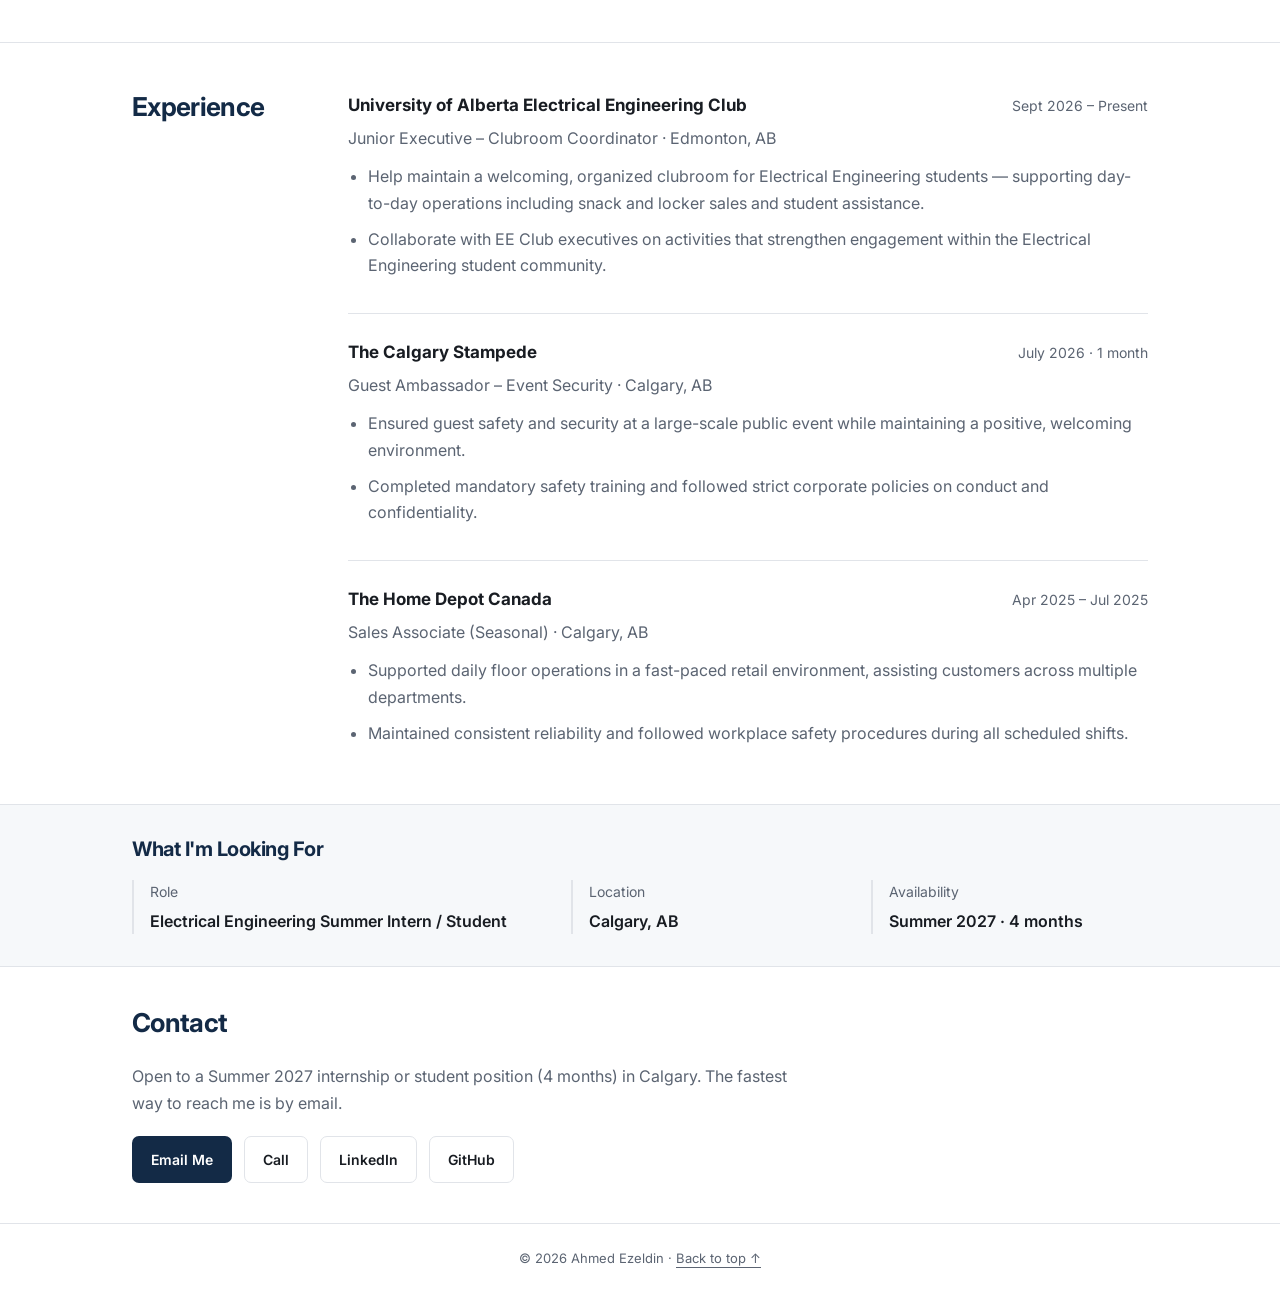
==== commit 5c7b49b5: "Crop project photos to remove background clutter Co-Authored-By: Claude Opus 5.5 <noreply@anthropic." ====
--- a/index.html
+++ b/index.html
@@ -497,9 +497,9 @@
           <div class="proj-proto">
             <div class="proj-label" data-en="Prototype build" data-ar="النموذج الأولي">Prototype build</div>
             <figure class="project-media">
-          <a href="/media/medicine-cooler-unit.jpg"><img src="/media/medicine-cooler-unit.jpg" width="675" height="1200" loading="lazy" decoding="async"
+          <a href="/media/medicine-cooler-unit.jpg"><img src="/media/medicine-cooler-unit.jpg" width="615" height="640" loading="lazy" decoding="async"
                alt="The 3D-printed control unit powered on, its OLED reading “Medicine Cooler — 21.9 C — STATUS: COOLING ON”, with the ESP32 and wiring in the open printed enclosure." data-alt-en="The 3D-printed control unit powered on, its OLED reading “Medicine Cooler — 21.9 C — STATUS: COOLING ON”, with the ESP32 and wiring in the open printed enclosure." data-alt-ar="وحدة التحكم المطبوعة ثلاثية الأبعاد أثناء التشغيل، وتعرض شاشة OLED «Medicine Cooler — 21.9 C — STATUS: COOLING ON»، مع ESP32 والأسلاك داخل الهيكل المطبوع المفتوح." /></a>
-          <a href="/media/medicine-cooler-build.jpg"><img src="/media/medicine-cooler-build.jpg" width="675" height="1200" loading="lazy" decoding="async"
+          <a href="/media/medicine-cooler-build.jpg"><img src="/media/medicine-cooler-build.jpg" width="615" height="640" loading="lazy" decoding="async"
                alt="The assembled insulated enclosure with a Peltier heat-sink and fan mounted on the back panel, wired through a relay module in a separate electronics box." data-alt-en="The assembled insulated enclosure with a Peltier heat-sink and fan mounted on the back panel, wired through a relay module in a separate electronics box." data-alt-ar="الهيكل المعزول بعد تجميعه، مع مشتت حرارة ومروحة بلتييه مثبتين على اللوحة الخلفية، وموصلين عبر وحدة مرحّل داخل صندوق إلكترونيات منفصل." /></a>
           <figcaption data-en="The control unit running, and the assembled cooler with its Peltier cooling stage and relay-switched electronics."
                       data-ar="وحدة التحكم أثناء التشغيل، والمبرّد المُجمَّع مع مرحلة تبريد بلتييه وإلكترونيات مُبدَّلة بالمرحّل.">The control unit running, and the assembled cooler with its Peltier cooling stage and relay-switched electronics.</figcaption>
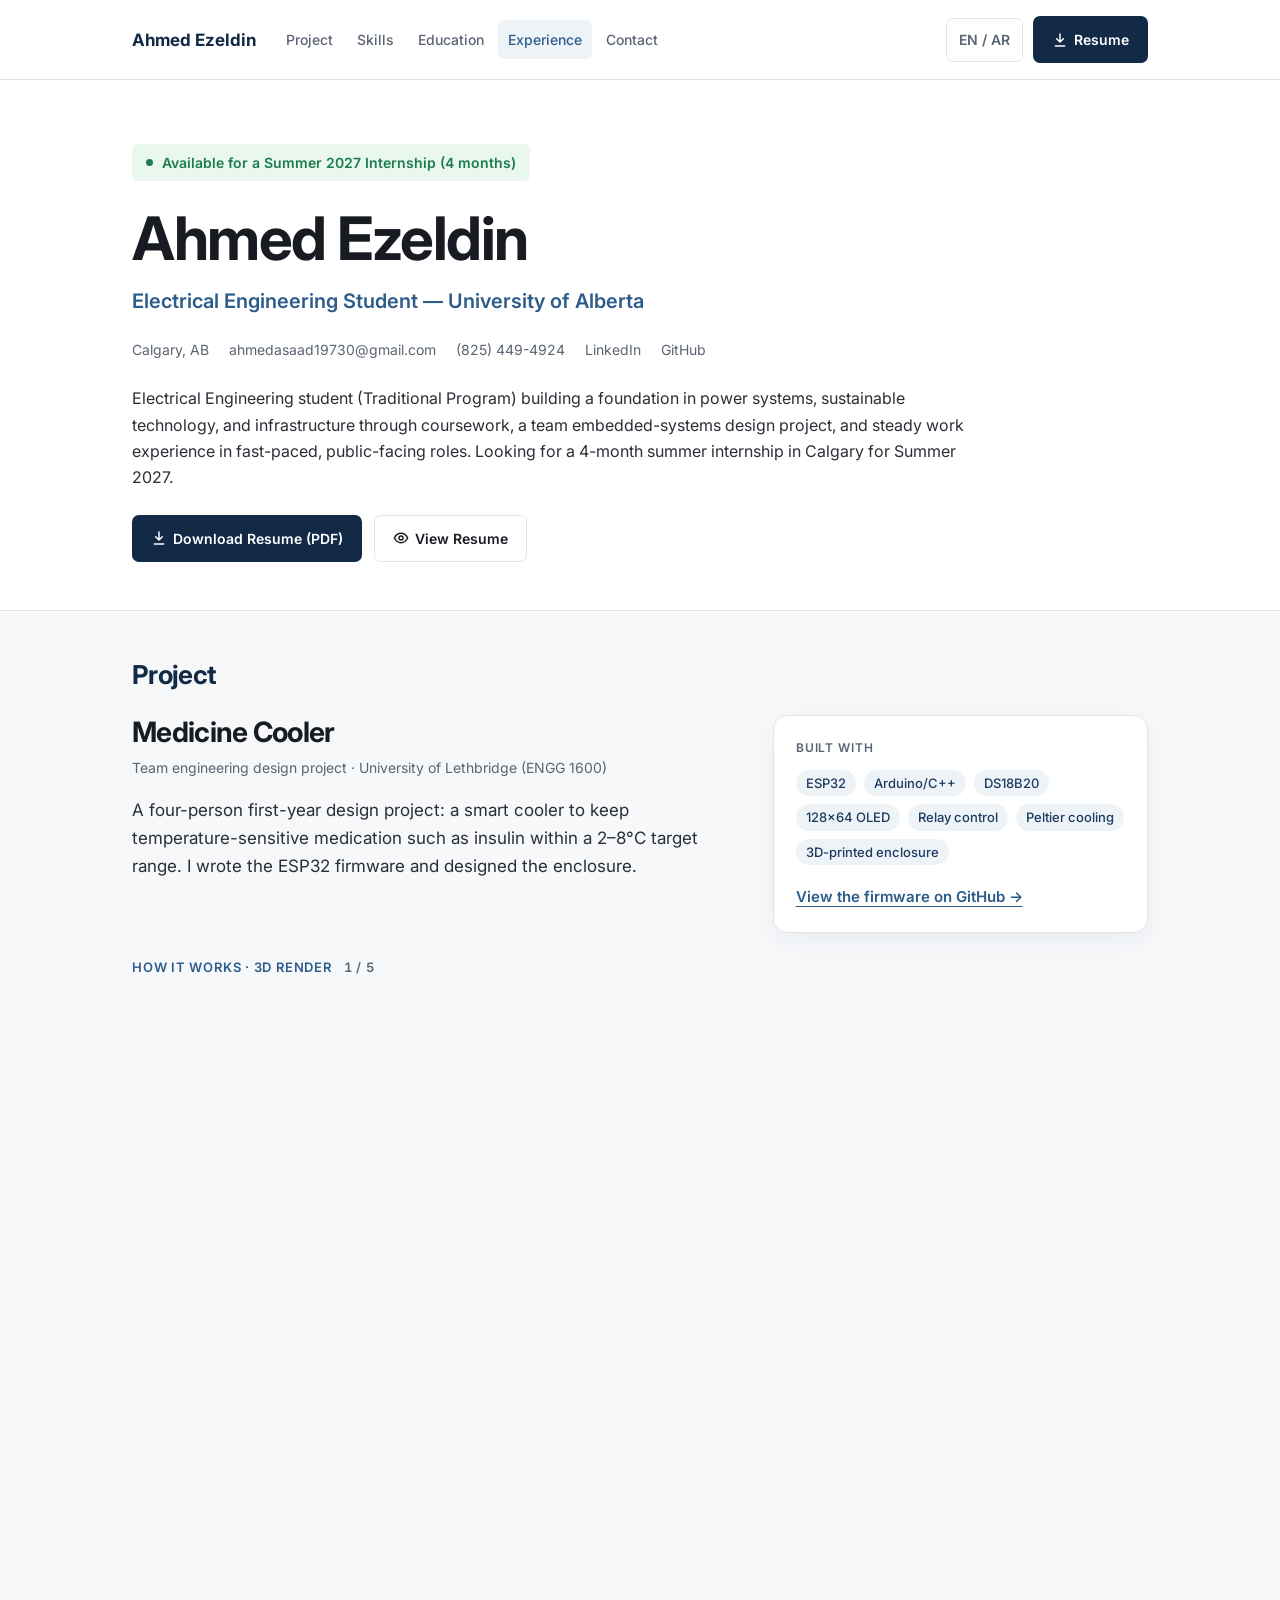
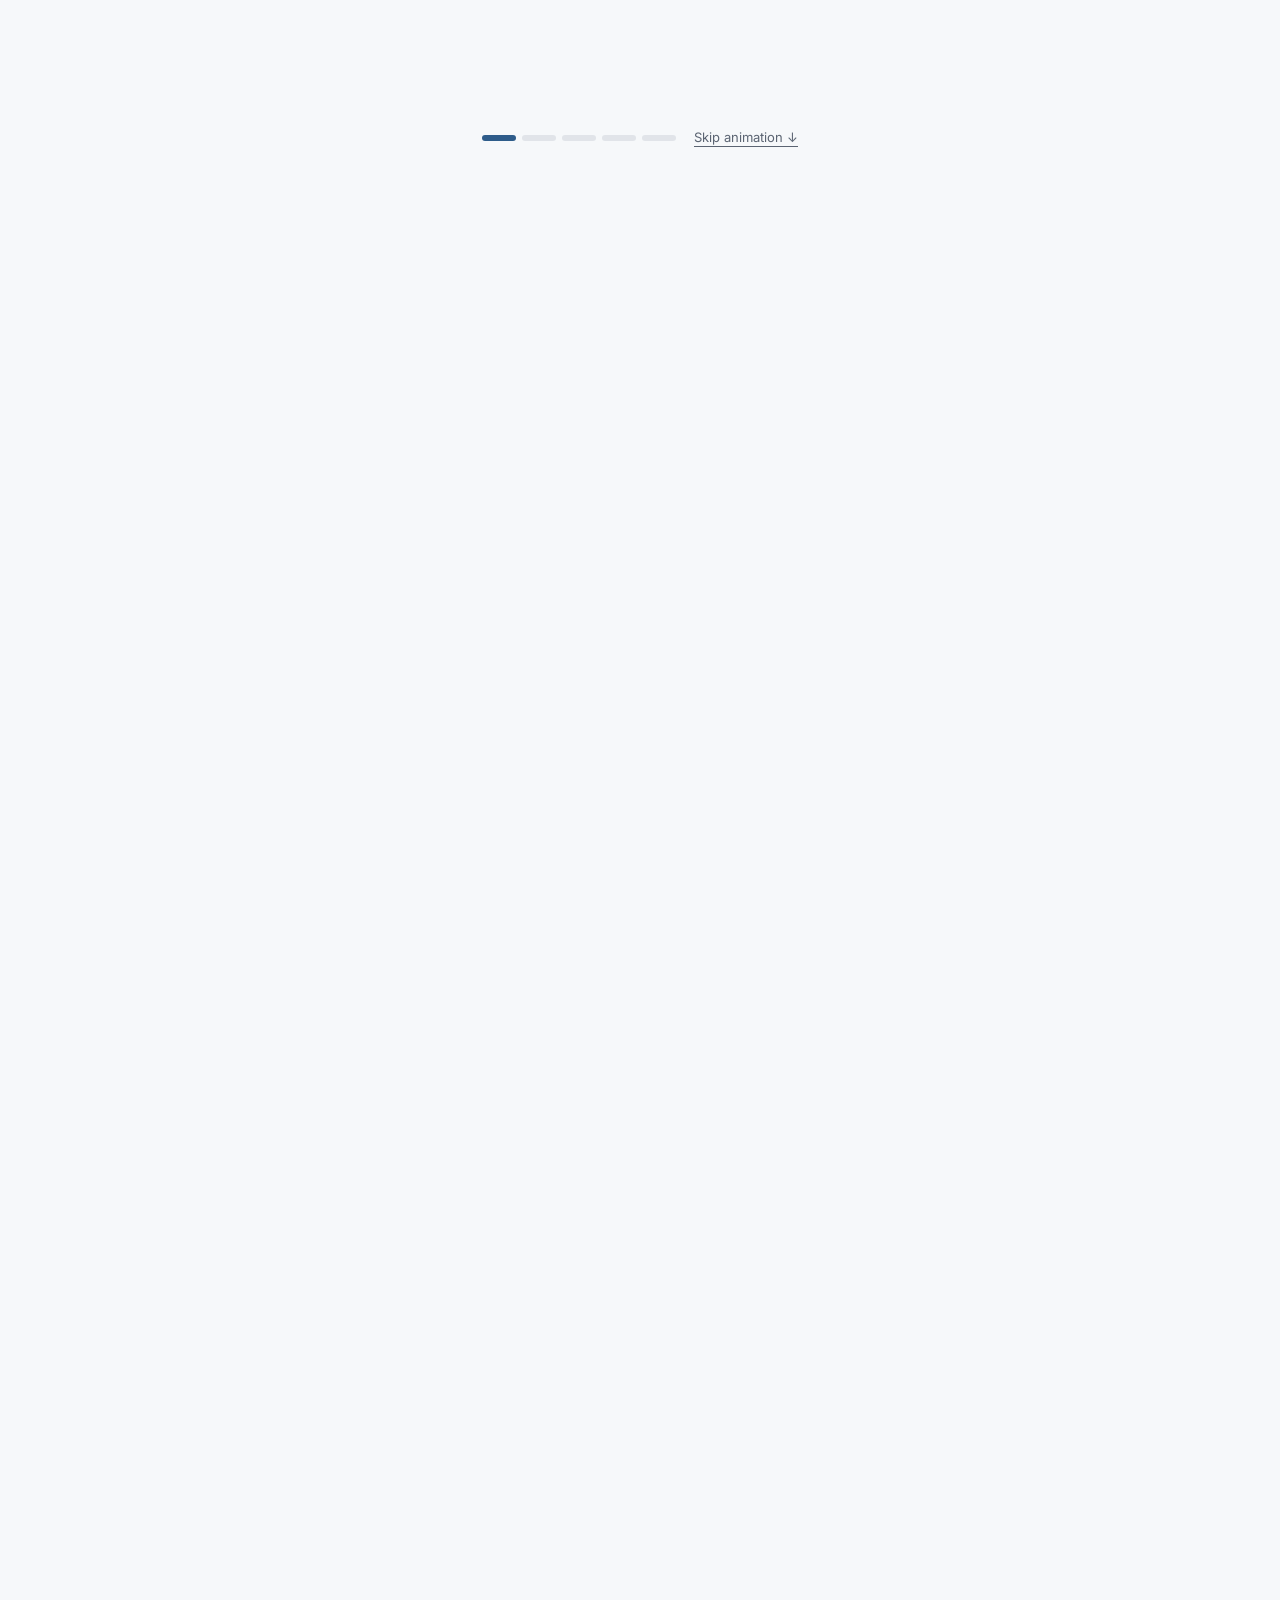
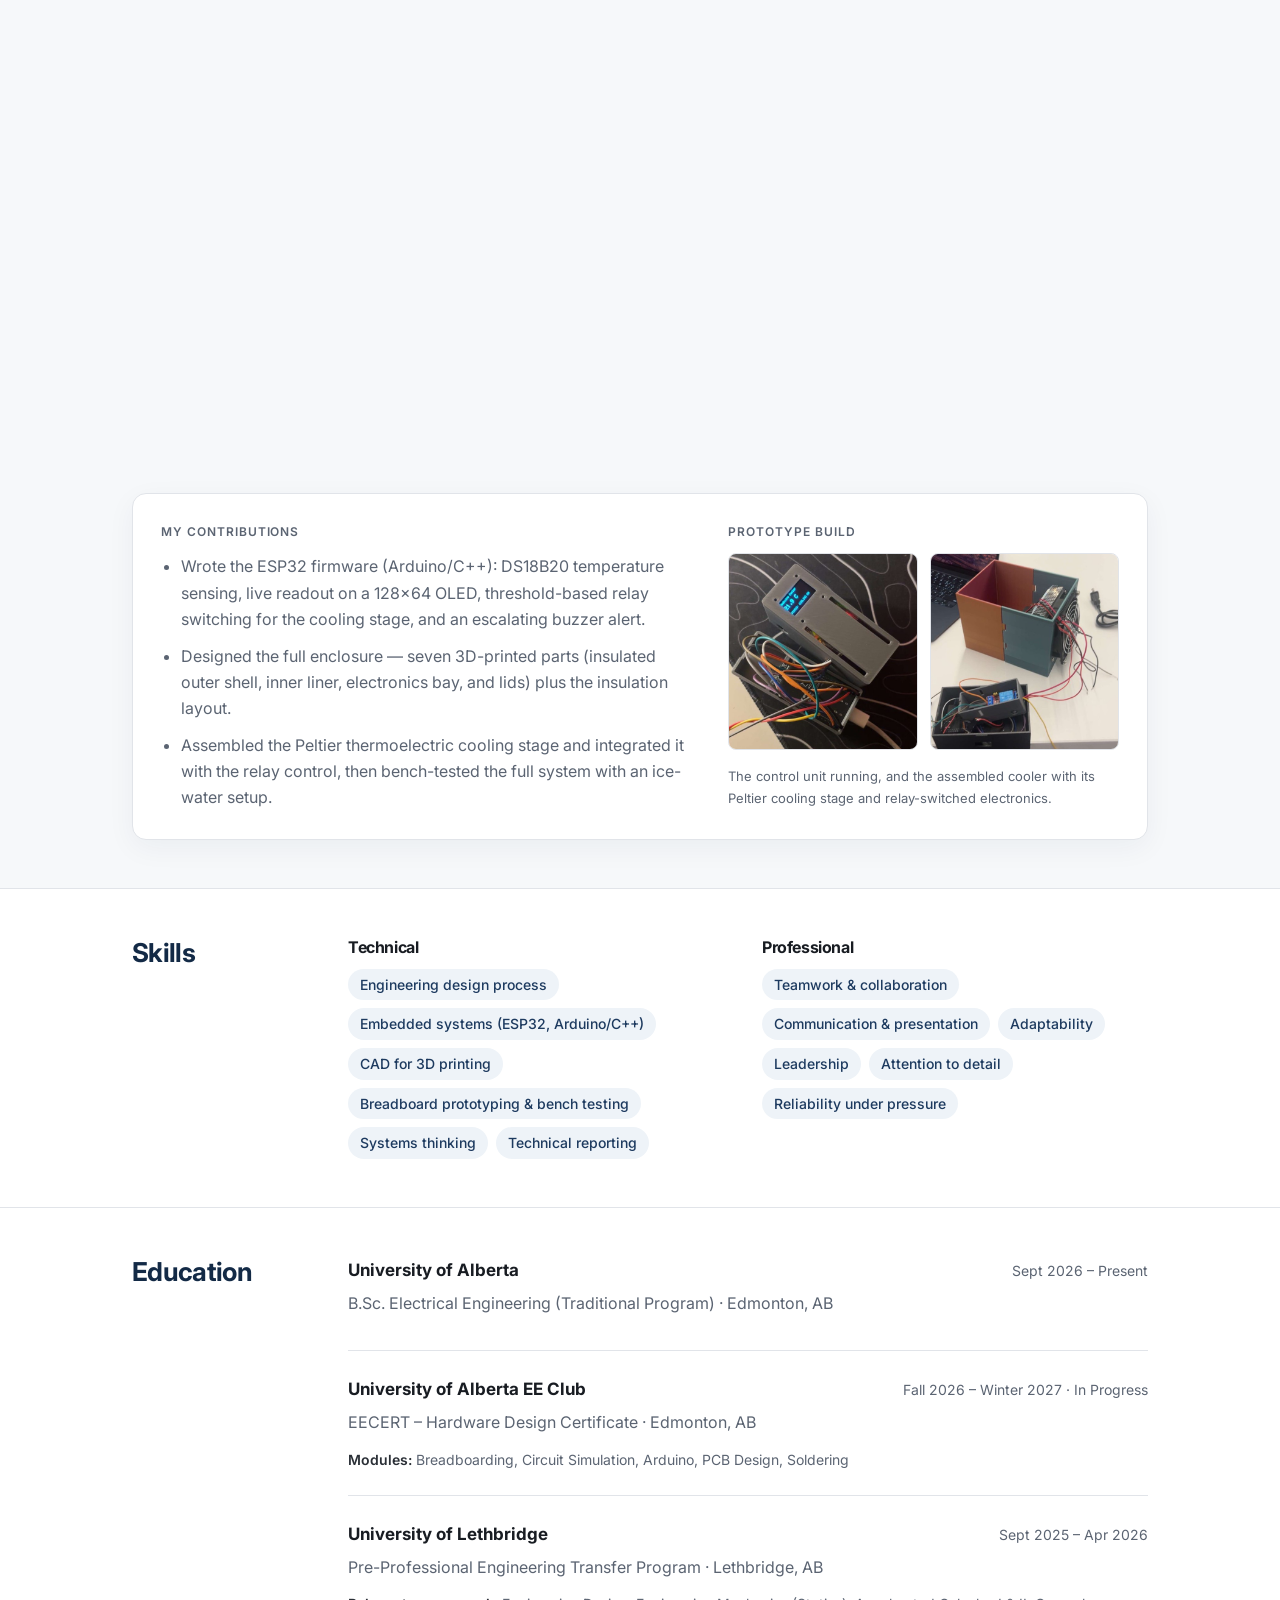
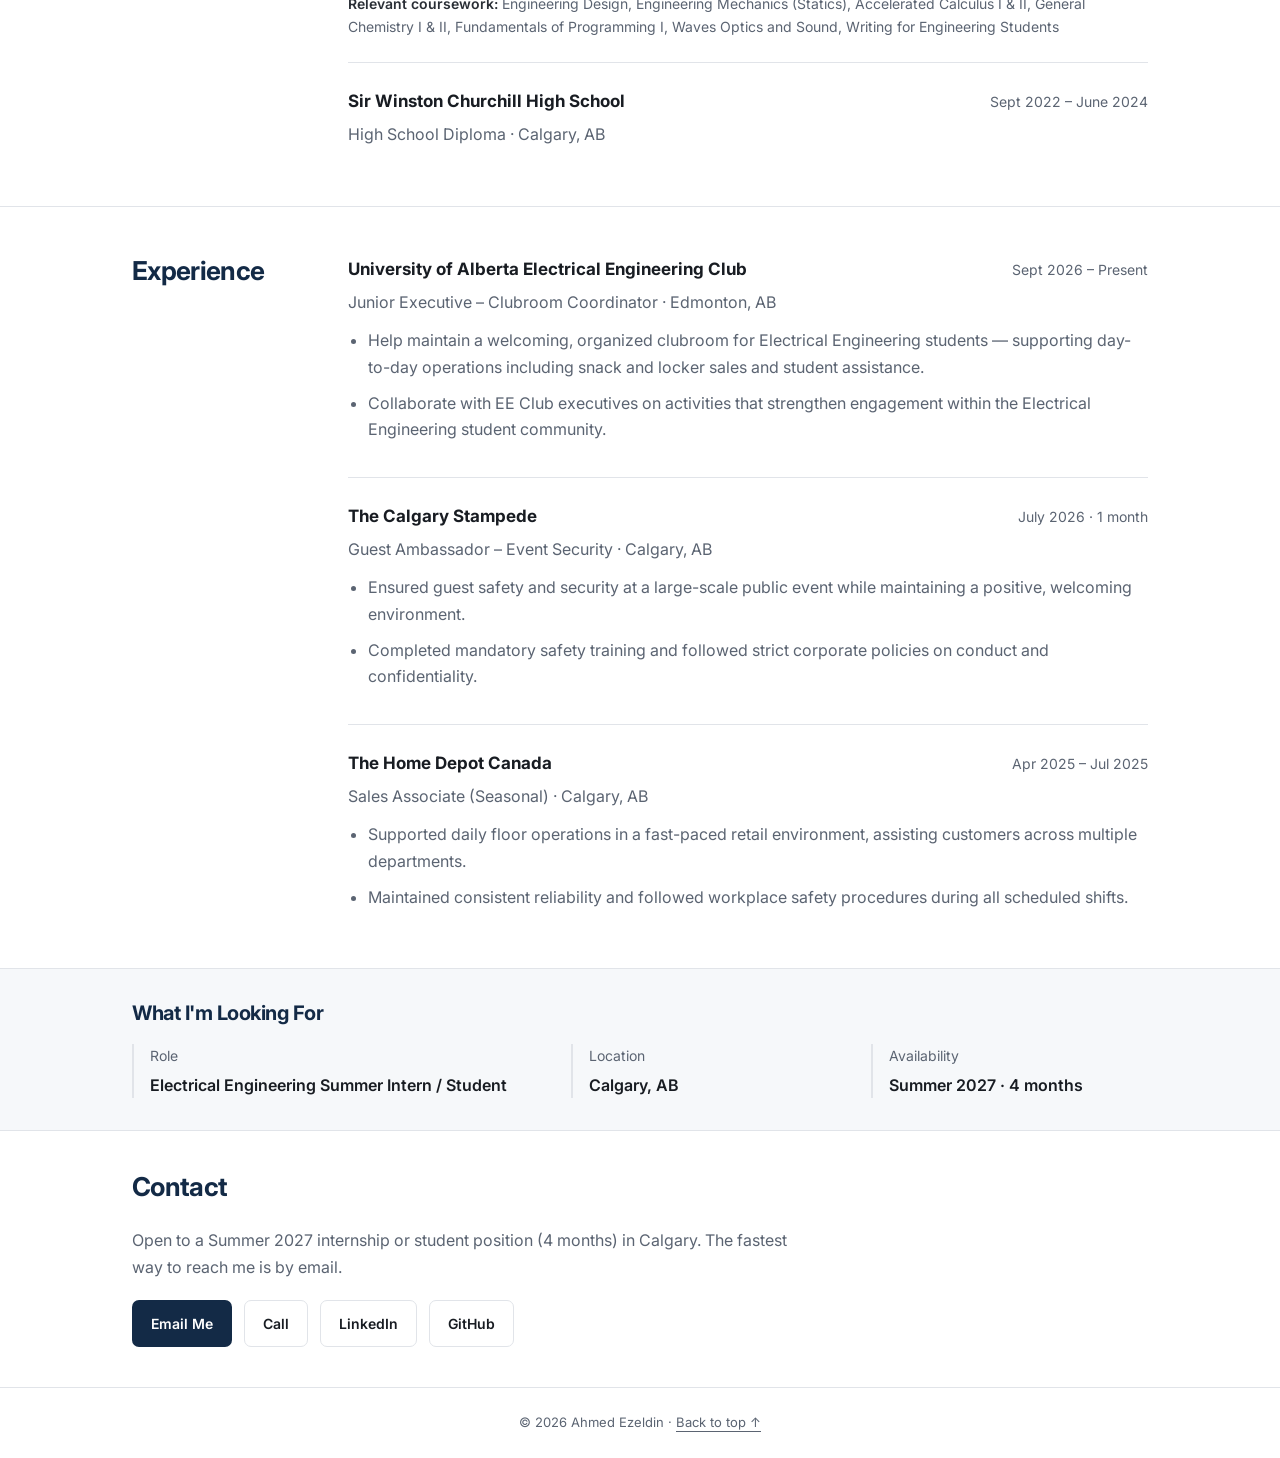
==== commit 857abe0e: "Integrate 3D walkthrough with the page and anchor captions in the scene Model renders on the section" ====
--- a/index.html
+++ b/index.html
@@ -239,54 +239,59 @@
   .looking-item .value { font-size:16px; font-weight:600; color:var(--ink); }
   #contact { padding:40px 0; }
   .contact-links { display:flex; flex-wrap:wrap; gap:12px; margin-top:20px; }
-  /* Scroll-driven 3D walkthrough of the finished cooler design. */
-  :root { --header-h:77px; }
-  .explorer { position:relative; height:460vh; margin-top:24px; }
-  .explorer-stage {
-    position:sticky; top:var(--header-h); height:calc(100vh - var(--header-h)); height:calc(100svh - var(--header-h));
-    display:grid; grid-template-columns:minmax(0,1.55fr) minmax(0,1fr); gap:32px; align-items:center;
-  }
-  .explorer-view {
-    position:relative; height:calc(100% - 48px); min-height:0; overflow:hidden;
-    border:1px solid var(--line); border-radius:14px; background:var(--surface); box-shadow:var(--shadow);
-  }
+  /* Scroll-driven 3D walkthrough: the model sits on the page background and each step's caption
+     appears next to the parts it describes. */
+  :root { --header-h:77px; --caption-bg:rgba(255,255,255,0.88); }
+  @media (prefers-color-scheme:dark) { :root { --caption-bg:rgba(22,32,43,0.88); } }
+  .explorer { position:relative; height:480vh; margin-top:8px; }
+  .explorer-stage { position:sticky; top:var(--header-h); height:calc(100vh - var(--header-h)); height:calc(100svh - var(--header-h)); }
+  .explorer-view { position:relative; height:100%; }
   .explorer-view canvas { position:absolute; inset:0; width:100%; height:100%; display:block; }
   .explorer-labels { position:absolute; inset:0; pointer-events:none; overflow:hidden; }
   .x-label {
     position:absolute; left:0; top:0; display:flex; align-items:center; gap:6px;
     font-size:12px; font-weight:600; line-height:1.3; color:var(--ink); white-space:nowrap;
-    background:var(--surface); border:1px solid var(--line); padding:4px 9px; border-radius:999px;
-    box-shadow:0 2px 8px rgba(0,0,0,0.08); opacity:0; transition:opacity .25s;
+    background:var(--caption-bg); border:1px solid var(--line); padding:4px 9px; border-radius:999px;
+    opacity:0; transition:opacity .25s;
   }
   .x-label::before { content:""; width:6px; height:6px; flex:0 0 6px; border-radius:50%; background:var(--steel); }
   .x-label.is-on { opacity:1; }
+  .explorer-eyebrow {
+    position:absolute; top:16px; inset-inline-start:0; display:flex; gap:12px; font-size:13px; font-weight:600;
+    letter-spacing:.06em; text-transform:uppercase; color:var(--steel); pointer-events:none;
+  }
+  [dir="rtl"] .explorer-eyebrow { letter-spacing:normal; }
+  .explorer-count { color:var(--text-dim); font-variant-numeric:tabular-nums; }
+  .explorer-steps { list-style:none; margin:0; padding:0; counter-reset:xstep; }
+  .explorer-steps li {
+    counter-increment:xstep; position:absolute; left:0; top:0; width:min(330px, 42%); margin:0;
+    padding:16px 18px 16px; border:1px solid var(--line); border-inline-start:3px solid var(--steel);
+    border-radius:12px; background:var(--caption-bg); box-shadow:0 10px 30px rgba(10,20,35,0.10);
+    -webkit-backdrop-filter:blur(8px); backdrop-filter:blur(8px);
+    opacity:0; scale:.96; transition:opacity .35s, scale .35s; pointer-events:none; will-change:transform;
+  }
+  .explorer-steps li::before {
+    content:"0" counter(xstep); display:block; font-size:12px; font-weight:700; letter-spacing:.08em;
+    color:var(--steel); margin-bottom:4px; font-variant-numeric:tabular-nums;
+  }
+  .explorer-steps li.is-active { opacity:1; scale:1; pointer-events:auto; }
+  .explorer:not(.is-ready) .explorer-steps li { opacity:0; }
+  .explorer-steps h3 { font-size:18px; margin-bottom:6px; }
+  .explorer-steps p { font-size:15px; line-height:1.55; margin:0; }
   .explorer-hud {
-    position:absolute; bottom:16px; inset-inline-start:12px; display:grid; grid-template-columns:auto auto;
-    gap:4px 14px; font-size:12px; padding:10px 12px; border-radius:10px; min-width:170px;
-    background:var(--surface); border:1px solid var(--line); box-shadow:0 4px 14px rgba(0,0,0,0.08);
-    opacity:0; transition:opacity .3s; pointer-events:none;
-  }
-  .explorer-hud.is-on { opacity:1; }
+    display:grid; grid-template-columns:auto auto; gap:3px 14px; margin-top:12px; padding-top:10px;
+    border-top:1px solid var(--line); font-size:13px;
+  }
   .explorer-hud div { display:contents; }
   .explorer-hud span { color:var(--text-dim); }
   .explorer-hud b { color:var(--ink); font-variant-numeric:tabular-nums; text-align:end; }
   .explorer-hud b.on { color:#2F7FD0; }
   .explorer-hud b.warn { color:#C46A00; }
-  .explorer-eyebrow {
-    display:flex; justify-content:space-between; gap:12px; font-size:13px; font-weight:600;
-    letter-spacing:.06em; text-transform:uppercase; color:var(--steel); margin-bottom:14px;
-  }
-  [dir="rtl"] .explorer-eyebrow { letter-spacing:normal; }
-  .explorer-count { color:var(--text-dim); font-variant-numeric:tabular-nums; }
-  .explorer-steps { list-style:none; margin:0; padding:0; display:grid; }
-  .explorer-steps li {
-    grid-area:1 / 1; margin:0; opacity:0; transform:translateY(10px);
-    transition:opacity .35s, transform .35s; pointer-events:none;
-  }
-  .explorer-steps li.is-active { opacity:1; transform:none; pointer-events:auto; }
-  .explorer-steps h3 { font-size:22px; margin-bottom:10px; }
-  .explorer-steps p { font-size:16px; margin:0; }
-  .explorer-dots { display:flex; gap:6px; margin:22px 0 10px; }
+  .explorer-nav {
+    position:absolute; bottom:14px; left:50%; transform:translateX(-50%);
+    display:flex; align-items:center; gap:18px; white-space:nowrap;
+  }
+  .explorer-dots { display:flex; gap:6px; }
   .explorer-dots button { position:relative; width:34px; height:24px; padding:0; border:none; background:none; cursor:pointer; }
   .explorer-dots button::after {
     content:""; position:absolute; inset-inline:0; top:9px; height:6px; border-radius:3px;
@@ -295,11 +300,18 @@
   .explorer-dots button[aria-current="step"]::after { background:var(--steel); }
   .explorer-skip { font-size:13px; color:var(--text-dim); }
   .explorer-skip:hover { color:var(--steel); }
+  /* Narrow screens: captions dock along the bottom, under the model. */
+  .explorer.is-docked .explorer-steps li { left:0; right:0; top:auto; bottom:52px; width:auto; transform:none !important; }
+  /* Reduced motion: a still render followed by the steps as a list. */
   .explorer.is-static { height:auto; }
-  .explorer.is-static .explorer-stage { position:relative; top:auto; height:auto; padding:24px 0 0; }
-  .explorer.is-static .explorer-view { height:420px; }
-  .explorer.is-static .explorer-steps li { grid-area:auto; opacity:1; transform:none; margin-bottom:18px; }
-  .explorer.is-static .explorer-dots, .explorer.is-static .explorer-count, .explorer.is-static .explorer-skip { display:none; }
+  .explorer.is-static .explorer-stage { position:relative; top:auto; height:auto; }
+  .explorer.is-static .explorer-view { height:auto; padding-top:44px; }
+  .explorer.is-static .explorer-view canvas { position:relative; height:420px; }
+  .explorer.is-static .explorer-steps li {
+    position:relative; width:auto; opacity:1; scale:1; transform:none !important; margin-top:12px;
+    -webkit-backdrop-filter:none; backdrop-filter:none;
+  }
+  .explorer.is-static .explorer-nav, .explorer.is-static .explorer-count, .explorer.is-static .explorer-labels { display:none; }
   footer { padding:24px; border-top:1px solid var(--line); text-align:center; color:var(--text-dim); font-size:13px; }
   footer a { color:var(--text-dim); }
   footer a:hover { color:var(--steel); }
@@ -309,14 +321,10 @@
     .sec-nav { display:none; }
   }
   @media (max-width:850px) {
-    .explorer { height:420vh; margin-top:28px; }
-    .explorer-stage { grid-template-columns:minmax(0,1fr); grid-template-rows:minmax(0,1fr) auto; gap:4px; align-items:stretch; }
-    .explorer-copy { padding-bottom:18px; }
-    .explorer-view { height:calc(100% - 12px); margin-top:12px; }
-    .explorer-steps h3 { font-size:19px; margin-bottom:6px; }
-    .explorer-steps p { font-size:15px; }
-    .explorer-dots { margin:12px 0 4px; }
-    .explorer.is-static .explorer-view { height:320px; }
+    .explorer { height:440vh; }
+    .explorer-steps h3 { font-size:17px; }
+    .explorer-steps p { font-size:14px; }
+    .explorer.is-static .explorer-view canvas { height:320px; }
     .proj-head, .proj-detail { grid-template-columns:minmax(0,1fr); gap:24px; }
     .project-media { max-width:480px; }
     #skills .wrap, #education .wrap, #experience .wrap { grid-template-columns:140px minmax(0,1fr); gap:0 24px; }
@@ -443,8 +451,6 @@
           <div class="explorer-view">
             <canvas aria-hidden="true"></canvas>
             <div class="explorer-labels" aria-hidden="true"></div>
-          </div>
-          <div class="explorer-copy">
             <div class="explorer-eyebrow"><span data-en="How it works · 3D render" data-ar="كيف يعمل · نموذج ثلاثي الأبعاد">How it works · 3D render</span><span class="explorer-count" dir="ltr">1 / 5</span></div>
             <ol class="explorer-steps">
           <li data-step="0" class="is-active">
@@ -471,16 +477,19 @@
             <h3 data-en="Control loop" data-ar="حلقة التحكم">Control loop</h3>
             <p data-en="The firmware compares each reading with the 2–8°C target: the relay runs the cooling stage while it is too warm, and the buzzer alert escalates if it stays out of range. (Values shown are illustrative.)"
                data-ar="يقارن البرنامج الثابت كل قراءة بالنطاق المستهدف بين 2 و8 درجات مئوية: يشغّل المرحّل مرحلة التبريد ما دامت الحرارة مرتفعة، ويتصاعد التنبيه الصوتي إذا بقيت خارج النطاق. (القيم المعروضة توضيحية.)">The firmware compares each reading with the 2–8°C target: the relay runs the cooling stage while it is too warm, and the buzzer alert escalates if it stays out of range. (Values shown are illustrative.)</p>
+            <div class="explorer-hud" aria-hidden="true"></div>
           </li>
             </ol>
-            <div class="explorer-dots" role="group" aria-label="Steps">
-          <button type="button" aria-label="Step 1" aria-current="step"></button>
-          <button type="button" aria-label="Step 2"></button>
-          <button type="button" aria-label="Step 3"></button>
-          <button type="button" aria-label="Step 4"></button>
-          <button type="button" aria-label="Step 5"></button>
+            <div class="explorer-nav">
+              <div class="explorer-dots" role="group" aria-label="Steps">
+                <button type="button" aria-label="Step 1" aria-current="step"></button>
+                <button type="button" aria-label="Step 2"></button>
+                <button type="button" aria-label="Step 3"></button>
+                <button type="button" aria-label="Step 4"></button>
+                <button type="button" aria-label="Step 5"></button>
+              </div>
+              <a class="explorer-skip" href="#proj-detail" data-en="Skip animation ↓" data-ar="تخطي الرسوم المتحركة ↓">Skip animation ↓</a>
             </div>
-            <a class="explorer-skip" href="#proj-detail" data-en="Skip animation ↓" data-ar="تخطي الرسوم المتحركة ↓">Skip animation ↓</a>
           </div>
         </div>
       </div>
